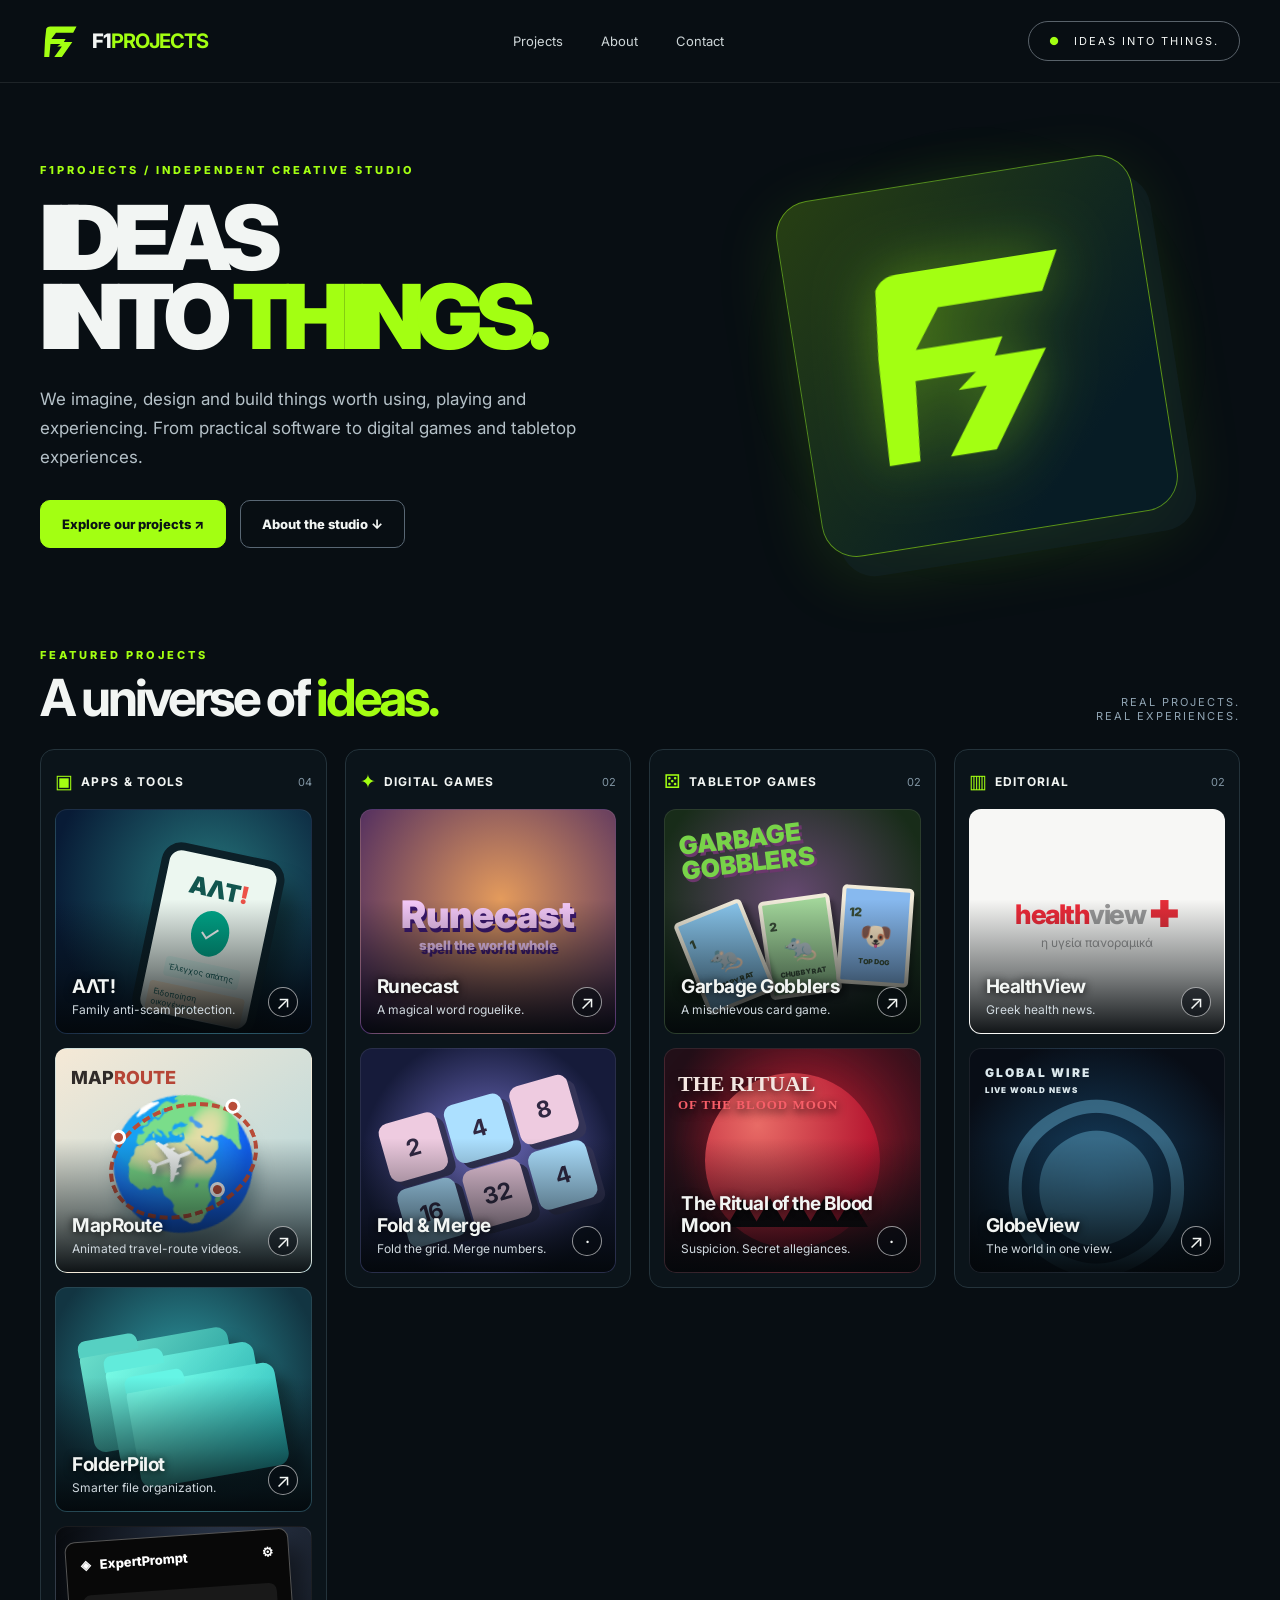
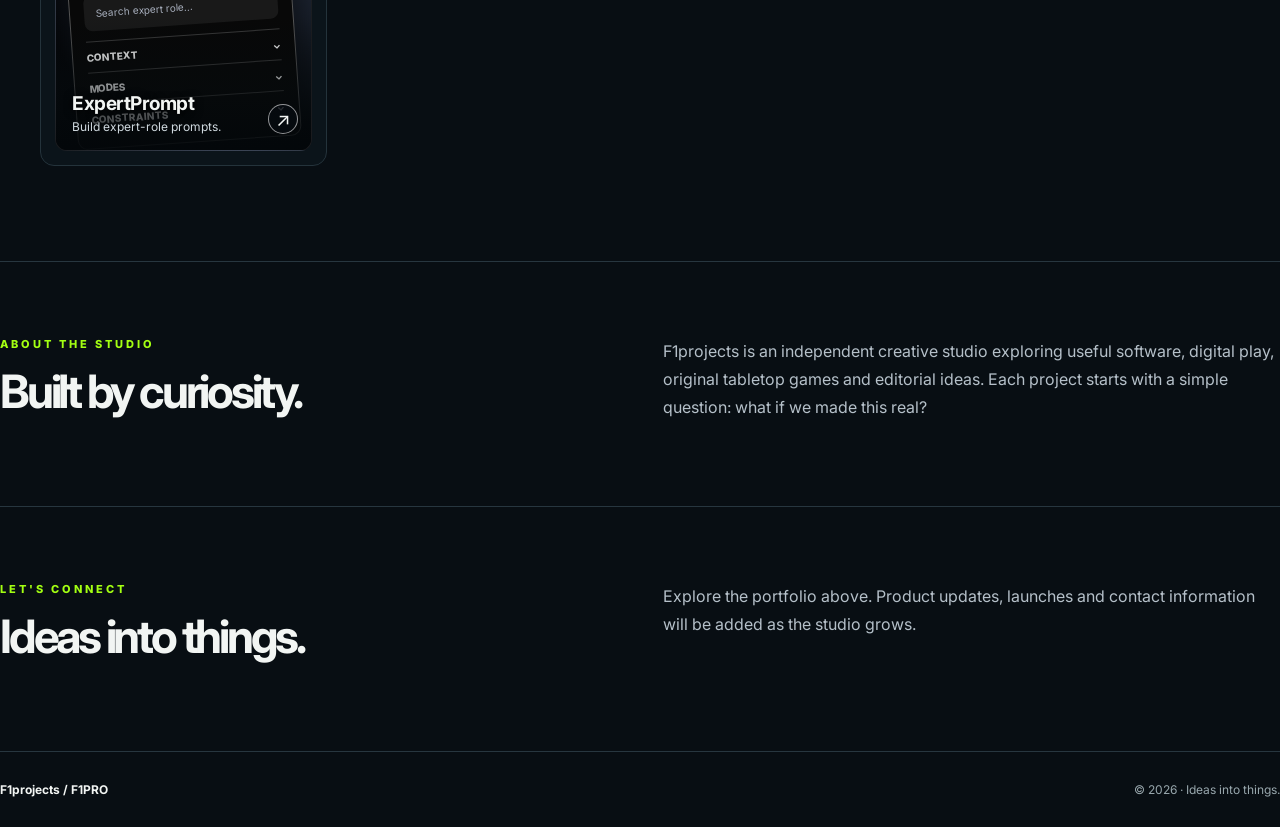
==== index.html @ d6fef084 "Implement approved F1projects portfolio redesign with categorized product showcases" ====
<!doctype html><html lang="en"><head><meta charset="UTF-8"><meta name="viewport" content="width=device-width, initial-scale=1"><meta name="description" content="F1projects (F1PRO) — an independent creative studio building apps, digital games, tabletop games and editorial experiences."><meta name="theme-color" content="#080e13"><title>F1projects — Ideas into things.</title><link rel="preconnect" href="https://fonts.googleapis.com"><link href="https://fonts.googleapis.com/css2?family=Inter:wght@400;500;600;700;800;900&display=swap" rel="stylesheet"><style>:root{--bg:#080e13;--lime:#a3ff12;--line:#27363f;--white:#f2f5f3}*{box-sizing:border-box}html{scroll-behavior:smooth}body{background:var(--bg);color:var(--white);margin:0;font-family:Inter,'Arial',sans-serif}a{text-decoration:none;color:inherit}button{cursor:pointer}.container{max-width:1450px;margin:0 auto;padding:0 40px}.site-header{height:83px;border-bottom:1px solid #ffffff17;display:flex;align-items:center;justify-content:space-between;gap:25px}.wordmark{display:flex;align-items:center;gap:10px;font-size:20px;letter-spacing:-1.1px;font-weight:800}.wordmark svg{color:var(--lime);width:42px;height:43px}.wordmark b{color:var(--lime)}.nav{display:flex;gap:38px;color:#ced6d8;font-size:13px}.nav a:hover{color:var(--lime)}.header-motto{border:1px solid #59626a;border-radius:50px;padding:12px 20px;font-size:11px;letter-spacing:2px;white-space:nowrap}.header-motto:before{content:"●";color:var(--lime);margin-right:13px}.hero{min-height:545px;display:grid;grid-template-columns:1.1fr .9fr;gap:30px;align-items:center;position:relative}.hero-content{z-index:2}.eyebrow,.kicker{font-size:11px;letter-spacing:3px;font-weight:800;color:var(--lime)}h1,h2,h3,p{margin:0}h1{font-size:clamp(64px,7vw,108px);font-weight:900;line-height:.88;letter-spacing:-.085em;margin:22px 0 28px}h1 span{color:var(--lime)}.hero p{font-size:17px;color:#b5c1c8;line-height:1.7;max-width:565px}.actions{display:flex;gap:14px;margin-top:28px}.btn{display:inline-block;border-radius:10px;padding:15px 21px;font-size:13px;font-weight:800;border:1px solid #596774}.btn.primary{background:var(--lime);color:#0b1315;border-color:var(--lime)}.hero-visual{display:grid;place-items:center;height:430px;position:relative}.hero-visual:before{content:"";position:absolute;width:500px;height:420px;background:radial-gradient(circle,#6fea2038 0,transparent 65%);filter:blur(20px)}.logo-tile{width:min(360px,80%);aspect-ratio:1;display:grid;place-items:center;background:linear-gradient(135deg,#273f13,#071c25 78%);border:1px solid #9cf71980;border-radius:35px;transform:rotate(-9deg);box-shadow:15px 22px 0 #12252a80,0 18px 70px #8afa1322}.logo-tile svg{color:var(--lime);width:72%;height:72%;filter:drop-shadow(0 0 30px #a3ff1266)}.work{padding-bottom:95px}.work-head{display:flex;justify-content:space-between;align-items:end;margin:20px 0 26px}.work-head h2{font-size:clamp(34px,4vw,58px);line-height:1;letter-spacing:-.065em;margin-top:10px}.work-head h2 span{color:var(--lime)}.work-head p{font-size:11px;color:#90a4b3;letter-spacing:2px;text-align:right}.categories{display:grid;grid-template-columns:repeat(4,minmax(0,1fr));gap:18px;align-items:start}.category-block{padding:14px;background:#0b141a;border:1px solid #24333b;border-radius:14px}.cat-header{display:flex;align-items:center;gap:8px;height:35px;margin-bottom:10px}.cat-symbol{color:var(--lime);font-size:19px}.cat-header h3{font-size:12px;text-transform:uppercase;letter-spacing:1.3px}.cat-count{margin-left:auto;font-size:11px;color:#8296a4}.cat-items{display:flex;flex-direction:column;gap:14px}.project-tile{height:225px;position:relative;display:block;overflow:hidden;border-radius:12px;border:1px solid #ffffff15;background:#12212b;transition:transform .2s,border-color .2s}.project-tile:hover{transform:translateY(-3px);border-color:#a3ff1280}.tile-art{position:absolute;inset:0;overflow:hidden;display:grid;place-items:center}.tile-art img{position:absolute;width:100%;height:100%;object-fit:cover;object-position:center}.tile-shade{position:absolute;inset:0;background:linear-gradient(0deg,#03070af0 0%,#050b0e78 28%,transparent 60%);pointer-events:none}.tile-copy{position:absolute;bottom:15px;left:16px;right:40px;z-index:2;display:flex;flex-direction:column;gap:5px}.tile-copy strong{font-size:19px;line-height:1.12;letter-spacing:-.5px;text-shadow:0 1px 8px #000}.tile-copy small{font-size:12px;line-height:1.35;color:#d0d9df}.tile-arrow{position:absolute;bottom:16px;right:13px;z-index:2;width:30px;height:30px;display:grid;place-items:center;border:1px solid #ffffff90;background:#070c12a0;border-radius:50%;font-size:19px}.alt{background:radial-gradient(circle at 60% 35%,#26777c,#081b36 75%)}.phone{width:125px;height:180px;transform:rotate(12deg) translate(28px,12px);background:#ecf7f0;border:8px solid #0c2028;border-radius:20px;box-shadow:18px 25px 24px #0007;display:flex;align-items:center;flex-direction:column;padding:17px 6px;gap:7px}.phone-top{color:#12564f;font-size:24px;font-weight:900}.phone-top span{color:#ed5148}.phone-badge{background:#00a88a;color:white;border-radius:50%;padding:8px;font-size:25px}.phone-line{border-radius:4px;color:#145b56;font-size:8px;background:#daf5ed;padding:5px}.phone-line.secondary{background:#f6e6cb}.map{background:linear-gradient(145deg,#f5e9d6,#b8d7da 85%)}.map-continent{font-size:125px;filter:drop-shadow(0 18px 9px #14434d55);transform:rotate(-13deg)}.map-stops{position:absolute;left:20%;top:25%;width:60%;height:50%;border:4px dashed #b94c38;border-radius:50%;transform:rotate(-20deg)}.map-stops i{position:absolute;background:#b94c38;width:15px;height:15px;border:3px solid #fff;border-radius:50%}.map-stops i:nth-child(1){top:0;left:8%}.map-stops i:nth-child(2){top:80%;left:60%}.map-stops i:nth-child(3){top:10%;right:0}.plane{position:absolute;font-size:61px;transform:rotate(-21deg);top:33%;left:35%;filter:drop-shadow(2px 5px 4px #536c77)}.maproute-word{position:absolute;top:18px;left:15px;font-size:18px;color:#302b29;font-weight:800}.maproute-word span{color:#b64637}.folder{background:radial-gradient(circle at 50% 40%,#2d98a0,#123542 75%)}.folderstack{position:relative;width:190px;height:140px;transform:rotate(-10deg)}.folderstack .folder{position:absolute;width:150px;height:104px;background:linear-gradient(140deg,#6ce0cc,#1b9194);border-radius:12px;box-shadow:12px 15px 13px #0005}.folderstack .folder:before{content:"";position:absolute;width:60px;height:16px;background:#56d0c2;left:0;top:-9px;border-radius:8px 8px 0 0}.folderstack .a{top:4px;left:0}.folderstack .b{top:23px;left:23px;filter:brightness(1.13)}.folderstack .c{top:47px;left:40px;filter:brightness(1.18)}.expert{background:radial-gradient(circle at 70% 20%,#334057,#05070a 76%)}.extension{width:88%;background:#080808;color:#fff;border:1px solid #545454;padding:14px;border-radius:10px;transform:rotate(-4deg);font-size:10px;box-shadow:15px 17px 26px #0008}.ext-head{display:flex;justify-content:space-between;font-size:13px;font-weight:800;padding-bottom:13px}.ext-search{border-radius:8px;background:#191919;color:#a5acba;padding:12px;margin:10px 0}.extension>div:not(.ext-head):not(.ext-search){border-top:1px solid #3a3a3a;padding:9px 0;font-weight:800}.extension span{float:right}.rune{background:radial-gradient(circle at 55% 40%,#e49b5c,#3c1e60)}.rune-fallback{font-size:38px;font-weight:900;color:#f6cafa;text-shadow:2px 4px #3b176e}.rune-fallback small{display:block;text-align:center;font-size:13px}.rune img:not([style*="none"])+.rune-fallback{display:none}.fold{background:radial-gradient(circle at center,#7875cf,#161b3a 75%)}.numbers{display:grid;grid-template-columns:repeat(3,1fr);gap:8px;transform:rotate(-16deg)}.numbers b{display:grid;place-items:center;width:60px;height:60px;background:#eecbe0;color:#302842;border-radius:10px;font-size:23px;box-shadow:6px 7px 0 #343457}.numbers b:nth-child(2n){background:#ace0ff}.gobble{background:radial-gradient(circle at 50% 40%,#664971,#182c19 75%)}.gobble-logo{font-size:25px;font-weight:1000;color:#78d349;text-shadow:2px 3px #6b376c;transform:rotate(-7deg);position:absolute;left:15px;top:16px;line-height:1}.gobble-cards{display:flex;gap:4px;position:absolute;top:87px;right:8px;transform:rotate(-8deg)}.gc{width:72px;height:99px;border:4px solid #f1ebda;background:#b9d9ae;color:#384b36;border-radius:5px;display:flex;align-items:center;justify-content:center;flex-direction:column;font-size:26px;box-shadow:4px 7px 5px #0005}.gc span{align-self:start;font-size:12px;padding-left:4px;font-weight:900}.gc small{font-size:7px;font-weight:900;margin-top:6px}.g1{background:#89c6ed;transform:rotate(-14deg)}.g2{background:#a2d69a}.g3{background:#87b9ef;transform:rotate(12deg)}.ritual{background:radial-gradient(circle at 60% 35%,#8c162a,#220f18 70%)}.moon{width:175px;height:175px;border-radius:50%;background:radial-gradient(circle at 30% 30%,#e86b66,#b71932 66%,#600d22);box-shadow:0 0 60px #ec283666}.ritual-word{position:absolute;left:13px;top:22px;font-family:Georgia,serif;color:#f3e6e1;font-size:22px;font-weight:900;text-shadow:0 3px 10px #000}.ritual-word small{display:block;color:#f85f69;font-size:13px;letter-spacing:1px}.ritual-village{position:absolute;bottom:36px;color:#11080a;font-size:37px;letter-spacing:-9px}.health{background:#f7f7f5}.health-logo{display:flex;align-items:center;flex-wrap:wrap;justify-content:center;max-width:90%;position:relative}.health-logo span{font-size:27px;letter-spacing:-1.5px;font-weight:800;color:#f02a39}.health-logo span:nth-child(2){color:#9a9a9a}.health-logo strong{font-size:35px;color:#e72d39;margin-left:4px}.health-logo small{font-size:12px;color:#989898;flex-basis:100%;text-align:center}.globe{background:radial-gradient(circle at 50% 60%,#164366,#080d16 80%)}.globe-orb{font-size:230px;line-height:1;color:#4a86a4aa}.globe-grid{position:absolute;top:16px;left:15px;color:#dbe8ed;font-size:12px;font-weight:900;letter-spacing:2px}.globe-grid small{display:block;letter-spacing:1px;font-size:8px;margin-top:5px}.section-lower{border-top:1px solid var(--line);padding:75px 0;display:grid;grid-template-columns:1fr 1fr;gap:45px}.section-lower h2{font-size:46px;letter-spacing:-.07em;margin:12px 0}.section-lower p{color:#b5c0c9;line-height:1.75}.footer{border-top:1px solid var(--line);padding:30px 0;color:#98a7ad;display:flex;justify-content:space-between;font-size:12px}.footer b{color:var(--white)}@media(max-width:1100px){.categories{grid-template-columns:repeat(2,1fr)}.hero{min-height:500px}.hero-visual{height:350px}.logo-tile{max-width:300px}.container{padding:0 25px}}@media(max-width:680px){.container{padding:0 17px}.site-header{height:72px}.wordmark{font-size:16px}.wordmark svg{width:31px}.header-motto{display:none}.nav{gap:14px;font-size:11px}.hero{grid-template-columns:1fr;min-height:0;padding-top:70px;padding-bottom:40px}.hero-visual{height:230px;order:-1}.logo-tile{max-width:200px;border-radius:23px}.hero h1{font-size:clamp(57px,12vw,82px)}.hero p{font-size:15px}.categories{grid-template-columns:1fr;gap:18px}.cat-items{display:grid;grid-template-columns:repeat(2,minmax(0,1fr));gap:9px}.project-tile{height:187px}.tile-copy strong{font-size:15px}.tile-copy small{font-size:11px}.tile-copy{left:11px;bottom:10px}.tile-arrow{display:none}.work-head p{display:none}.section-lower{grid-template-columns:1fr}.gc{width:52px;height:70px}.gobble-logo{font-size:18px}.gobble-cards{top:70px}}@media(max-width:410px){.cat-items{grid-template-columns:1fr}.project-tile{height:230px}}@media(prefers-reduced-motion:reduce){html{scroll-behavior:auto}*{transition:none!important}}</style></head><body><header class="container site-header"><a class="wordmark" href="#top"><svg viewBox="0 0 100 100" xmlns="http://www.w3.org/2000/svg" role="img" aria-label="F1projects fused F1 monogram"><path d="M15 19Q18 14 24 14H87L79 29H38L27 44H61L54 56H25L22 87H10L12 46Z" fill="currentColor"/><path d="M55 51H77L52 87H34L52 62H41Z" fill="currentColor"/></svg><span>F1<b>PROJECTS</b></span></a><nav class="nav" aria-label="Main navigation"><a href="#work">Projects</a><a href="#about">About</a><a href="#contact">Contact</a></nav><div class="header-motto">IDEAS INTO THINGS.</div></header><main id="top"><section class="container hero"><div class="hero-content"><div class="eyebrow">F1PROJECTS / INDEPENDENT CREATIVE STUDIO</div><h1>IDEAS<br>INTO <span>THINGS.</span></h1><p>We imagine, design and build things worth using, playing and experiencing. From practical software to digital games and tabletop experiences.</p><div class="actions"><a class="btn primary" href="#work">Explore our projects ↗</a><a class="btn" href="#about">About the studio ↓</a></div></div><div class="hero-visual"><div class="logo-tile"><svg viewBox="0 0 100 100" xmlns="http://www.w3.org/2000/svg" role="img" aria-label="F1projects fused F1 monogram"><path d="M15 19Q18 14 24 14H87L79 29H38L27 44H61L54 56H25L22 87H10L12 46Z" fill="currentColor"/><path d="M55 51H77L52 87H34L52 62H41Z" fill="currentColor"/></svg></div></div></section><section class="container work" id="work"><div class="work-head"><div><div class="kicker">FEATURED PROJECTS</div><h2>A universe of <span>ideas.</span></h2></div><p>REAL PROJECTS.<br>REAL EXPERIENCES.</p></div><div class="categories"><section class="category-block" id="apps"><div class="cat-header"><span class="cat-symbol">▣</span><h3>Apps &amp; Tools</h3><span class="cat-count">04</span></div><div class="cat-items"><a class="project-tile alt" href="https://alt-web-sandy.vercel.app" target="_blank" rel="noopener noreferrer" aria-label="ΑΛΤ!"><div class="tile-art"><div class="phone"><div class="phone-top">ΑΛΤ<span>!</span></div><div class="phone-badge">✓</div><div class="phone-line">Έλεγχος απάτης</div><div class="phone-line secondary">Ειδοποίηση οικογένειας</div></div></div><div class="tile-shade"></div><div class="tile-copy"><strong>ΑΛΤ!</strong><small>Family anti-scam protection.</small></div><span class="tile-arrow">↗</span></a><a class="project-tile map" href="https://maproute.app" target="_blank" rel="noopener noreferrer" aria-label="MapRoute"><div class="tile-art"><div class="map-continent">🌍</div><div class="map-stops"><i></i><i></i><i></i></div><div class="plane">✈</div><div class="maproute-word">MAP<span>ROUTE</span></div></div><div class="tile-shade"></div><div class="tile-copy"><strong>MapRoute</strong><small>Animated travel-route videos.</small></div><span class="tile-arrow">↗</span></a><a class="project-tile folder" href="https://perdido101.github.io/folderpilot/" target="_blank" rel="noopener noreferrer" aria-label="FolderPilot"><div class="tile-art"><div class="folderstack"><div class="folder a"></div><div class="folder b"></div><div class="folder c"></div></div></div><div class="tile-shade"></div><div class="tile-copy"><strong>FolderPilot</strong><small>Smarter file organization.</small></div><span class="tile-arrow">↗</span></a><a class="project-tile expert" href="https://github.com/perdido101/expertpromptexte" target="_blank" rel="noopener noreferrer" aria-label="ExpertPrompt"><div class="tile-art"><div class="extension"><div class="ext-head">◈ &nbsp; ExpertPrompt <span>⚙</span></div><div class="ext-search">Search expert role...</div><div>CONTEXT <span>⌄</span></div><div>MODES <span>⌄</span></div><div>CONSTRAINTS <span>⌄</span></div></div></div><div class="tile-shade"></div><div class="tile-copy"><strong>ExpertPrompt</strong><small>Build expert-role prompts.</small></div><span class="tile-arrow">↗</span></a></div></section><section class="category-block" id="digital-games"><div class="cat-header"><span class="cat-symbol">✦</span><h3>Digital Games</h3><span class="cat-count">02</span></div><div class="cat-items"><a class="project-tile rune" href="https://runecast.gg" target="_blank" rel="noopener noreferrer" aria-label="Runecast"><div class="tile-art"><img src="https://raw.githubusercontent.com/perdido101/runecast/main/Art/steam-capsules/main_capsule_1232x706.png" loading="lazy" alt="Original Runecast Steam artwork" onerror="this.style.display='none'"><div class="rune-fallback">Runecast<small>spell the world whole</small></div></div><div class="tile-shade"></div><div class="tile-copy"><strong>Runecast</strong><small>A magical word roguelike.</small></div><span class="tile-arrow">↗</span></a><div class="project-tile fold"  aria-label="Fold &amp; Merge"><div class="tile-art"><div class="numbers"><b>2</b><b>4</b><b>8</b><b>16</b><b>32</b><b>4</b></div></div><div class="tile-shade"></div><div class="tile-copy"><strong>Fold &amp; Merge</strong><small>Fold the grid. Merge numbers.</small></div><span class="tile-arrow">·</span></div></div></section><section class="category-block" id="tabletop-games"><div class="cat-header"><span class="cat-symbol">⚄</span><h3>Tabletop Games</h3><span class="cat-count">02</span></div><div class="cat-items"><a class="project-tile gobble" href="https://boardgamegeek.com/boardgame/440080/garbage-gobblers" target="_blank" rel="noopener noreferrer" aria-label="Garbage Gobblers"><div class="tile-art"><div class="gobble-logo">GARBAGE<br>GOBBLERS</div><div class="gobble-cards"><div class="gc g1"><span>1</span>🐀<small>JUMPY RAT</small></div><div class="gc g2"><span>2</span>🐀<small>CHUBBY RAT</small></div><div class="gc g3"><span>12</span>🐶<small>TOP DOG</small></div></div></div><div class="tile-shade"></div><div class="tile-copy"><strong>Garbage Gobblers</strong><small>A mischievous card game.</small></div><span class="tile-arrow">↗</span></a><div class="project-tile ritual"  aria-label="The Ritual of the Blood Moon"><div class="tile-art"><div class="moon"></div><div class="ritual-word">THE RITUAL<small>OF THE BLOOD MOON</small></div><div class="ritual-village">▲ ▲ ▲ ▲ ▲</div></div><div class="tile-shade"></div><div class="tile-copy"><strong>The Ritual of the Blood Moon</strong><small>Suspicion. Secret allegiances.</small></div><span class="tile-arrow">·</span></div></div></section><section class="category-block" id="editorial"><div class="cat-header"><span class="cat-symbol">▥</span><h3>Editorial</h3><span class="cat-count">02</span></div><div class="cat-items"><a class="project-tile health" href="https://www.healthview.gr/" target="_blank" rel="noopener noreferrer" aria-label="HealthView"><div class="tile-art"><div class="health-logo"><span>health</span><span>view</span><strong>✚</strong><small>η υγεία πανοραμικά</small></div></div><div class="tile-shade"></div><div class="tile-copy"><strong>HealthView</strong><small>Greek health news.</small></div><span class="tile-arrow">↗</span></a><a class="project-tile globe" href="https://perdido101.github.io/globnew/" target="_blank" rel="noopener noreferrer" aria-label="GlobeView"><div class="tile-art"><div class="globe-orb">◉</div><div class="globe-grid">GLOBAL WIRE <small>LIVE WORLD NEWS</small></div></div><div class="tile-shade"></div><div class="tile-copy"><strong>GlobeView</strong><small>The world in one view.</small></div><span class="tile-arrow">↗</span></a></div></section></div></section><section class="container section-lower" id="about"><div><div class="eyebrow">ABOUT THE STUDIO</div><h2>Built by curiosity.</h2></div><p>F1projects is an independent creative studio exploring useful software, digital play, original tabletop games and editorial ideas. Each project starts with a simple question: what if we made this real?</p></section><section class="container section-lower" id="contact"><div><div class="eyebrow">LET'S CONNECT</div><h2>Ideas into things.</h2></div><p>Explore the portfolio above. Product updates, launches and contact information will be added as the studio grows.</p></section></main><footer class="container footer"><b>F1projects / F1PRO</b><span>© <span id="year">2026</span> · Ideas into things.</span></footer><script>document.getElementById('year').textContent=new Date().getFullYear();</script></body></html>
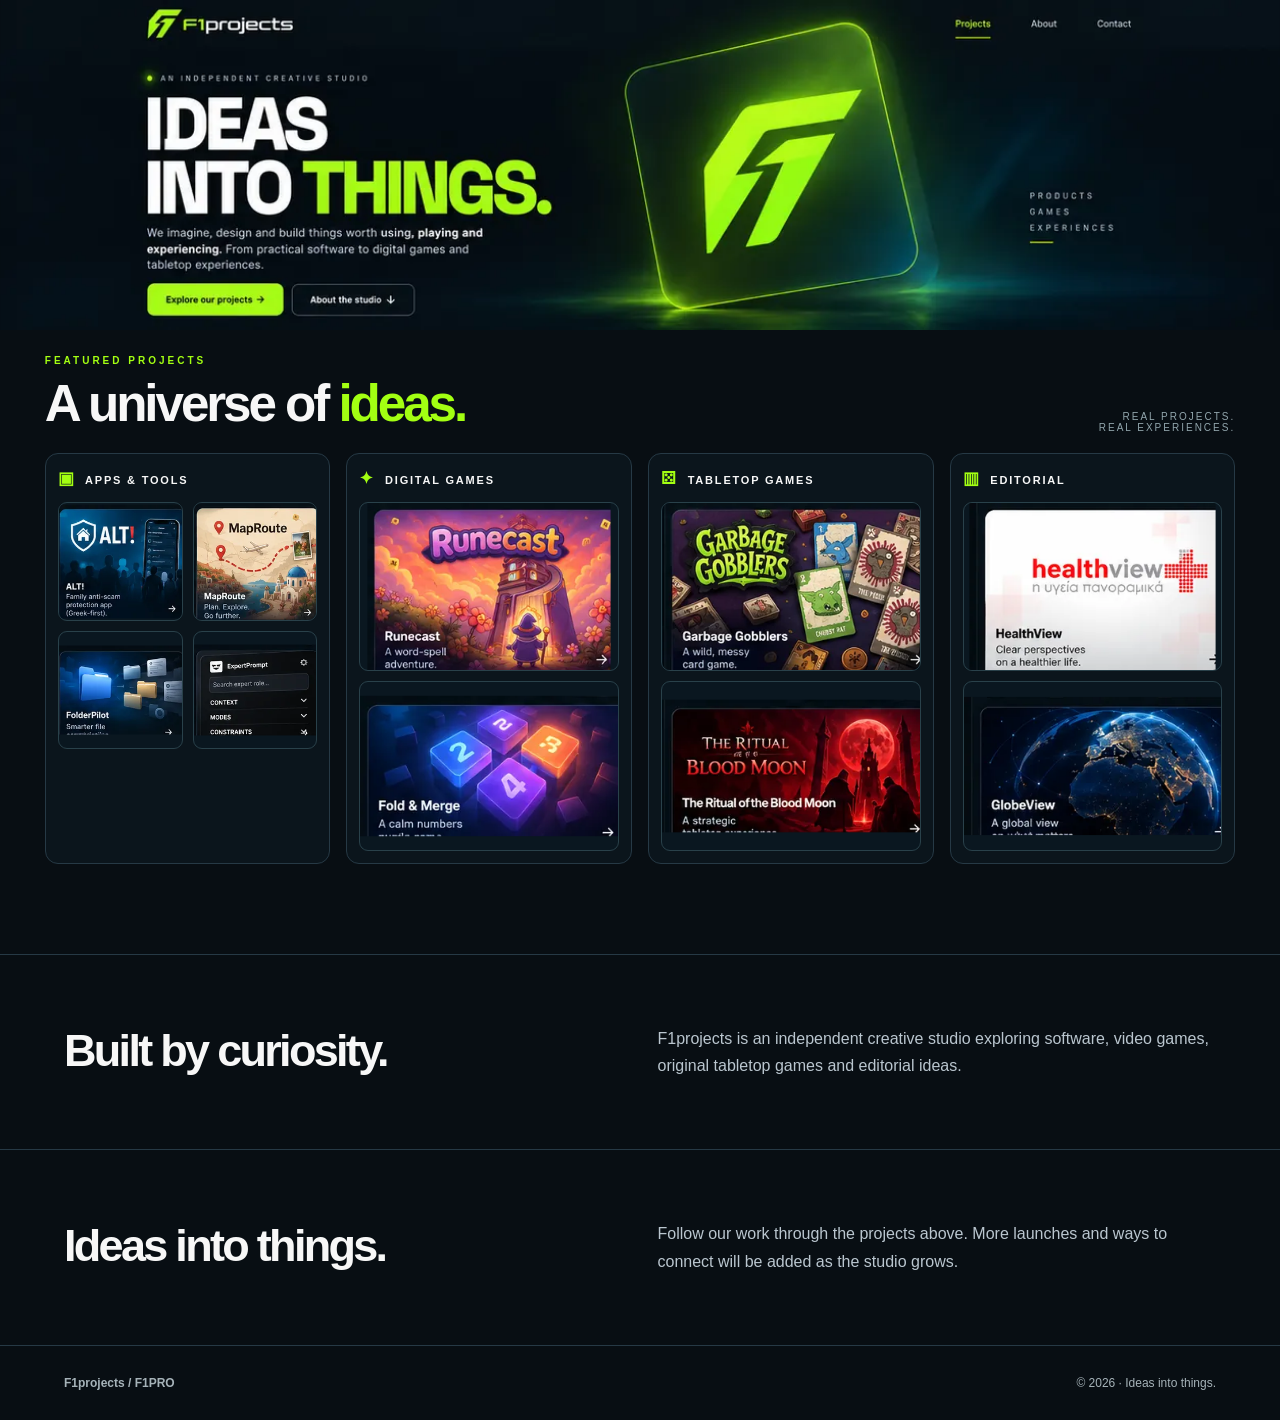
==== commit 3731ceb6: "Publish high-fidelity approved F1projects mockup as responsive linked site" ====
--- a/index.html
+++ b/index.html
@@ -1 +1 @@
-<!doctype html><html lang="en"><head><meta charset="UTF-8"><meta name="viewport" content="width=device-width, initial-scale=1"><meta name="description" content="F1projects (F1PRO) — an independent creative studio building apps, digital games, tabletop games and editorial experiences."><meta name="theme-color" content="#080e13"><title>F1projects — Ideas into things.</title><link rel="preconnect" href="https://fonts.googleapis.com"><link href="https://fonts.googleapis.com/css2?family=Inter:wght@400;500;600;700;800;900&display=swap" rel="stylesheet"><style>:root{--bg:#080e13;--lime:#a3ff12;--line:#27363f;--white:#f2f5f3}*{box-sizing:border-box}html{scroll-behavior:smooth}body{background:var(--bg);color:var(--white);margin:0;font-family:Inter,'Arial',sans-serif}a{text-decoration:none;color:inherit}button{cursor:pointer}.container{max-width:1450px;margin:0 auto;padding:0 40px}.site-header{height:83px;border-bottom:1px solid #ffffff17;display:flex;align-items:center;justify-content:space-between;gap:25px}.wordmark{display:flex;align-items:center;gap:10px;font-size:20px;letter-spacing:-1.1px;font-weight:800}.wordmark svg{color:var(--lime);width:42px;height:43px}.wordmark b{color:var(--lime)}.nav{display:flex;gap:38px;color:#ced6d8;font-size:13px}.nav a:hover{color:var(--lime)}.header-motto{border:1px solid #59626a;border-radius:50px;padding:12px 20px;font-size:11px;letter-spacing:2px;white-space:nowrap}.header-motto:before{content:"●";color:var(--lime);margin-right:13px}.hero{min-height:545px;display:grid;grid-template-columns:1.1fr .9fr;gap:30px;align-items:center;position:relative}.hero-content{z-index:2}.eyebrow,.kicker{font-size:11px;letter-spacing:3px;font-weight:800;color:var(--lime)}h1,h2,h3,p{margin:0}h1{font-size:clamp(64px,7vw,108px);font-weight:900;line-height:.88;letter-spacing:-.085em;margin:22px 0 28px}h1 span{color:var(--lime)}.hero p{font-size:17px;color:#b5c1c8;line-height:1.7;max-width:565px}.actions{display:flex;gap:14px;margin-top:28px}.btn{display:inline-block;border-radius:10px;padding:15px 21px;font-size:13px;font-weight:800;border:1px solid #596774}.btn.primary{background:var(--lime);color:#0b1315;border-color:var(--lime)}.hero-visual{display:grid;place-items:center;height:430px;position:relative}.hero-visual:before{content:"";position:absolute;width:500px;height:420px;background:radial-gradient(circle,#6fea2038 0,transparent 65%);filter:blur(20px)}.logo-tile{width:min(360px,80%);aspect-ratio:1;display:grid;place-items:center;background:linear-gradient(135deg,#273f13,#071c25 78%);border:1px solid #9cf71980;border-radius:35px;transform:rotate(-9deg);box-shadow:15px 22px 0 #12252a80,0 18px 70px #8afa1322}.logo-tile svg{color:var(--lime);width:72%;height:72%;filter:drop-shadow(0 0 30px #a3ff1266)}.work{padding-bottom:95px}.work-head{display:flex;justify-content:space-between;align-items:end;margin:20px 0 26px}.work-head h2{font-size:clamp(34px,4vw,58px);line-height:1;letter-spacing:-.065em;margin-top:10px}.work-head h2 span{color:var(--lime)}.work-head p{font-size:11px;color:#90a4b3;letter-spacing:2px;text-align:right}.categories{display:grid;grid-template-columns:repeat(4,minmax(0,1fr));gap:18px;align-items:start}.category-block{padding:14px;background:#0b141a;border:1px solid #24333b;border-radius:14px}.cat-header{display:flex;align-items:center;gap:8px;height:35px;margin-bottom:10px}.cat-symbol{color:var(--lime);font-size:19px}.cat-header h3{font-size:12px;text-transform:uppercase;letter-spacing:1.3px}.cat-count{margin-left:auto;font-size:11px;color:#8296a4}.cat-items{display:flex;flex-direction:column;gap:14px}.project-tile{height:225px;position:relative;display:block;overflow:hidden;border-radius:12px;border:1px solid #ffffff15;background:#12212b;transition:transform .2s,border-color .2s}.project-tile:hover{transform:translateY(-3px);border-color:#a3ff1280}.tile-art{position:absolute;inset:0;overflow:hidden;display:grid;place-items:center}.tile-art img{position:absolute;width:100%;height:100%;object-fit:cover;object-position:center}.tile-shade{position:absolute;inset:0;background:linear-gradient(0deg,#03070af0 0%,#050b0e78 28%,transparent 60%);pointer-events:none}.tile-copy{position:absolute;bottom:15px;left:16px;right:40px;z-index:2;display:flex;flex-direction:column;gap:5px}.tile-copy strong{font-size:19px;line-height:1.12;letter-spacing:-.5px;text-shadow:0 1px 8px #000}.tile-copy small{font-size:12px;line-height:1.35;color:#d0d9df}.tile-arrow{position:absolute;bottom:16px;right:13px;z-index:2;width:30px;height:30px;display:grid;place-items:center;border:1px solid #ffffff90;background:#070c12a0;border-radius:50%;font-size:19px}.alt{background:radial-gradient(circle at 60% 35%,#26777c,#081b36 75%)}.phone{width:125px;height:180px;transform:rotate(12deg) translate(28px,12px);background:#ecf7f0;border:8px solid #0c2028;border-radius:20px;box-shadow:18px 25px 24px #0007;display:flex;align-items:center;flex-direction:column;padding:17px 6px;gap:7px}.phone-top{color:#12564f;font-size:24px;font-weight:900}.phone-top span{color:#ed5148}.phone-badge{background:#00a88a;color:white;border-radius:50%;padding:8px;font-size:25px}.phone-line{border-radius:4px;color:#145b56;font-size:8px;background:#daf5ed;padding:5px}.phone-line.secondary{background:#f6e6cb}.map{background:linear-gradient(145deg,#f5e9d6,#b8d7da 85%)}.map-continent{font-size:125px;filter:drop-shadow(0 18px 9px #14434d55);transform:rotate(-13deg)}.map-stops{position:absolute;left:20%;top:25%;width:60%;height:50%;border:4px dashed #b94c38;border-radius:50%;transform:rotate(-20deg)}.map-stops i{position:absolute;background:#b94c38;width:15px;height:15px;border:3px solid #fff;border-radius:50%}.map-stops i:nth-child(1){top:0;left:8%}.map-stops i:nth-child(2){top:80%;left:60%}.map-stops i:nth-child(3){top:10%;right:0}.plane{position:absolute;font-size:61px;transform:rotate(-21deg);top:33%;left:35%;filter:drop-shadow(2px 5px 4px #536c77)}.maproute-word{position:absolute;top:18px;left:15px;font-size:18px;color:#302b29;font-weight:800}.maproute-word span{color:#b64637}.folder{background:radial-gradient(circle at 50% 40%,#2d98a0,#123542 75%)}.folderstack{position:relative;width:190px;height:140px;transform:rotate(-10deg)}.folderstack .folder{position:absolute;width:150px;height:104px;background:linear-gradient(140deg,#6ce0cc,#1b9194);border-radius:12px;box-shadow:12px 15px 13px #0005}.folderstack .folder:before{content:"";position:absolute;width:60px;height:16px;background:#56d0c2;left:0;top:-9px;border-radius:8px 8px 0 0}.folderstack .a{top:4px;left:0}.folderstack .b{top:23px;left:23px;filter:brightness(1.13)}.folderstack .c{top:47px;left:40px;filter:brightness(1.18)}.expert{background:radial-gradient(circle at 70% 20%,#334057,#05070a 76%)}.extension{width:88%;background:#080808;color:#fff;border:1px solid #545454;padding:14px;border-radius:10px;transform:rotate(-4deg);font-size:10px;box-shadow:15px 17px 26px #0008}.ext-head{display:flex;justify-content:space-between;font-size:13px;font-weight:800;padding-bottom:13px}.ext-search{border-radius:8px;background:#191919;color:#a5acba;padding:12px;margin:10px 0}.extension>div:not(.ext-head):not(.ext-search){border-top:1px solid #3a3a3a;padding:9px 0;font-weight:800}.extension span{float:right}.rune{background:radial-gradient(circle at 55% 40%,#e49b5c,#3c1e60)}.rune-fallback{font-size:38px;font-weight:900;color:#f6cafa;text-shadow:2px 4px #3b176e}.rune-fallback small{display:block;text-align:center;font-size:13px}.rune img:not([style*="none"])+.rune-fallback{display:none}.fold{background:radial-gradient(circle at center,#7875cf,#161b3a 75%)}.numbers{display:grid;grid-template-columns:repeat(3,1fr);gap:8px;transform:rotate(-16deg)}.numbers b{display:grid;place-items:center;width:60px;height:60px;background:#eecbe0;color:#302842;border-radius:10px;font-size:23px;box-shadow:6px 7px 0 #343457}.numbers b:nth-child(2n){background:#ace0ff}.gobble{background:radial-gradient(circle at 50% 40%,#664971,#182c19 75%)}.gobble-logo{font-size:25px;font-weight:1000;color:#78d349;text-shadow:2px 3px #6b376c;transform:rotate(-7deg);position:absolute;left:15px;top:16px;line-height:1}.gobble-cards{display:flex;gap:4px;position:absolute;top:87px;right:8px;transform:rotate(-8deg)}.gc{width:72px;height:99px;border:4px solid #f1ebda;background:#b9d9ae;color:#384b36;border-radius:5px;display:flex;align-items:center;justify-content:center;flex-direction:column;font-size:26px;box-shadow:4px 7px 5px #0005}.gc span{align-self:start;font-size:12px;padding-left:4px;font-weight:900}.gc small{font-size:7px;font-weight:900;margin-top:6px}.g1{background:#89c6ed;transform:rotate(-14deg)}.g2{background:#a2d69a}.g3{background:#87b9ef;transform:rotate(12deg)}.ritual{background:radial-gradient(circle at 60% 35%,#8c162a,#220f18 70%)}.moon{width:175px;height:175px;border-radius:50%;background:radial-gradient(circle at 30% 30%,#e86b66,#b71932 66%,#600d22);box-shadow:0 0 60px #ec283666}.ritual-word{position:absolute;left:13px;top:22px;font-family:Georgia,serif;color:#f3e6e1;font-size:22px;font-weight:900;text-shadow:0 3px 10px #000}.ritual-word small{display:block;color:#f85f69;font-size:13px;letter-spacing:1px}.ritual-village{position:absolute;bottom:36px;color:#11080a;font-size:37px;letter-spacing:-9px}.health{background:#f7f7f5}.health-logo{display:flex;align-items:center;flex-wrap:wrap;justify-content:center;max-width:90%;position:relative}.health-logo span{font-size:27px;letter-spacing:-1.5px;font-weight:800;color:#f02a39}.health-logo span:nth-child(2){color:#9a9a9a}.health-logo strong{font-size:35px;color:#e72d39;margin-left:4px}.health-logo small{font-size:12px;color:#989898;flex-basis:100%;text-align:center}.globe{background:radial-gradient(circle at 50% 60%,#164366,#080d16 80%)}.globe-orb{font-size:230px;line-height:1;color:#4a86a4aa}.globe-grid{position:absolute;top:16px;left:15px;color:#dbe8ed;font-size:12px;font-weight:900;letter-spacing:2px}.globe-grid small{display:block;letter-spacing:1px;font-size:8px;margin-top:5px}.section-lower{border-top:1px solid var(--line);padding:75px 0;display:grid;grid-template-columns:1fr 1fr;gap:45px}.section-lower h2{font-size:46px;letter-spacing:-.07em;margin:12px 0}.section-lower p{color:#b5c0c9;line-height:1.75}.footer{border-top:1px solid var(--line);padding:30px 0;color:#98a7ad;display:flex;justify-content:space-between;font-size:12px}.footer b{color:var(--white)}@media(max-width:1100px){.categories{grid-template-columns:repeat(2,1fr)}.hero{min-height:500px}.hero-visual{height:350px}.logo-tile{max-width:300px}.container{padding:0 25px}}@media(max-width:680px){.container{padding:0 17px}.site-header{height:72px}.wordmark{font-size:16px}.wordmark svg{width:31px}.header-motto{display:none}.nav{gap:14px;font-size:11px}.hero{grid-template-columns:1fr;min-height:0;padding-top:70px;padding-bottom:40px}.hero-visual{height:230px;order:-1}.logo-tile{max-width:200px;border-radius:23px}.hero h1{font-size:clamp(57px,12vw,82px)}.hero p{font-size:15px}.categories{grid-template-columns:1fr;gap:18px}.cat-items{display:grid;grid-template-columns:repeat(2,minmax(0,1fr));gap:9px}.project-tile{height:187px}.tile-copy strong{font-size:15px}.tile-copy small{font-size:11px}.tile-copy{left:11px;bottom:10px}.tile-arrow{display:none}.work-head p{display:none}.section-lower{grid-template-columns:1fr}.gc{width:52px;height:70px}.gobble-logo{font-size:18px}.gobble-cards{top:70px}}@media(max-width:410px){.cat-items{grid-template-columns:1fr}.project-tile{height:230px}}@media(prefers-reduced-motion:reduce){html{scroll-behavior:auto}*{transition:none!important}}</style></head><body><header class="container site-header"><a class="wordmark" href="#top"><svg viewBox="0 0 100 100" xmlns="http://www.w3.org/2000/svg" role="img" aria-label="F1projects fused F1 monogram"><path d="M15 19Q18 14 24 14H87L79 29H38L27 44H61L54 56H25L22 87H10L12 46Z" fill="currentColor"/><path d="M55 51H77L52 87H34L52 62H41Z" fill="currentColor"/></svg><span>F1<b>PROJECTS</b></span></a><nav class="nav" aria-label="Main navigation"><a href="#work">Projects</a><a href="#about">About</a><a href="#contact">Contact</a></nav><div class="header-motto">IDEAS INTO THINGS.</div></header><main id="top"><section class="container hero"><div class="hero-content"><div class="eyebrow">F1PROJECTS / INDEPENDENT CREATIVE STUDIO</div><h1>IDEAS<br>INTO <span>THINGS.</span></h1><p>We imagine, design and build things worth using, playing and experiencing. From practical software to digital games and tabletop experiences.</p><div class="actions"><a class="btn primary" href="#work">Explore our projects ↗</a><a class="btn" href="#about">About the studio ↓</a></div></div><div class="hero-visual"><div class="logo-tile"><svg viewBox="0 0 100 100" xmlns="http://www.w3.org/2000/svg" role="img" aria-label="F1projects fused F1 monogram"><path d="M15 19Q18 14 24 14H87L79 29H38L27 44H61L54 56H25L22 87H10L12 46Z" fill="currentColor"/><path d="M55 51H77L52 87H34L52 62H41Z" fill="currentColor"/></svg></div></div></section><section class="container work" id="work"><div class="work-head"><div><div class="kicker">FEATURED PROJECTS</div><h2>A universe of <span>ideas.</span></h2></div><p>REAL PROJECTS.<br>REAL EXPERIENCES.</p></div><div class="categories"><section class="category-block" id="apps"><div class="cat-header"><span class="cat-symbol">▣</span><h3>Apps &amp; Tools</h3><span class="cat-count">04</span></div><div class="cat-items"><a class="project-tile alt" href="https://alt-web-sandy.vercel.app" target="_blank" rel="noopener noreferrer" aria-label="ΑΛΤ!"><div class="tile-art"><div class="phone"><div class="phone-top">ΑΛΤ<span>!</span></div><div class="phone-badge">✓</div><div class="phone-line">Έλεγχος απάτης</div><div class="phone-line secondary">Ειδοποίηση οικογένειας</div></div></div><div class="tile-shade"></div><div class="tile-copy"><strong>ΑΛΤ!</strong><small>Family anti-scam protection.</small></div><span class="tile-arrow">↗</span></a><a class="project-tile map" href="https://maproute.app" target="_blank" rel="noopener noreferrer" aria-label="MapRoute"><div class="tile-art"><div class="map-continent">🌍</div><div class="map-stops"><i></i><i></i><i></i></div><div class="plane">✈</div><div class="maproute-word">MAP<span>ROUTE</span></div></div><div class="tile-shade"></div><div class="tile-copy"><strong>MapRoute</strong><small>Animated travel-route videos.</small></div><span class="tile-arrow">↗</span></a><a class="project-tile folder" href="https://perdido101.github.io/folderpilot/" target="_blank" rel="noopener noreferrer" aria-label="FolderPilot"><div class="tile-art"><div class="folderstack"><div class="folder a"></div><div class="folder b"></div><div class="folder c"></div></div></div><div class="tile-shade"></div><div class="tile-copy"><strong>FolderPilot</strong><small>Smarter file organization.</small></div><span class="tile-arrow">↗</span></a><a class="project-tile expert" href="https://github.com/perdido101/expertpromptexte" target="_blank" rel="noopener noreferrer" aria-label="ExpertPrompt"><div class="tile-art"><div class="extension"><div class="ext-head">◈ &nbsp; ExpertPrompt <span>⚙</span></div><div class="ext-search">Search expert role...</div><div>CONTEXT <span>⌄</span></div><div>MODES <span>⌄</span></div><div>CONSTRAINTS <span>⌄</span></div></div></div><div class="tile-shade"></div><div class="tile-copy"><strong>ExpertPrompt</strong><small>Build expert-role prompts.</small></div><span class="tile-arrow">↗</span></a></div></section><section class="category-block" id="digital-games"><div class="cat-header"><span class="cat-symbol">✦</span><h3>Digital Games</h3><span class="cat-count">02</span></div><div class="cat-items"><a class="project-tile rune" href="https://runecast.gg" target="_blank" rel="noopener noreferrer" aria-label="Runecast"><div class="tile-art"><img src="https://raw.githubusercontent.com/perdido101/runecast/main/Art/steam-capsules/main_capsule_1232x706.png" loading="lazy" alt="Original Runecast Steam artwork" onerror="this.style.display='none'"><div class="rune-fallback">Runecast<small>spell the world whole</small></div></div><div class="tile-shade"></div><div class="tile-copy"><strong>Runecast</strong><small>A magical word roguelike.</small></div><span class="tile-arrow">↗</span></a><div class="project-tile fold"  aria-label="Fold &amp; Merge"><div class="tile-art"><div class="numbers"><b>2</b><b>4</b><b>8</b><b>16</b><b>32</b><b>4</b></div></div><div class="tile-shade"></div><div class="tile-copy"><strong>Fold &amp; Merge</strong><small>Fold the grid. Merge numbers.</small></div><span class="tile-arrow">·</span></div></div></section><section class="category-block" id="tabletop-games"><div class="cat-header"><span class="cat-symbol">⚄</span><h3>Tabletop Games</h3><span class="cat-count">02</span></div><div class="cat-items"><a class="project-tile gobble" href="https://boardgamegeek.com/boardgame/440080/garbage-gobblers" target="_blank" rel="noopener noreferrer" aria-label="Garbage Gobblers"><div class="tile-art"><div class="gobble-logo">GARBAGE<br>GOBBLERS</div><div class="gobble-cards"><div class="gc g1"><span>1</span>🐀<small>JUMPY RAT</small></div><div class="gc g2"><span>2</span>🐀<small>CHUBBY RAT</small></div><div class="gc g3"><span>12</span>🐶<small>TOP DOG</small></div></div></div><div class="tile-shade"></div><div class="tile-copy"><strong>Garbage Gobblers</strong><small>A mischievous card game.</small></div><span class="tile-arrow">↗</span></a><div class="project-tile ritual"  aria-label="The Ritual of the Blood Moon"><div class="tile-art"><div class="moon"></div><div class="ritual-word">THE RITUAL<small>OF THE BLOOD MOON</small></div><div class="ritual-village">▲ ▲ ▲ ▲ ▲</div></div><div class="tile-shade"></div><div class="tile-copy"><strong>The Ritual of the Blood Moon</strong><small>Suspicion. Secret allegiances.</small></div><span class="tile-arrow">·</span></div></div></section><section class="category-block" id="editorial"><div class="cat-header"><span class="cat-symbol">▥</span><h3>Editorial</h3><span class="cat-count">02</span></div><div class="cat-items"><a class="project-tile health" href="https://www.healthview.gr/" target="_blank" rel="noopener noreferrer" aria-label="HealthView"><div class="tile-art"><div class="health-logo"><span>health</span><span>view</span><strong>✚</strong><small>η υγεία πανοραμικά</small></div></div><div class="tile-shade"></div><div class="tile-copy"><strong>HealthView</strong><small>Greek health news.</small></div><span class="tile-arrow">↗</span></a><a class="project-tile globe" href="https://perdido101.github.io/globnew/" target="_blank" rel="noopener noreferrer" aria-label="GlobeView"><div class="tile-art"><div class="globe-orb">◉</div><div class="globe-grid">GLOBAL WIRE <small>LIVE WORLD NEWS</small></div></div><div class="tile-shade"></div><div class="tile-copy"><strong>GlobeView</strong><small>The world in one view.</small></div><span class="tile-arrow">↗</span></a></div></section></div></section><section class="container section-lower" id="about"><div><div class="eyebrow">ABOUT THE STUDIO</div><h2>Built by curiosity.</h2></div><p>F1projects is an independent creative studio exploring useful software, digital play, original tabletop games and editorial ideas. Each project starts with a simple question: what if we made this real?</p></section><section class="container section-lower" id="contact"><div><div class="eyebrow">LET'S CONNECT</div><h2>Ideas into things.</h2></div><p>Explore the portfolio above. Product updates, launches and contact information will be added as the studio grows.</p></section></main><footer class="container footer"><b>F1projects / F1PRO</b><span>© <span id="year">2026</span> · Ideas into things.</span></footer><script>document.getElementById('year').textContent=new Date().getFullYear();</script></body></html>+<!doctype html><html lang="en"><head><meta charset="utf-8"><meta name="viewport" content="width=device-width,initial-scale=1"><meta name="theme-color" content="#080e13"><meta name="description" content="F1projects — independent creative studio for software, digital and tabletop games."><title>F1projects — Ideas into things.</title><style>*{box-sizing:border-box}html{scroll-behavior:smooth}body{margin:0;background:#080e13;color:#f7f7f7;font-family:Arial,sans-serif}a{color:inherit;text-decoration:none}.wrap{max-width:1672px;margin:auto}.hero{position:relative}.hero>img{display:block;width:100%}.hero>a{position:absolute;display:block;z-index:2}.btn1{top:84%;left:11%;width:11%;height:9%}.btn2{top:84%;left:23%;width:11%;height:9%}.nav1{top:0;left:70%;width:10%;height:15%}.nav2{top:0;left:80%;width:10%;height:15%}.nav3{top:0;left:90%;width:10%;height:15%}.mobile-hero{display:none}.work{padding:25px 3.5% 90px}.workhead{display:flex;justify-content:space-between;align-items:end;margin-bottom:20px}.eyebrow{color:#a3ff12;font-size:10px;letter-spacing:3px;font-weight:700}.workhead h2{font-size:clamp(34px,4vw,56px);margin:8px 0 0;letter-spacing:-.06em}.workhead h2 span{color:#a3ff12}.workhead small{color:#92a6ad;font-size:10px;letter-spacing:2px;text-align:right}.columns{display:grid;grid-template-columns:repeat(4,minmax(0,1fr));gap:16px}.group{border:1px solid #263945;background:#0b151c;border-radius:13px;padding:12px}.group h3{text-transform:uppercase;letter-spacing:1.8px;font-size:11px;min-height:22px;margin:2px 0 12px}.group h3 em{color:#a3ff12;font-style:normal;font-size:17px;margin-right:5px}.tiles{display:grid;grid-template-columns:1fr 1fr;gap:10px}.tile{display:block;border-radius:9px;overflow:hidden;border:1px solid #29414a;background:#0a1720;aspect-ratio:1.05/1;transition:transform .18s,border-color .18s}.tile:hover{transform:translateY(-3px);border-color:#a3ff12}.tile img{width:100%;height:100%;display:block;object-fit:fill}.group:not(:first-child) .tiles{grid-template-columns:1fr}.group:not(:first-child) .tile{aspect-ratio:1.53/1}.detail{border-top:1px solid #263945;padding:70px 5%;display:grid;grid-template-columns:1fr 1fr;gap:35px}.detail h2{font-size:45px;letter-spacing:-.06em;margin:0}.detail p{line-height:1.7;color:#bac6cf;margin:0}.footer{border-top:1px solid #263945;padding:30px 5%;font-size:12px;color:#a6b3b9;display:flex;justify-content:space-between}@media(max-width:1000px){.columns{grid-template-columns:repeat(2,1fr)}.group:not(:first-child) .tiles{grid-template-columns:1fr 1fr}.group:not(:first-child) .tile{aspect-ratio:1.05/1}}@media(max-width:600px){.hero>img,.hero>a{display:none}.mobile-hero{display:block;padding:45px 22px 65px}.mobile-hero h1{font-size:clamp(55px,13vw,84px);line-height:.9;letter-spacing:-.07em;margin:22px 0}.mobile-hero h1 span{color:#a3ff12}.mobile-hero p{line-height:1.6;color:#c2cdd3}.mobile-hero a{display:inline-block;background:#a3ff12;color:#071015;padding:14px 20px;border-radius:8px;font-weight:800;margin-top:20px}.work{padding:0 15px 55px}.columns{grid-template-columns:1fr}.group:not(:first-child) .tiles{grid-template-columns:1fr 1fr}.group:not(:first-child) .tile{aspect-ratio:1.05/1}.workhead small{display:none}.detail{grid-template-columns:1fr;padding:45px 20px}.footer{gap:15px;flex-wrap:wrap}}@media(max-width:340px){.tiles,.group:not(:first-child) .tiles{grid-template-columns:1fr}}</style></head><body><div class="wrap"><section class="hero"><img src="assets/hero.svg" alt="F1projects. Ideas into things."><a class="btn1" href="#work" aria-label="Explore projects"></a><a class="btn2" href="#about" aria-label="About studio"></a><a class="nav1" href="#work" aria-label="Projects"></a><a class="nav2" href="#about" aria-label="About"></a><a class="nav3" href="#contact" aria-label="Contact"></a><div class="mobile-hero"><div class="eyebrow">F1PROJECTS · CREATIVE STUDIO</div><h1>IDEAS<br>INTO <span>THINGS.</span></h1><p>We imagine, design and build things worth using, playing and experiencing. From software to digital games and tabletop experiences.</p><a href="#work">Explore projects ↗</a></div></section><main><section id="work" class="work"><div class="workhead"><div><div class="eyebrow">FEATURED PROJECTS</div><h2>A universe of <span>ideas.</span></h2></div><small>REAL PROJECTS.<br>REAL EXPERIENCES.</small></div><div class="columns"><section class="group"><h3><em>▣</em> Apps & Tools</h3><div class="tiles"><a class="tile" href="https://alt-web-sandy.vercel.app" target="_blank" rel="noopener noreferrer" aria-label="ΑΛΤ!"><img src="assets/alt.svg" alt="ΑΛΤ! project artwork" loading="lazy"></a><a class="tile" href="https://maproute.app" target="_blank" rel="noopener noreferrer" aria-label="MapRoute"><img src="assets/maproute.svg" alt="MapRoute project artwork" loading="lazy"></a><a class="tile" href="https://perdido101.github.io/folderpilot/" target="_blank" rel="noopener noreferrer" aria-label="FolderPilot"><img src="assets/folderpilot.svg" alt="FolderPilot project artwork" loading="lazy"></a><a class="tile" href="https://github.com/perdido101/expertpromptexte" target="_blank" rel="noopener noreferrer" aria-label="ExpertPrompt"><img src="assets/expertprompt.svg" alt="ExpertPrompt project artwork" loading="lazy"></a></div></section><section class="group"><h3><em>✦</em> Digital Games</h3><div class="tiles"><a class="tile" href="https://runecast.gg" target="_blank" rel="noopener noreferrer" aria-label="Runecast"><img src="assets/runecast.svg" alt="Runecast project artwork" loading="lazy"></a><div class="tile"  aria-label="Fold & Merge"><img src="assets/foldmerge.svg" alt="Fold & Merge project artwork" loading="lazy"></div></div></section><section class="group"><h3><em>⚄</em> Tabletop Games</h3><div class="tiles"><a class="tile" href="https://boardgamegeek.com/boardgame/440080/garbage-gobblers" target="_blank" rel="noopener noreferrer" aria-label="Garbage Gobblers"><img src="assets/garbagegobblers.svg" alt="Garbage Gobblers project artwork" loading="lazy"></a><div class="tile"  aria-label="Blood Moon"><img src="assets/bloodmoon.svg" alt="Blood Moon project artwork" loading="lazy"></div></div></section><section class="group"><h3><em>▥</em> Editorial</h3><div class="tiles"><a class="tile" href="https://healthview.gr" target="_blank" rel="noopener noreferrer" aria-label="HealthView"><img src="assets/healthview.svg" alt="HealthView project artwork" loading="lazy"></a><a class="tile" href="https://perdido101.github.io/globnew/" target="_blank" rel="noopener noreferrer" aria-label="GlobeView"><img src="assets/globeview.svg" alt="GlobeView project artwork" loading="lazy"></a></div></section></div></section><section id="about" class="detail"><h2>Built by curiosity.</h2><p>F1projects is an independent creative studio exploring software, video games, original tabletop games and editorial ideas.</p></section><section id="contact" class="detail"><h2>Ideas into things.</h2><p>Follow our work through the projects above. More launches and ways to connect will be added as the studio grows.</p></section></main><footer class="footer"><b>F1projects / F1PRO</b><span>© 2026 · Ideas into things.</span></footer></div></body></html>
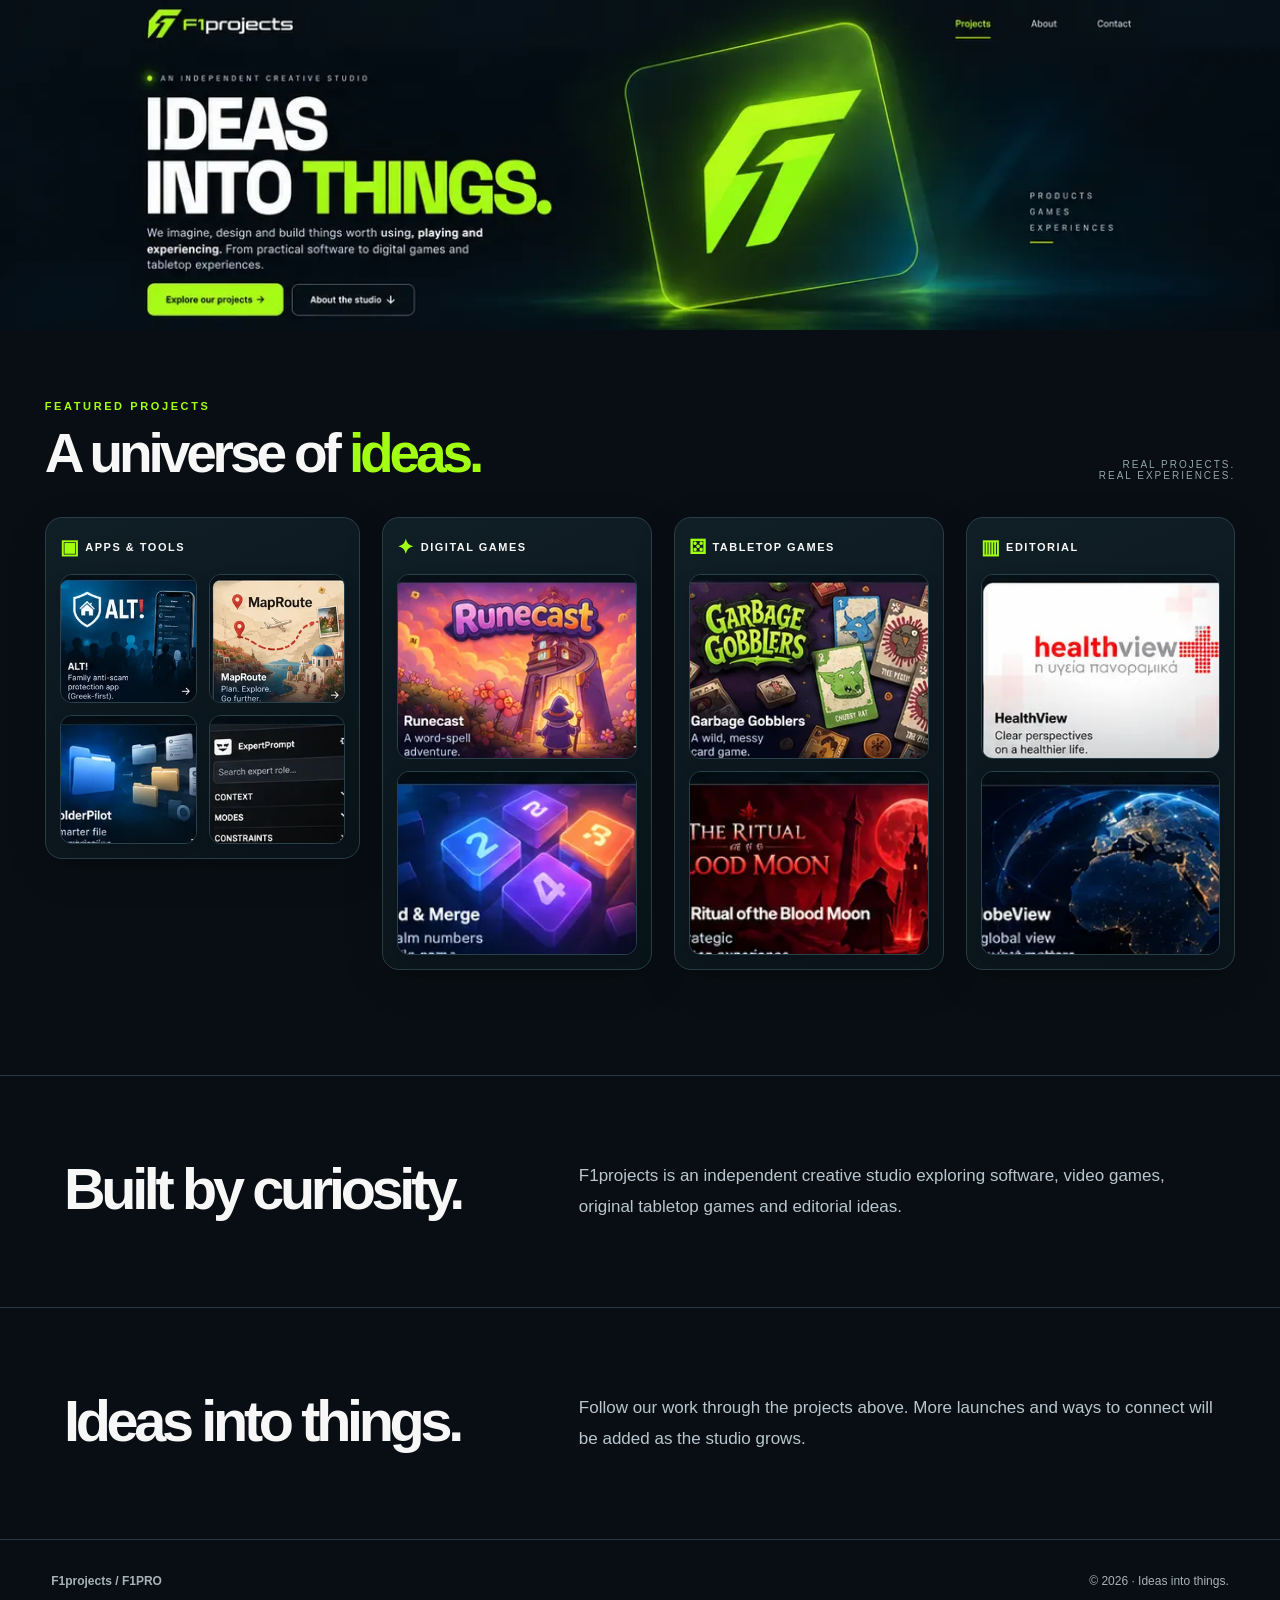
==== commit 06541ad7: "Restore premium typography, hierarchy and responsive portfolio layout" ====
--- a/index.html
+++ b/index.html
@@ -1 +1,27 @@
-<!doctype html><html lang="en"><head><meta charset="utf-8"><meta name="viewport" content="width=device-width,initial-scale=1"><meta name="theme-color" content="#080e13"><meta name="description" content="F1projects — independent creative studio for software, digital and tabletop games."><title>F1projects — Ideas into things.</title><style>*{box-sizing:border-box}html{scroll-behavior:smooth}body{margin:0;background:#080e13;color:#f7f7f7;font-family:Arial,sans-serif}a{color:inherit;text-decoration:none}.wrap{max-width:1672px;margin:auto}.hero{position:relative}.hero>img{display:block;width:100%}.hero>a{position:absolute;display:block;z-index:2}.btn1{top:84%;left:11%;width:11%;height:9%}.btn2{top:84%;left:23%;width:11%;height:9%}.nav1{top:0;left:70%;width:10%;height:15%}.nav2{top:0;left:80%;width:10%;height:15%}.nav3{top:0;left:90%;width:10%;height:15%}.mobile-hero{display:none}.work{padding:25px 3.5% 90px}.workhead{display:flex;justify-content:space-between;align-items:end;margin-bottom:20px}.eyebrow{color:#a3ff12;font-size:10px;letter-spacing:3px;font-weight:700}.workhead h2{font-size:clamp(34px,4vw,56px);margin:8px 0 0;letter-spacing:-.06em}.workhead h2 span{color:#a3ff12}.workhead small{color:#92a6ad;font-size:10px;letter-spacing:2px;text-align:right}.columns{display:grid;grid-template-columns:repeat(4,minmax(0,1fr));gap:16px}.group{border:1px solid #263945;background:#0b151c;border-radius:13px;padding:12px}.group h3{text-transform:uppercase;letter-spacing:1.8px;font-size:11px;min-height:22px;margin:2px 0 12px}.group h3 em{color:#a3ff12;font-style:normal;font-size:17px;margin-right:5px}.tiles{display:grid;grid-template-columns:1fr 1fr;gap:10px}.tile{display:block;border-radius:9px;overflow:hidden;border:1px solid #29414a;background:#0a1720;aspect-ratio:1.05/1;transition:transform .18s,border-color .18s}.tile:hover{transform:translateY(-3px);border-color:#a3ff12}.tile img{width:100%;height:100%;display:block;object-fit:fill}.group:not(:first-child) .tiles{grid-template-columns:1fr}.group:not(:first-child) .tile{aspect-ratio:1.53/1}.detail{border-top:1px solid #263945;padding:70px 5%;display:grid;grid-template-columns:1fr 1fr;gap:35px}.detail h2{font-size:45px;letter-spacing:-.06em;margin:0}.detail p{line-height:1.7;color:#bac6cf;margin:0}.footer{border-top:1px solid #263945;padding:30px 5%;font-size:12px;color:#a6b3b9;display:flex;justify-content:space-between}@media(max-width:1000px){.columns{grid-template-columns:repeat(2,1fr)}.group:not(:first-child) .tiles{grid-template-columns:1fr 1fr}.group:not(:first-child) .tile{aspect-ratio:1.05/1}}@media(max-width:600px){.hero>img,.hero>a{display:none}.mobile-hero{display:block;padding:45px 22px 65px}.mobile-hero h1{font-size:clamp(55px,13vw,84px);line-height:.9;letter-spacing:-.07em;margin:22px 0}.mobile-hero h1 span{color:#a3ff12}.mobile-hero p{line-height:1.6;color:#c2cdd3}.mobile-hero a{display:inline-block;background:#a3ff12;color:#071015;padding:14px 20px;border-radius:8px;font-weight:800;margin-top:20px}.work{padding:0 15px 55px}.columns{grid-template-columns:1fr}.group:not(:first-child) .tiles{grid-template-columns:1fr 1fr}.group:not(:first-child) .tile{aspect-ratio:1.05/1}.workhead small{display:none}.detail{grid-template-columns:1fr;padding:45px 20px}.footer{gap:15px;flex-wrap:wrap}}@media(max-width:340px){.tiles,.group:not(:first-child) .tiles{grid-template-columns:1fr}}</style></head><body><div class="wrap"><section class="hero"><img src="assets/hero.svg" alt="F1projects. Ideas into things."><a class="btn1" href="#work" aria-label="Explore projects"></a><a class="btn2" href="#about" aria-label="About studio"></a><a class="nav1" href="#work" aria-label="Projects"></a><a class="nav2" href="#about" aria-label="About"></a><a class="nav3" href="#contact" aria-label="Contact"></a><div class="mobile-hero"><div class="eyebrow">F1PROJECTS · CREATIVE STUDIO</div><h1>IDEAS<br>INTO <span>THINGS.</span></h1><p>We imagine, design and build things worth using, playing and experiencing. From software to digital games and tabletop experiences.</p><a href="#work">Explore projects ↗</a></div></section><main><section id="work" class="work"><div class="workhead"><div><div class="eyebrow">FEATURED PROJECTS</div><h2>A universe of <span>ideas.</span></h2></div><small>REAL PROJECTS.<br>REAL EXPERIENCES.</small></div><div class="columns"><section class="group"><h3><em>▣</em> Apps & Tools</h3><div class="tiles"><a class="tile" href="https://alt-web-sandy.vercel.app" target="_blank" rel="noopener noreferrer" aria-label="ΑΛΤ!"><img src="assets/alt.svg" alt="ΑΛΤ! project artwork" loading="lazy"></a><a class="tile" href="https://maproute.app" target="_blank" rel="noopener noreferrer" aria-label="MapRoute"><img src="assets/maproute.svg" alt="MapRoute project artwork" loading="lazy"></a><a class="tile" href="https://perdido101.github.io/folderpilot/" target="_blank" rel="noopener noreferrer" aria-label="FolderPilot"><img src="assets/folderpilot.svg" alt="FolderPilot project artwork" loading="lazy"></a><a class="tile" href="https://github.com/perdido101/expertpromptexte" target="_blank" rel="noopener noreferrer" aria-label="ExpertPrompt"><img src="assets/expertprompt.svg" alt="ExpertPrompt project artwork" loading="lazy"></a></div></section><section class="group"><h3><em>✦</em> Digital Games</h3><div class="tiles"><a class="tile" href="https://runecast.gg" target="_blank" rel="noopener noreferrer" aria-label="Runecast"><img src="assets/runecast.svg" alt="Runecast project artwork" loading="lazy"></a><div class="tile"  aria-label="Fold & Merge"><img src="assets/foldmerge.svg" alt="Fold & Merge project artwork" loading="lazy"></div></div></section><section class="group"><h3><em>⚄</em> Tabletop Games</h3><div class="tiles"><a class="tile" href="https://boardgamegeek.com/boardgame/440080/garbage-gobblers" target="_blank" rel="noopener noreferrer" aria-label="Garbage Gobblers"><img src="assets/garbagegobblers.svg" alt="Garbage Gobblers project artwork" loading="lazy"></a><div class="tile"  aria-label="Blood Moon"><img src="assets/bloodmoon.svg" alt="Blood Moon project artwork" loading="lazy"></div></div></section><section class="group"><h3><em>▥</em> Editorial</h3><div class="tiles"><a class="tile" href="https://healthview.gr" target="_blank" rel="noopener noreferrer" aria-label="HealthView"><img src="assets/healthview.svg" alt="HealthView project artwork" loading="lazy"></a><a class="tile" href="https://perdido101.github.io/globnew/" target="_blank" rel="noopener noreferrer" aria-label="GlobeView"><img src="assets/globeview.svg" alt="GlobeView project artwork" loading="lazy"></a></div></section></div></section><section id="about" class="detail"><h2>Built by curiosity.</h2><p>F1projects is an independent creative studio exploring software, video games, original tabletop games and editorial ideas.</p></section><section id="contact" class="detail"><h2>Ideas into things.</h2><p>Follow our work through the projects above. More launches and ways to connect will be added as the studio grows.</p></section></main><footer class="footer"><b>F1projects / F1PRO</b><span>© 2026 · Ideas into things.</span></footer></div></body></html>+<!doctype html><html lang="en"><head><meta charset="utf-8"><meta name="viewport" content="width=device-width,initial-scale=1"><meta name="theme-color" content="#080e13"><meta name="description" content="F1projects — independent creative studio for software, digital and tabletop games."><title>F1projects — Ideas into things.</title><style>*{box-sizing:border-box}html{scroll-behavior:smooth}body{margin:0;background:#080e13;color:#f7f7f7;font-family:Arial,sans-serif}a{color:inherit;text-decoration:none}.wrap{max-width:1672px;margin:auto}.hero{position:relative}.hero>img{display:block;width:100%}.hero>a{position:absolute;display:block;z-index:2}.btn1{top:84%;left:11%;width:11%;height:9%}.btn2{top:84%;left:23%;width:11%;height:9%}.nav1{top:0;left:70%;width:10%;height:15%}.nav2{top:0;left:80%;width:10%;height:15%}.nav3{top:0;left:90%;width:10%;height:15%}.mobile-hero{display:none}.work{padding:25px 3.5% 90px}.workhead{display:flex;justify-content:space-between;align-items:end;margin-bottom:20px}.eyebrow{color:#a3ff12;font-size:10px;letter-spacing:3px;font-weight:700}.workhead h2{font-size:clamp(34px,4vw,56px);margin:8px 0 0;letter-spacing:-.06em}.workhead h2 span{color:#a3ff12}.workhead small{color:#92a6ad;font-size:10px;letter-spacing:2px;text-align:right}.columns{display:grid;grid-template-columns:repeat(4,minmax(0,1fr));gap:16px}.group{border:1px solid #263945;background:#0b151c;border-radius:13px;padding:12px}.group h3{text-transform:uppercase;letter-spacing:1.8px;font-size:11px;min-height:22px;margin:2px 0 12px}.group h3 em{color:#a3ff12;font-style:normal;font-size:17px;margin-right:5px}.tiles{display:grid;grid-template-columns:1fr 1fr;gap:10px}.tile{display:block;border-radius:9px;overflow:hidden;border:1px solid #29414a;background:#0a1720;aspect-ratio:1.05/1;transition:transform .18s,border-color .18s}.tile:hover{transform:translateY(-3px);border-color:#a3ff12}.tile img{width:100%;height:100%;display:block;object-fit:fill}.group:not(:first-child) .tiles{grid-template-columns:1fr}.group:not(:first-child) .tile{aspect-ratio:1.53/1}.detail{border-top:1px solid #263945;padding:70px 5%;display:grid;grid-template-columns:1fr 1fr;gap:35px}.detail h2{font-size:45px;letter-spacing:-.06em;margin:0}.detail p{line-height:1.7;color:#bac6cf;margin:0}.footer{border-top:1px solid #263945;padding:30px 5%;font-size:12px;color:#a6b3b9;display:flex;justify-content:space-between}@media(max-width:1000px){.columns{grid-template-columns:repeat(2,1fr)}.group:not(:first-child) .tiles{grid-template-columns:1fr 1fr}.group:not(:first-child) .tile{aspect-ratio:1.05/1}}@media(max-width:600px){.hero>img,.hero>a{display:none}.mobile-hero{display:block;padding:45px 22px 65px}.mobile-hero h1{font-size:clamp(55px,13vw,84px);line-height:.9;letter-spacing:-.07em;margin:22px 0}.mobile-hero h1 span{color:#a3ff12}.mobile-hero p{line-height:1.6;color:#c2cdd3}.mobile-hero a{display:inline-block;background:#a3ff12;color:#071015;padding:14px 20px;border-radius:8px;font-weight:800;margin-top:20px}.work{padding:0 15px 55px}.columns{grid-template-columns:1fr}.group:not(:first-child) .tiles{grid-template-columns:1fr 1fr}.group:not(:first-child) .tile{aspect-ratio:1.05/1}.workhead small{display:none}.detail{grid-template-columns:1fr;padding:45px 20px}.footer{gap:15px;flex-wrap:wrap}}@media(max-width:340px){.tiles,.group:not(:first-child) .tiles{grid-template-columns:1fr}}@import url('https://fonts.googleapis.com/css2?family=DM+Sans:wght@400;500;600;700;800&family=Space+Grotesk:wght@400;500;600;700&display=swap');
+body{font-family:'DM Sans',sans-serif;background:#080e13}
+.wrap{max-width:none;width:100%}
+.hero{max-width:1660px;margin:auto;background:#080e13}
+.hero>img{width:100%;display:block}
+.work{max-width:1490px;margin:0 auto;padding:70px clamp(20px,3.5vw,54px) 105px}
+.workhead{margin-bottom:36px}
+.workhead .eyebrow{font-family:'DM Sans',sans-serif;letter-spacing:2.6px;color:#a3ff12;font-size:11px}
+.workhead h2{font-family:'Space Grotesk',sans-serif;font-size:clamp(41px,4.3vw,66px);font-weight:700;letter-spacing:-.075em;line-height:1.03;margin:13px 0 0}
+.columns{gap:22px;grid-template-columns:1.17fr 1fr 1fr 1fr;align-items:start}
+.group{padding:14px;border-radius:17px;background:linear-gradient(155deg,#101e26,#0a141b);border:1px solid #2b3e46;box-shadow:0 12px 42px #0002}
+.group h3{font:700 11px 'DM Sans',sans-serif;letter-spacing:1.5px;display:flex;align-items:center;margin:2px 0 15px;min-height:25px}
+.group h3 em{font-size:20px}
+.tiles{grid-template-columns:repeat(2,minmax(0,1fr));gap:12px;align-content:start}
+.tile{border-radius:12px;aspect-ratio:1.06/1;min-width:0;box-shadow:0 8px 17px #0002}
+.tile img{object-fit:cover;object-position:center}
+.group:not(:first-child) .tiles{grid-template-columns:1fr}
+.group:not(:first-child) .tile{aspect-ratio:1.3/1}
+.tile:hover{transform:translateY(-5px);box-shadow:0 14px 25px #0007;border-color:#a3ff12}
+.detail{max-width:1400px;margin:auto;grid-template-columns:.8fr 1.2fr;gap:90px;padding:85px clamp(25px,5vw,65px)}
+.detail h2{font:700 clamp(38px,4.5vw,61px)/1 'Space Grotesk',sans-serif;letter-spacing:-.075em}
+.detail p{font-size:17px;line-height:1.8;max-width:660px}
+.footer{max-width:1450px;margin:auto;padding:34px clamp(20px,4vw,55px);font-family:'DM Sans',sans-serif}
+@media(max-width:1150px){.columns{grid-template-columns:repeat(2,minmax(0,1fr))}.group:not(:first-child) .tiles{grid-template-columns:repeat(2,minmax(0,1fr))}.group:not(:first-child) .tile{aspect-ratio:1.08/1}.work{padding-top:55px}}
+@media(max-width:650px){.columns{grid-template-columns:1fr;gap:18px}.work{padding:15px 17px 65px}.workhead{margin-bottom:24px}.workhead h2{font-size:42px}.group{padding:13px}.tiles,.group:not(:first-child) .tiles{grid-template-columns:repeat(2,minmax(0,1fr))}.tile,.group:not(:first-child) .tile{aspect-ratio:1.08/1}.detail{grid-template-columns:1fr;gap:20px;padding:58px 25px}.detail h2{font-size:43px}.detail p{font-size:15px}.mobile-hero{font-family:'DM Sans',sans-serif}.mobile-hero h1{font-family:'Space Grotesk',sans-serif;font-weight:700}}
+@media(max-width:340px){.tiles,.group:not(:first-child) .tiles{grid-template-columns:1fr}.tile,.group:not(:first-child) .tile{aspect-ratio:1.5/1}}
+</style></head><body><div class="wrap"><section class="hero"><img src="assets/hero.svg" alt="F1projects. Ideas into things."><a class="btn1" href="#work" aria-label="Explore projects"></a><a class="btn2" href="#about" aria-label="About studio"></a><a class="nav1" href="#work" aria-label="Projects"></a><a class="nav2" href="#about" aria-label="About"></a><a class="nav3" href="#contact" aria-label="Contact"></a><div class="mobile-hero"><div class="eyebrow">F1PROJECTS · CREATIVE STUDIO</div><h1>IDEAS<br>INTO <span>THINGS.</span></h1><p>We imagine, design and build things worth using, playing and experiencing. From software to digital games and tabletop experiences.</p><a href="#work">Explore projects ↗</a></div></section><main><section id="work" class="work"><div class="workhead"><div><div class="eyebrow">FEATURED PROJECTS</div><h2>A universe of <span>ideas.</span></h2></div><small>REAL PROJECTS.<br>REAL EXPERIENCES.</small></div><div class="columns"><section class="group"><h3><em>▣</em> Apps & Tools</h3><div class="tiles"><a class="tile" href="https://alt-web-sandy.vercel.app" target="_blank" rel="noopener noreferrer" aria-label="ΑΛΤ!"><img src="assets/alt.svg" alt="ΑΛΤ! project artwork" loading="lazy"></a><a class="tile" href="https://maproute.app" target="_blank" rel="noopener noreferrer" aria-label="MapRoute"><img src="assets/maproute.svg" alt="MapRoute project artwork" loading="lazy"></a><a class="tile" href="https://perdido101.github.io/folderpilot/" target="_blank" rel="noopener noreferrer" aria-label="FolderPilot"><img src="assets/folderpilot.svg" alt="FolderPilot project artwork" loading="lazy"></a><a class="tile" href="https://github.com/perdido101/expertpromptexte" target="_blank" rel="noopener noreferrer" aria-label="ExpertPrompt"><img src="assets/expertprompt.svg" alt="ExpertPrompt project artwork" loading="lazy"></a></div></section><section class="group"><h3><em>✦</em> Digital Games</h3><div class="tiles"><a class="tile" href="https://runecast.gg" target="_blank" rel="noopener noreferrer" aria-label="Runecast"><img src="assets/runecast.svg" alt="Runecast project artwork" loading="lazy"></a><div class="tile"  aria-label="Fold & Merge"><img src="assets/foldmerge.svg" alt="Fold & Merge project artwork" loading="lazy"></div></div></section><section class="group"><h3><em>⚄</em> Tabletop Games</h3><div class="tiles"><a class="tile" href="https://boardgamegeek.com/boardgame/440080/garbage-gobblers" target="_blank" rel="noopener noreferrer" aria-label="Garbage Gobblers"><img src="assets/garbagegobblers.svg" alt="Garbage Gobblers project artwork" loading="lazy"></a><div class="tile"  aria-label="Blood Moon"><img src="assets/bloodmoon.svg" alt="Blood Moon project artwork" loading="lazy"></div></div></section><section class="group"><h3><em>▥</em> Editorial</h3><div class="tiles"><a class="tile" href="https://healthview.gr" target="_blank" rel="noopener noreferrer" aria-label="HealthView"><img src="assets/healthview.svg" alt="HealthView project artwork" loading="lazy"></a><a class="tile" href="https://perdido101.github.io/globnew/" target="_blank" rel="noopener noreferrer" aria-label="GlobeView"><img src="assets/globeview.svg" alt="GlobeView project artwork" loading="lazy"></a></div></section></div></section><section id="about" class="detail"><h2>Built by curiosity.</h2><p>F1projects is an independent creative studio exploring software, video games, original tabletop games and editorial ideas.</p></section><section id="contact" class="detail"><h2>Ideas into things.</h2><p>Follow our work through the projects above. More launches and ways to connect will be added as the studio grows.</p></section></main><footer class="footer"><b>F1projects / F1PRO</b><span>© 2026 · Ideas into things.</span></footer></div></body></html>
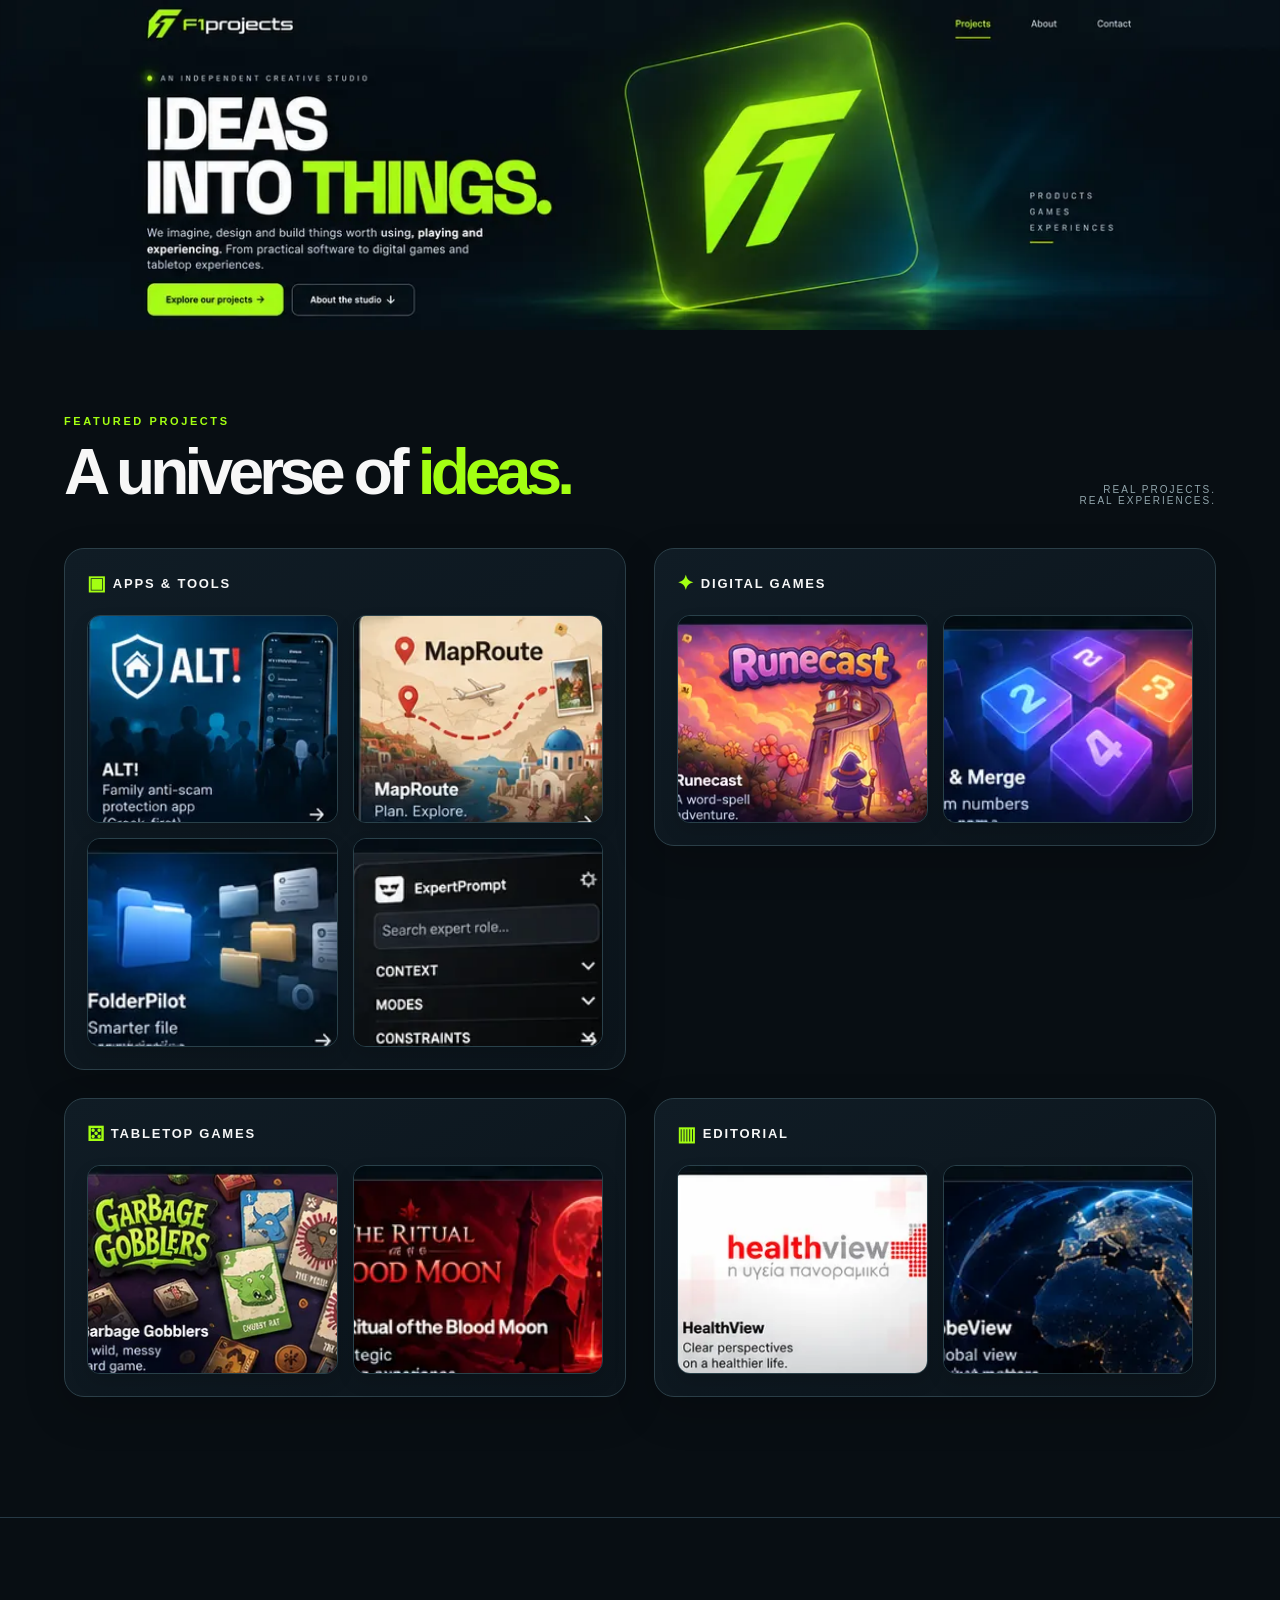
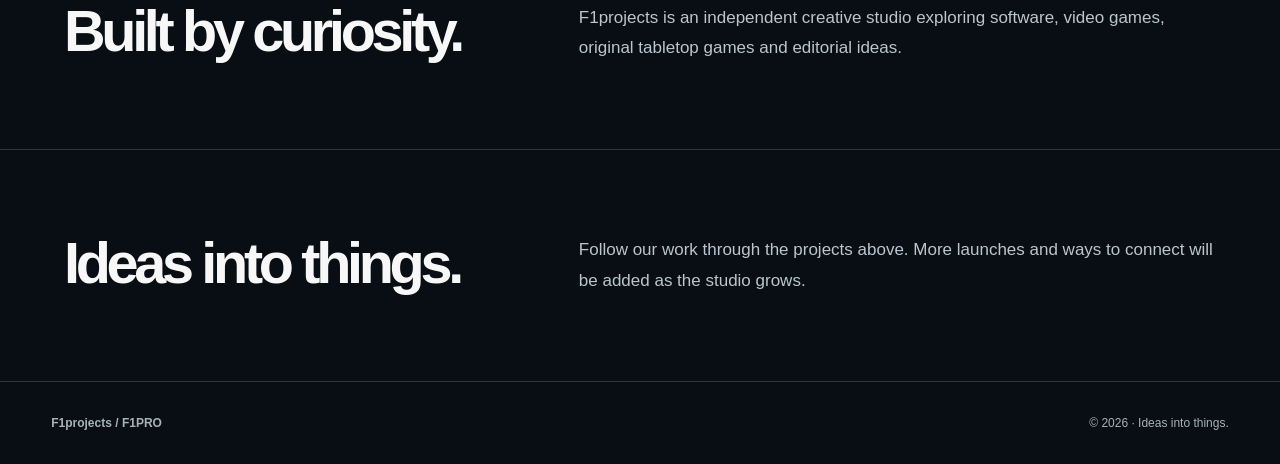
==== commit 94f2e522: "Make portfolio substantially more spacious with two-column category layout" ====
--- a/index.html
+++ b/index.html
@@ -24,4 +24,18 @@
 @media(max-width:1150px){.columns{grid-template-columns:repeat(2,minmax(0,1fr))}.group:not(:first-child) .tiles{grid-template-columns:repeat(2,minmax(0,1fr))}.group:not(:first-child) .tile{aspect-ratio:1.08/1}.work{padding-top:55px}}
 @media(max-width:650px){.columns{grid-template-columns:1fr;gap:18px}.work{padding:15px 17px 65px}.workhead{margin-bottom:24px}.workhead h2{font-size:42px}.group{padding:13px}.tiles,.group:not(:first-child) .tiles{grid-template-columns:repeat(2,minmax(0,1fr))}.tile,.group:not(:first-child) .tile{aspect-ratio:1.08/1}.detail{grid-template-columns:1fr;gap:20px;padding:58px 25px}.detail h2{font-size:43px}.detail p{font-size:15px}.mobile-hero{font-family:'DM Sans',sans-serif}.mobile-hero h1{font-family:'Space Grotesk',sans-serif;font-weight:700}}
 @media(max-width:340px){.tiles,.group:not(:first-child) .tiles{grid-template-columns:1fr}.tile,.group:not(:first-child) .tile{aspect-ratio:1.5/1}}
+
+/* V4: substantial layout redesign — cards no longer squeezed into four narrow columns */
+.work{max-width:1440px;padding:85px clamp(24px,5vw,70px) 120px}
+.columns{display:grid;grid-template-columns:repeat(2,minmax(0,1fr));gap:28px}
+.group{padding:22px;border:1px solid #2b3f48;border-radius:20px;background:linear-gradient(150deg,#101c25,#0b141b);box-shadow:0 15px 40px #0003}
+.group h3{font-size:13px;letter-spacing:1.8px;margin:0 0 19px}
+.group .tiles,.group:not(:first-child) .tiles{display:grid;grid-template-columns:repeat(2,minmax(0,1fr));gap:15px}
+.group .tile,.group:not(:first-child) .tile{aspect-ratio:1.2/1;border-radius:13px;min-width:0}
+.group .tile img{width:100%;height:100%;object-fit:cover}
+.workhead{margin-bottom:42px}
+.workhead h2{font-size:clamp(46px,5vw,72px)}
+@media(max-width:900px){.columns{grid-template-columns:1fr;gap:22px}.group .tile,.group:not(:first-child) .tile{aspect-ratio:1.35/1}}
+@media(max-width:550px){.work{padding:28px 17px 75px}.group{padding:13px;border-radius:15px}.group .tiles,.group:not(:first-child) .tiles{gap:9px}.group .tile,.group:not(:first-child) .tile{aspect-ratio:1.04/1}.workhead{margin-bottom:25px}.workhead h2{font-size:41px}}
+@media(max-width:340px){.group .tiles,.group:not(:first-child) .tiles{grid-template-columns:1fr}.group .tile,.group:not(:first-child) .tile{aspect-ratio:1.45/1}}
 </style></head><body><div class="wrap"><section class="hero"><img src="assets/hero.svg" alt="F1projects. Ideas into things."><a class="btn1" href="#work" aria-label="Explore projects"></a><a class="btn2" href="#about" aria-label="About studio"></a><a class="nav1" href="#work" aria-label="Projects"></a><a class="nav2" href="#about" aria-label="About"></a><a class="nav3" href="#contact" aria-label="Contact"></a><div class="mobile-hero"><div class="eyebrow">F1PROJECTS · CREATIVE STUDIO</div><h1>IDEAS<br>INTO <span>THINGS.</span></h1><p>We imagine, design and build things worth using, playing and experiencing. From software to digital games and tabletop experiences.</p><a href="#work">Explore projects ↗</a></div></section><main><section id="work" class="work"><div class="workhead"><div><div class="eyebrow">FEATURED PROJECTS</div><h2>A universe of <span>ideas.</span></h2></div><small>REAL PROJECTS.<br>REAL EXPERIENCES.</small></div><div class="columns"><section class="group"><h3><em>▣</em> Apps & Tools</h3><div class="tiles"><a class="tile" href="https://alt-web-sandy.vercel.app" target="_blank" rel="noopener noreferrer" aria-label="ΑΛΤ!"><img src="assets/alt.svg" alt="ΑΛΤ! project artwork" loading="lazy"></a><a class="tile" href="https://maproute.app" target="_blank" rel="noopener noreferrer" aria-label="MapRoute"><img src="assets/maproute.svg" alt="MapRoute project artwork" loading="lazy"></a><a class="tile" href="https://perdido101.github.io/folderpilot/" target="_blank" rel="noopener noreferrer" aria-label="FolderPilot"><img src="assets/folderpilot.svg" alt="FolderPilot project artwork" loading="lazy"></a><a class="tile" href="https://github.com/perdido101/expertpromptexte" target="_blank" rel="noopener noreferrer" aria-label="ExpertPrompt"><img src="assets/expertprompt.svg" alt="ExpertPrompt project artwork" loading="lazy"></a></div></section><section class="group"><h3><em>✦</em> Digital Games</h3><div class="tiles"><a class="tile" href="https://runecast.gg" target="_blank" rel="noopener noreferrer" aria-label="Runecast"><img src="assets/runecast.svg" alt="Runecast project artwork" loading="lazy"></a><div class="tile"  aria-label="Fold & Merge"><img src="assets/foldmerge.svg" alt="Fold & Merge project artwork" loading="lazy"></div></div></section><section class="group"><h3><em>⚄</em> Tabletop Games</h3><div class="tiles"><a class="tile" href="https://boardgamegeek.com/boardgame/440080/garbage-gobblers" target="_blank" rel="noopener noreferrer" aria-label="Garbage Gobblers"><img src="assets/garbagegobblers.svg" alt="Garbage Gobblers project artwork" loading="lazy"></a><div class="tile"  aria-label="Blood Moon"><img src="assets/bloodmoon.svg" alt="Blood Moon project artwork" loading="lazy"></div></div></section><section class="group"><h3><em>▥</em> Editorial</h3><div class="tiles"><a class="tile" href="https://healthview.gr" target="_blank" rel="noopener noreferrer" aria-label="HealthView"><img src="assets/healthview.svg" alt="HealthView project artwork" loading="lazy"></a><a class="tile" href="https://perdido101.github.io/globnew/" target="_blank" rel="noopener noreferrer" aria-label="GlobeView"><img src="assets/globeview.svg" alt="GlobeView project artwork" loading="lazy"></a></div></section></div></section><section id="about" class="detail"><h2>Built by curiosity.</h2><p>F1projects is an independent creative studio exploring software, video games, original tabletop games and editorial ideas.</p></section><section id="contact" class="detail"><h2>Ideas into things.</h2><p>Follow our work through the projects above. More launches and ways to connect will be added as the studio grows.</p></section></main><footer class="footer"><b>F1projects / F1PRO</b><span>© 2026 · Ideas into things.</span></footer></div></body></html>
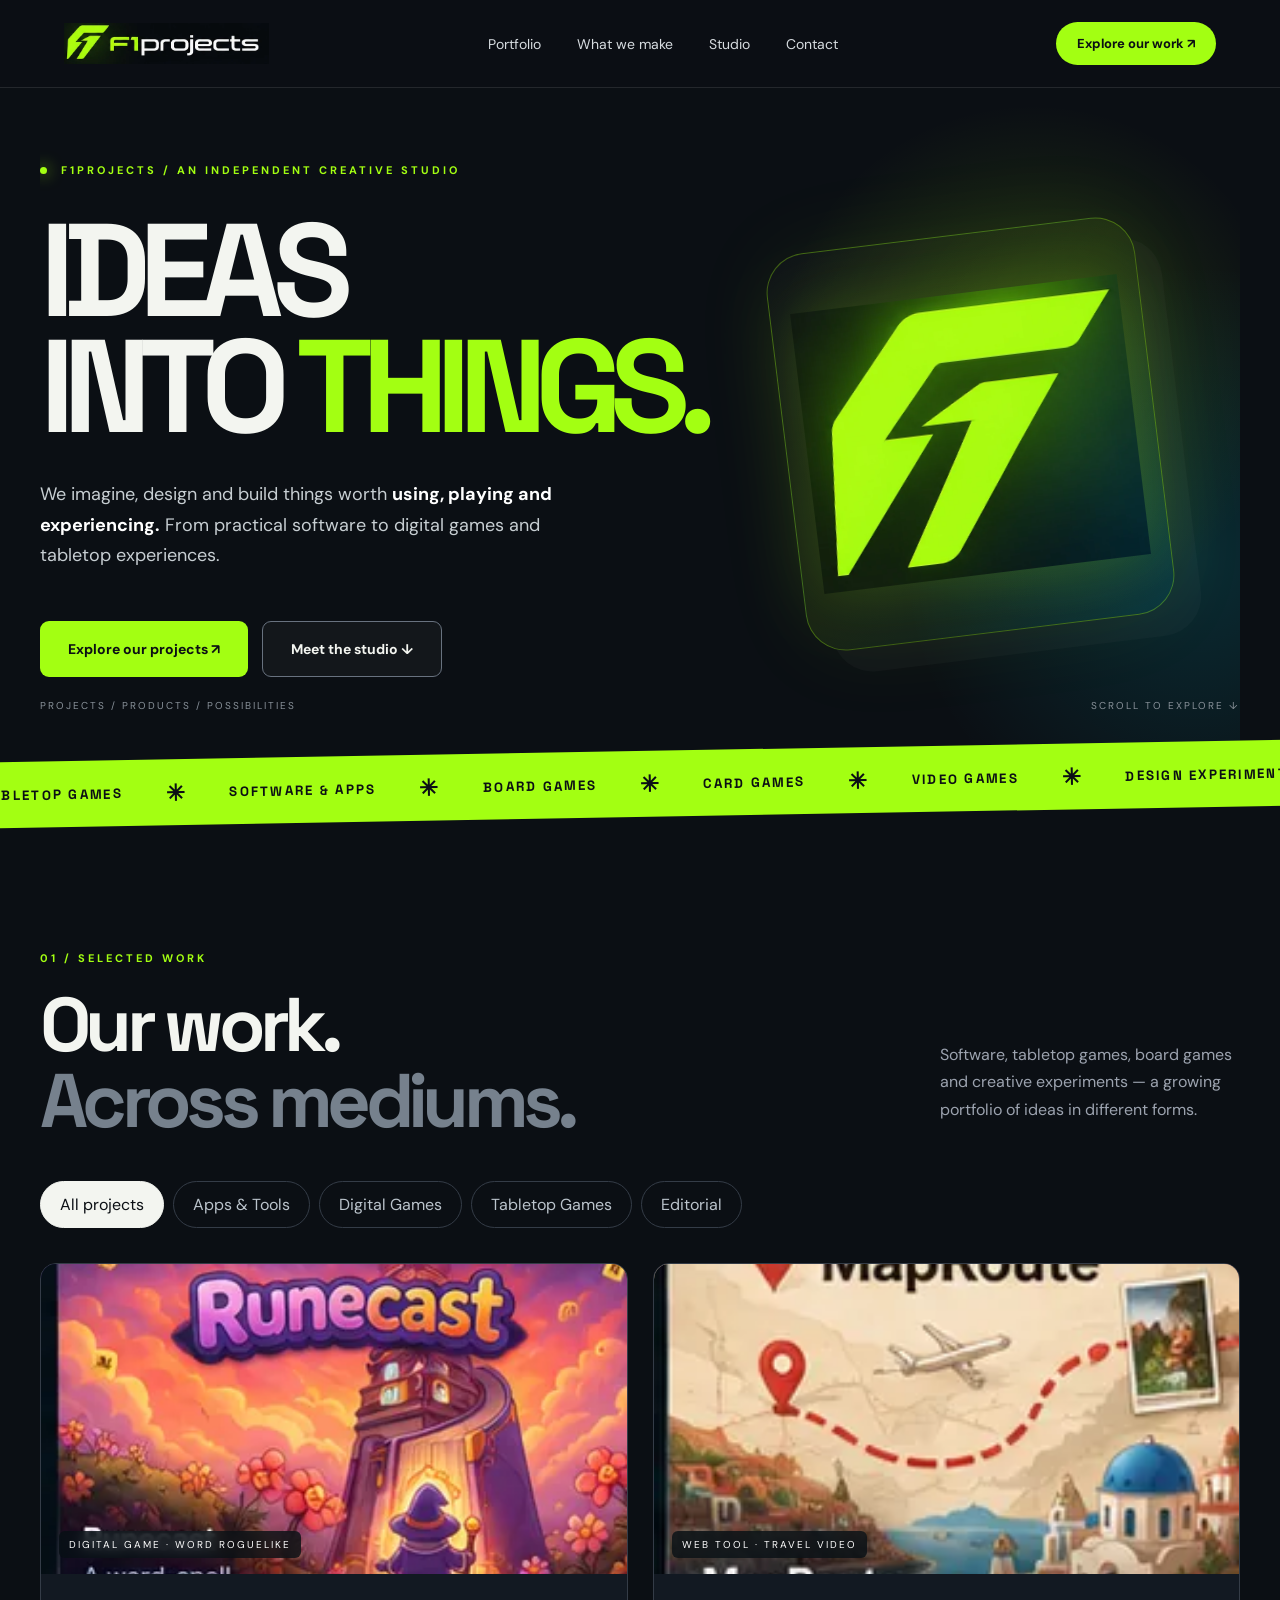
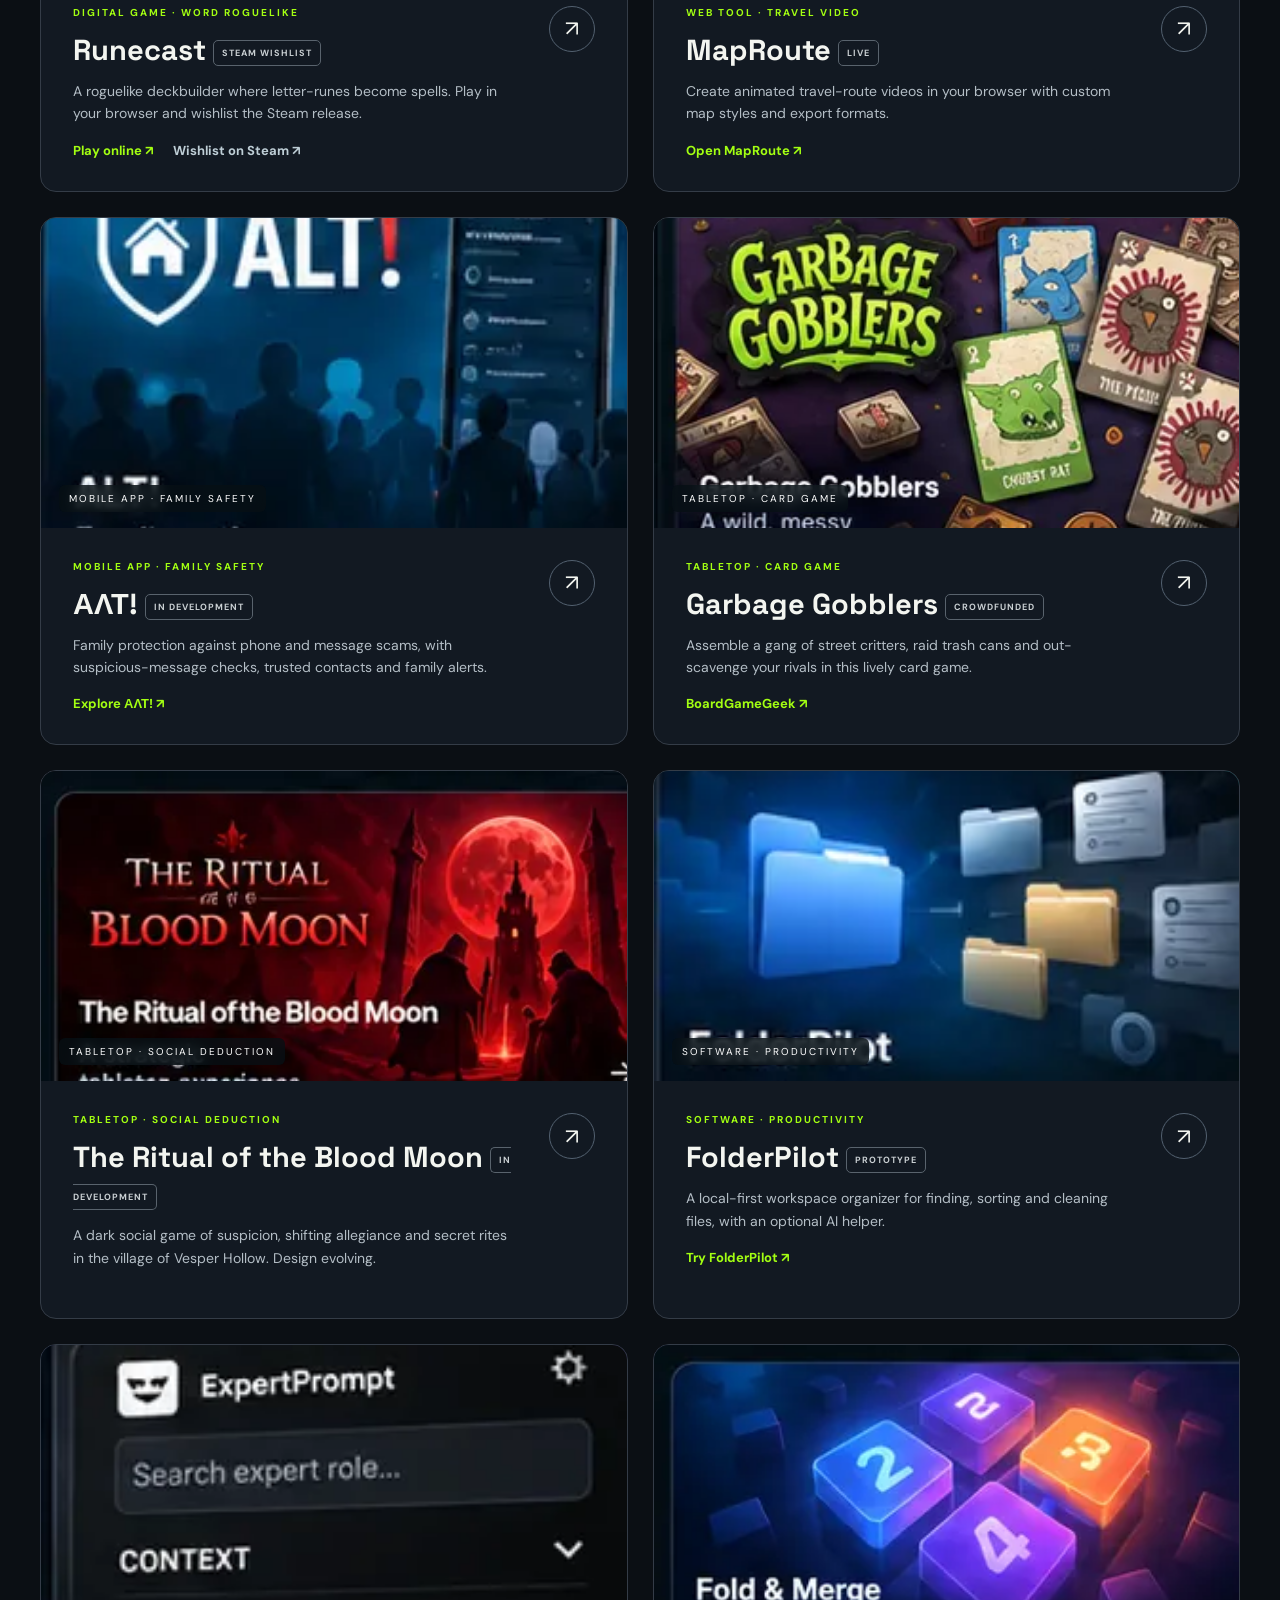
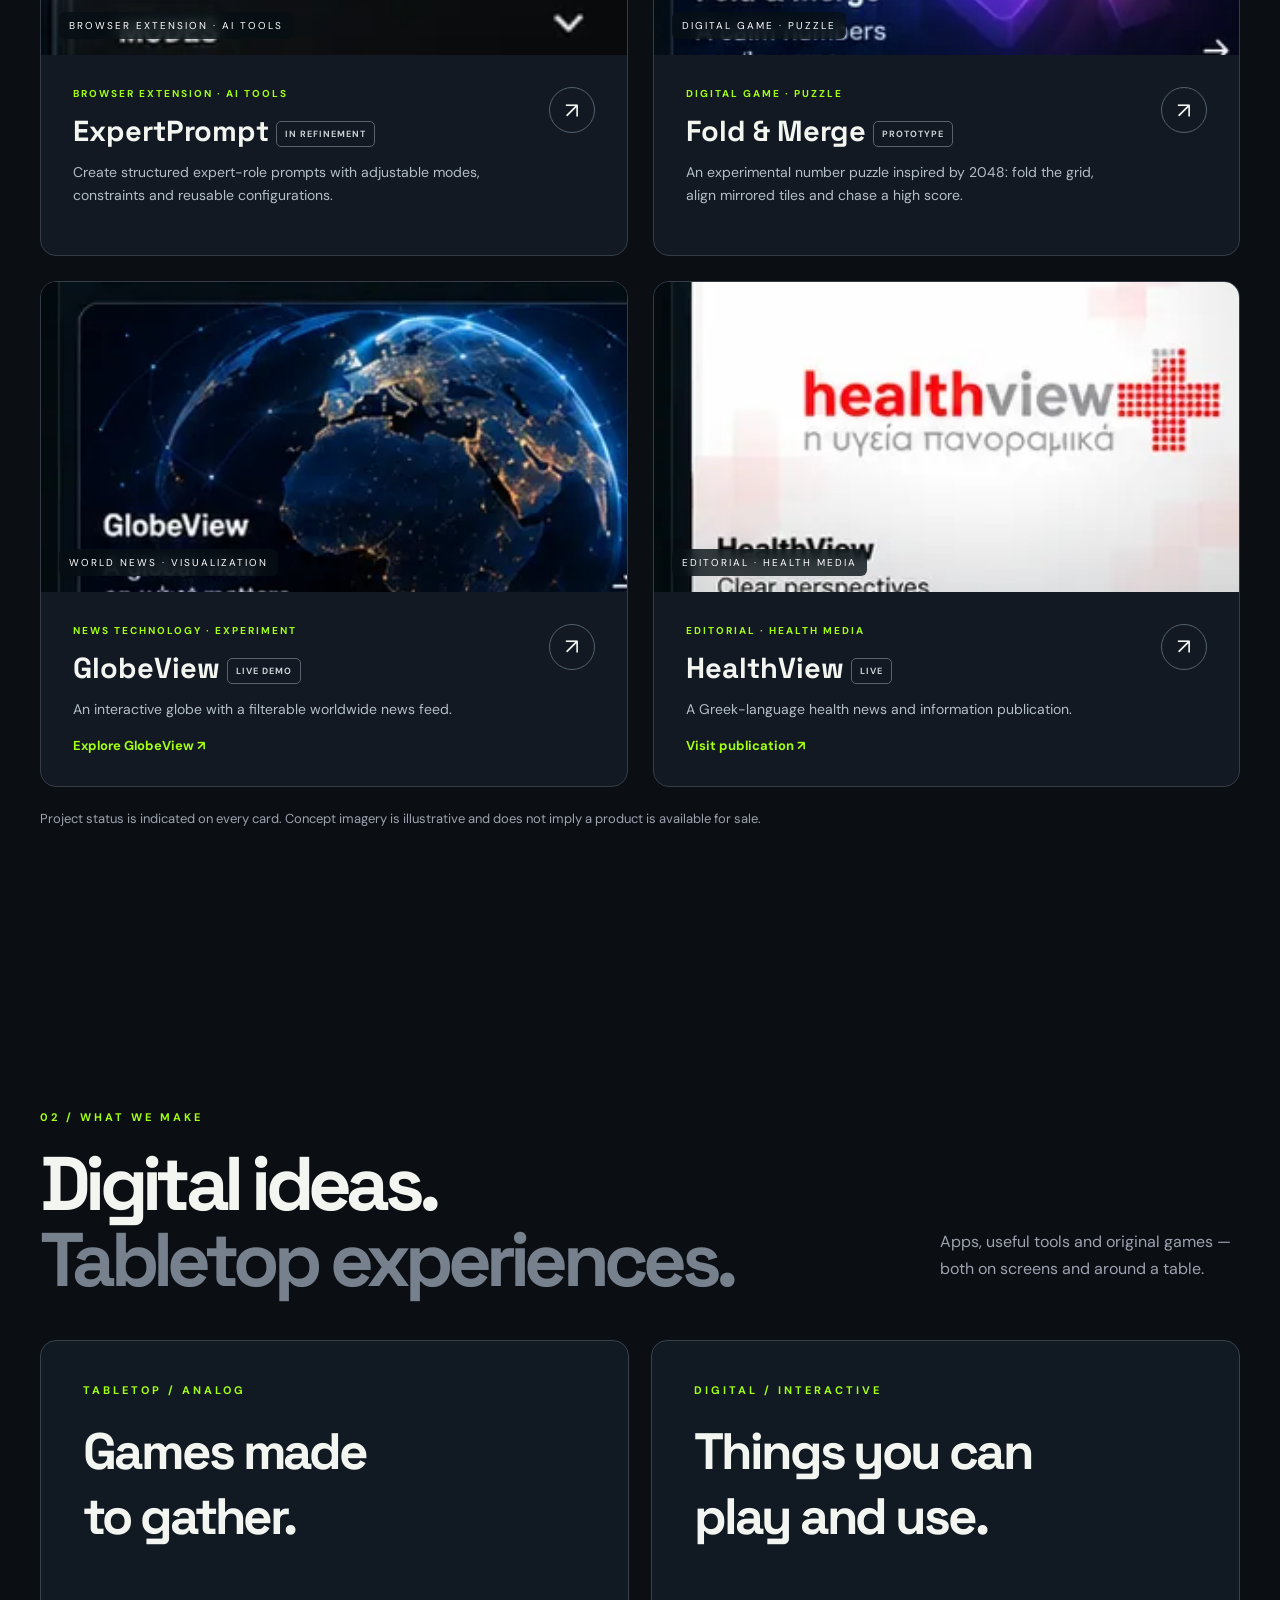
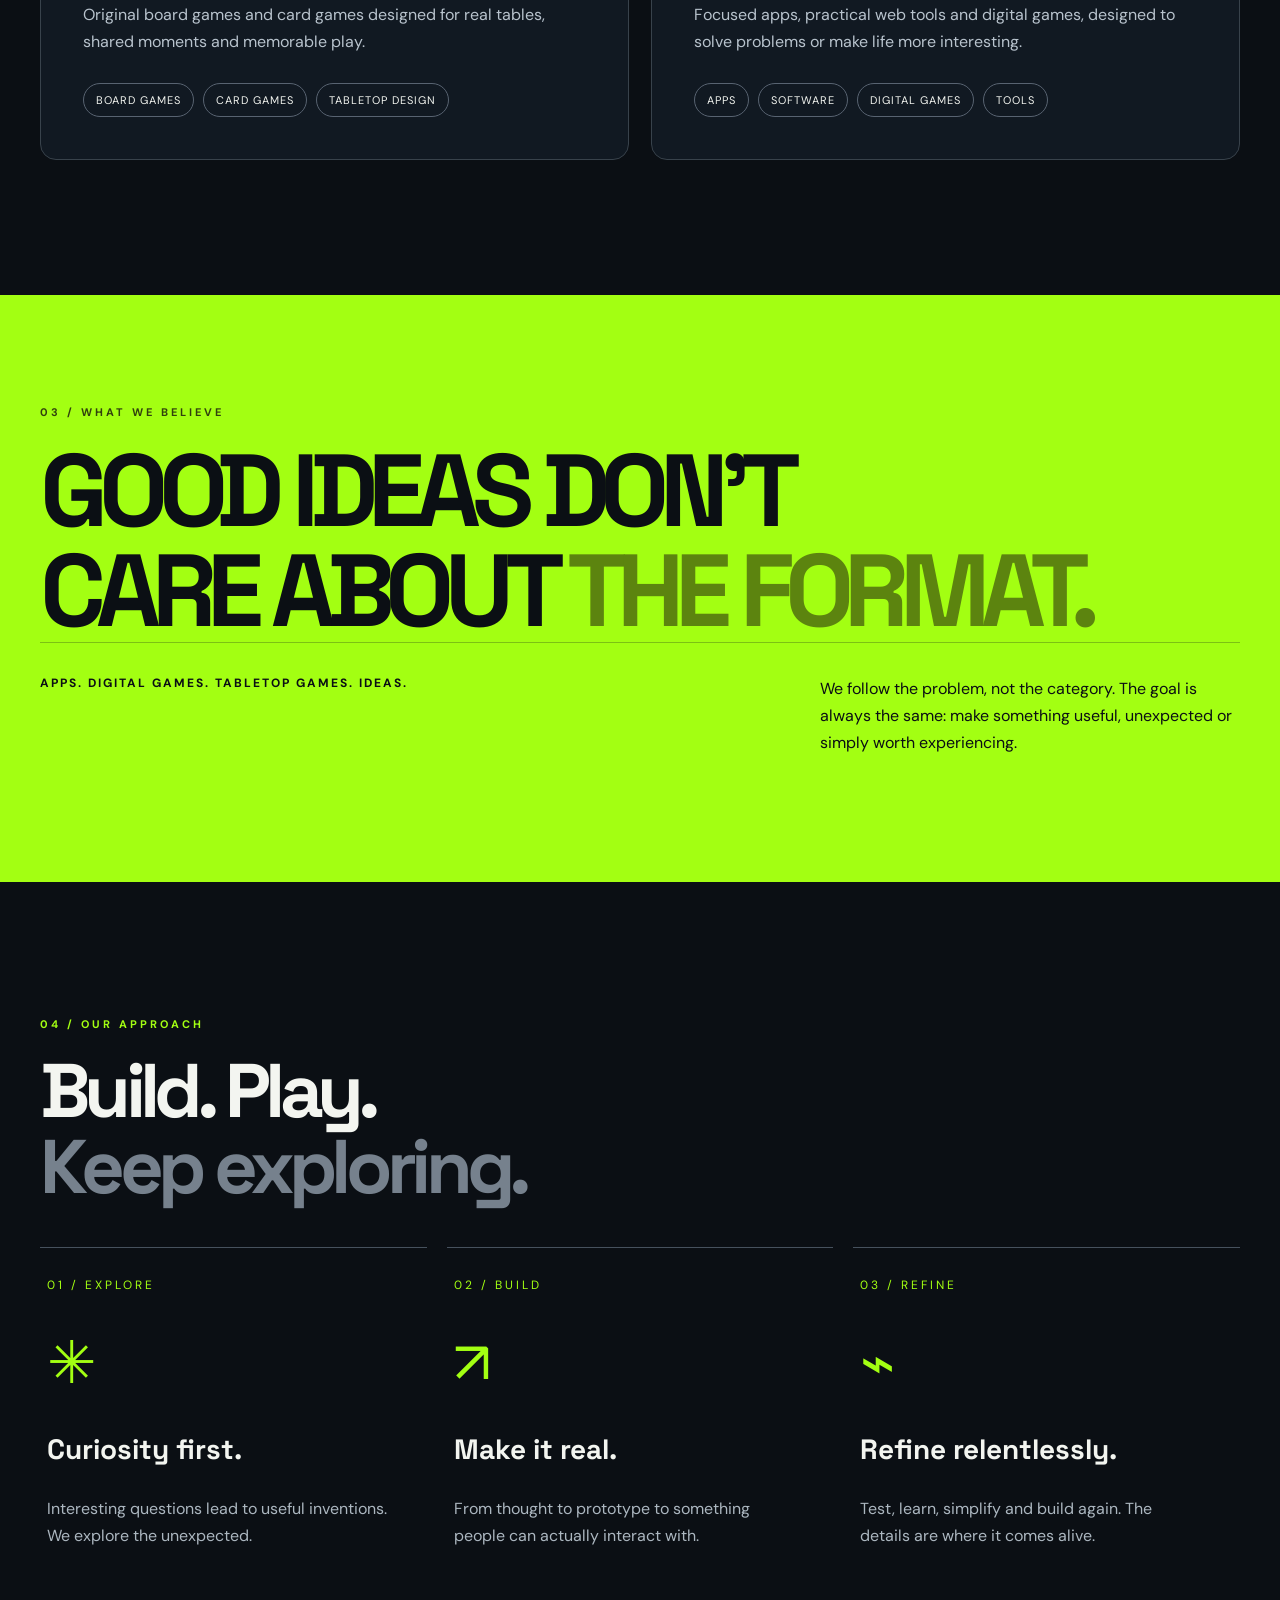
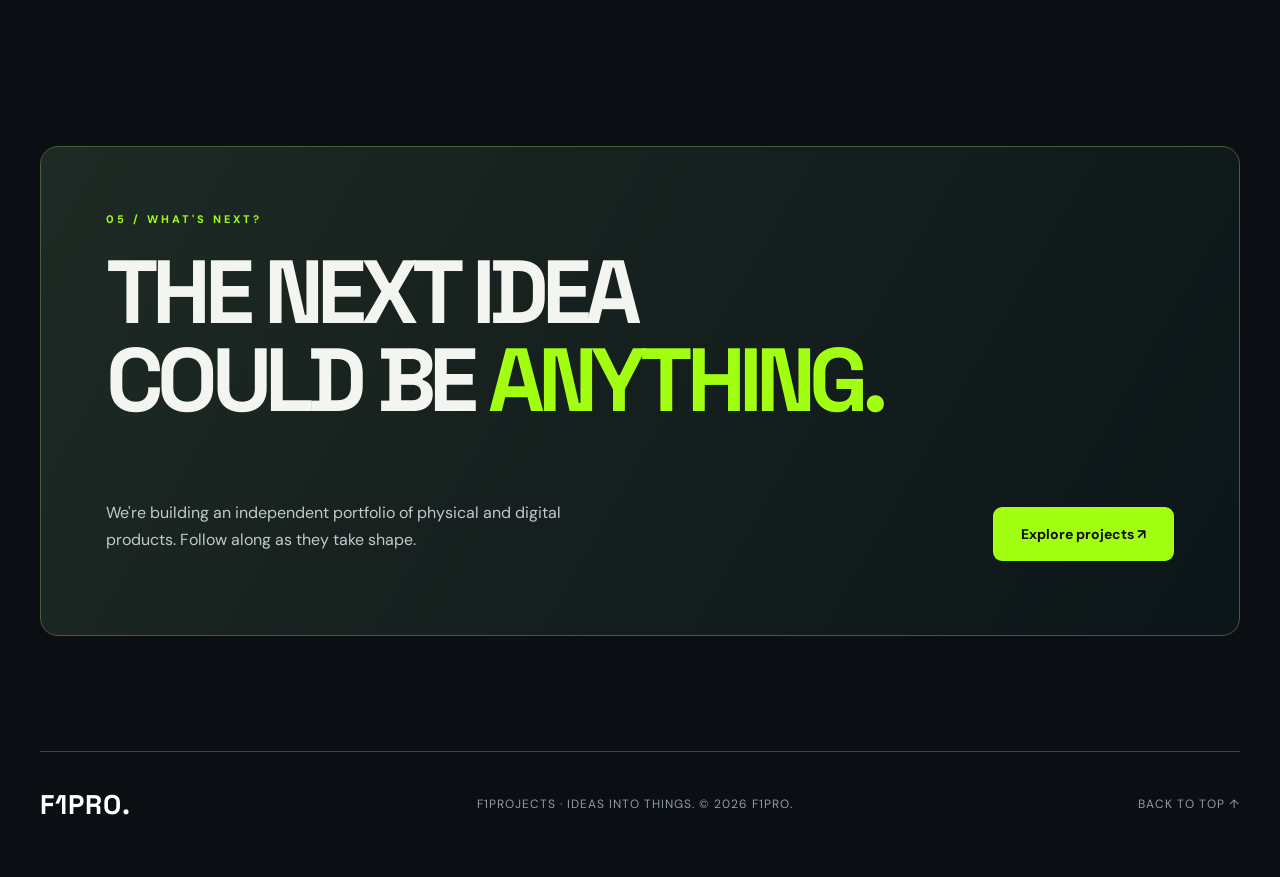
==== commit dbd57928: "Restore original F1projects website layout with approved logo and portfolio artwork" ====
--- a/index.html
+++ b/index.html
@@ -1,41 +1,68 @@
-<!doctype html><html lang="en"><head><meta charset="utf-8"><meta name="viewport" content="width=device-width,initial-scale=1"><meta name="theme-color" content="#080e13"><meta name="description" content="F1projects — independent creative studio for software, digital and tabletop games."><title>F1projects — Ideas into things.</title><style>*{box-sizing:border-box}html{scroll-behavior:smooth}body{margin:0;background:#080e13;color:#f7f7f7;font-family:Arial,sans-serif}a{color:inherit;text-decoration:none}.wrap{max-width:1672px;margin:auto}.hero{position:relative}.hero>img{display:block;width:100%}.hero>a{position:absolute;display:block;z-index:2}.btn1{top:84%;left:11%;width:11%;height:9%}.btn2{top:84%;left:23%;width:11%;height:9%}.nav1{top:0;left:70%;width:10%;height:15%}.nav2{top:0;left:80%;width:10%;height:15%}.nav3{top:0;left:90%;width:10%;height:15%}.mobile-hero{display:none}.work{padding:25px 3.5% 90px}.workhead{display:flex;justify-content:space-between;align-items:end;margin-bottom:20px}.eyebrow{color:#a3ff12;font-size:10px;letter-spacing:3px;font-weight:700}.workhead h2{font-size:clamp(34px,4vw,56px);margin:8px 0 0;letter-spacing:-.06em}.workhead h2 span{color:#a3ff12}.workhead small{color:#92a6ad;font-size:10px;letter-spacing:2px;text-align:right}.columns{display:grid;grid-template-columns:repeat(4,minmax(0,1fr));gap:16px}.group{border:1px solid #263945;background:#0b151c;border-radius:13px;padding:12px}.group h3{text-transform:uppercase;letter-spacing:1.8px;font-size:11px;min-height:22px;margin:2px 0 12px}.group h3 em{color:#a3ff12;font-style:normal;font-size:17px;margin-right:5px}.tiles{display:grid;grid-template-columns:1fr 1fr;gap:10px}.tile{display:block;border-radius:9px;overflow:hidden;border:1px solid #29414a;background:#0a1720;aspect-ratio:1.05/1;transition:transform .18s,border-color .18s}.tile:hover{transform:translateY(-3px);border-color:#a3ff12}.tile img{width:100%;height:100%;display:block;object-fit:fill}.group:not(:first-child) .tiles{grid-template-columns:1fr}.group:not(:first-child) .tile{aspect-ratio:1.53/1}.detail{border-top:1px solid #263945;padding:70px 5%;display:grid;grid-template-columns:1fr 1fr;gap:35px}.detail h2{font-size:45px;letter-spacing:-.06em;margin:0}.detail p{line-height:1.7;color:#bac6cf;margin:0}.footer{border-top:1px solid #263945;padding:30px 5%;font-size:12px;color:#a6b3b9;display:flex;justify-content:space-between}@media(max-width:1000px){.columns{grid-template-columns:repeat(2,1fr)}.group:not(:first-child) .tiles{grid-template-columns:1fr 1fr}.group:not(:first-child) .tile{aspect-ratio:1.05/1}}@media(max-width:600px){.hero>img,.hero>a{display:none}.mobile-hero{display:block;padding:45px 22px 65px}.mobile-hero h1{font-size:clamp(55px,13vw,84px);line-height:.9;letter-spacing:-.07em;margin:22px 0}.mobile-hero h1 span{color:#a3ff12}.mobile-hero p{line-height:1.6;color:#c2cdd3}.mobile-hero a{display:inline-block;background:#a3ff12;color:#071015;padding:14px 20px;border-radius:8px;font-weight:800;margin-top:20px}.work{padding:0 15px 55px}.columns{grid-template-columns:1fr}.group:not(:first-child) .tiles{grid-template-columns:1fr 1fr}.group:not(:first-child) .tile{aspect-ratio:1.05/1}.workhead small{display:none}.detail{grid-template-columns:1fr;padding:45px 20px}.footer{gap:15px;flex-wrap:wrap}}@media(max-width:340px){.tiles,.group:not(:first-child) .tiles{grid-template-columns:1fr}}@import url('https://fonts.googleapis.com/css2?family=DM+Sans:wght@400;500;600;700;800&family=Space+Grotesk:wght@400;500;600;700&display=swap');
-body{font-family:'DM Sans',sans-serif;background:#080e13}
-.wrap{max-width:none;width:100%}
-.hero{max-width:1660px;margin:auto;background:#080e13}
-.hero>img{width:100%;display:block}
-.work{max-width:1490px;margin:0 auto;padding:70px clamp(20px,3.5vw,54px) 105px}
-.workhead{margin-bottom:36px}
-.workhead .eyebrow{font-family:'DM Sans',sans-serif;letter-spacing:2.6px;color:#a3ff12;font-size:11px}
-.workhead h2{font-family:'Space Grotesk',sans-serif;font-size:clamp(41px,4.3vw,66px);font-weight:700;letter-spacing:-.075em;line-height:1.03;margin:13px 0 0}
-.columns{gap:22px;grid-template-columns:1.17fr 1fr 1fr 1fr;align-items:start}
-.group{padding:14px;border-radius:17px;background:linear-gradient(155deg,#101e26,#0a141b);border:1px solid #2b3e46;box-shadow:0 12px 42px #0002}
-.group h3{font:700 11px 'DM Sans',sans-serif;letter-spacing:1.5px;display:flex;align-items:center;margin:2px 0 15px;min-height:25px}
-.group h3 em{font-size:20px}
-.tiles{grid-template-columns:repeat(2,minmax(0,1fr));gap:12px;align-content:start}
-.tile{border-radius:12px;aspect-ratio:1.06/1;min-width:0;box-shadow:0 8px 17px #0002}
-.tile img{object-fit:cover;object-position:center}
-.group:not(:first-child) .tiles{grid-template-columns:1fr}
-.group:not(:first-child) .tile{aspect-ratio:1.3/1}
-.tile:hover{transform:translateY(-5px);box-shadow:0 14px 25px #0007;border-color:#a3ff12}
-.detail{max-width:1400px;margin:auto;grid-template-columns:.8fr 1.2fr;gap:90px;padding:85px clamp(25px,5vw,65px)}
-.detail h2{font:700 clamp(38px,4.5vw,61px)/1 'Space Grotesk',sans-serif;letter-spacing:-.075em}
-.detail p{font-size:17px;line-height:1.8;max-width:660px}
-.footer{max-width:1450px;margin:auto;padding:34px clamp(20px,4vw,55px);font-family:'DM Sans',sans-serif}
-@media(max-width:1150px){.columns{grid-template-columns:repeat(2,minmax(0,1fr))}.group:not(:first-child) .tiles{grid-template-columns:repeat(2,minmax(0,1fr))}.group:not(:first-child) .tile{aspect-ratio:1.08/1}.work{padding-top:55px}}
-@media(max-width:650px){.columns{grid-template-columns:1fr;gap:18px}.work{padding:15px 17px 65px}.workhead{margin-bottom:24px}.workhead h2{font-size:42px}.group{padding:13px}.tiles,.group:not(:first-child) .tiles{grid-template-columns:repeat(2,minmax(0,1fr))}.tile,.group:not(:first-child) .tile{aspect-ratio:1.08/1}.detail{grid-template-columns:1fr;gap:20px;padding:58px 25px}.detail h2{font-size:43px}.detail p{font-size:15px}.mobile-hero{font-family:'DM Sans',sans-serif}.mobile-hero h1{font-family:'Space Grotesk',sans-serif;font-weight:700}}
-@media(max-width:340px){.tiles,.group:not(:first-child) .tiles{grid-template-columns:1fr}.tile,.group:not(:first-child) .tile{aspect-ratio:1.5/1}}
-
-/* V4: substantial layout redesign — cards no longer squeezed into four narrow columns */
-.work{max-width:1440px;padding:85px clamp(24px,5vw,70px) 120px}
-.columns{display:grid;grid-template-columns:repeat(2,minmax(0,1fr));gap:28px}
-.group{padding:22px;border:1px solid #2b3f48;border-radius:20px;background:linear-gradient(150deg,#101c25,#0b141b);box-shadow:0 15px 40px #0003}
-.group h3{font-size:13px;letter-spacing:1.8px;margin:0 0 19px}
-.group .tiles,.group:not(:first-child) .tiles{display:grid;grid-template-columns:repeat(2,minmax(0,1fr));gap:15px}
-.group .tile,.group:not(:first-child) .tile{aspect-ratio:1.2/1;border-radius:13px;min-width:0}
-.group .tile img{width:100%;height:100%;object-fit:cover}
-.workhead{margin-bottom:42px}
-.workhead h2{font-size:clamp(46px,5vw,72px)}
-@media(max-width:900px){.columns{grid-template-columns:1fr;gap:22px}.group .tile,.group:not(:first-child) .tile{aspect-ratio:1.35/1}}
-@media(max-width:550px){.work{padding:28px 17px 75px}.group{padding:13px;border-radius:15px}.group .tiles,.group:not(:first-child) .tiles{gap:9px}.group .tile,.group:not(:first-child) .tile{aspect-ratio:1.04/1}.workhead{margin-bottom:25px}.workhead h2{font-size:41px}}
-@media(max-width:340px){.group .tiles,.group:not(:first-child) .tiles{grid-template-columns:1fr}.group .tile,.group:not(:first-child) .tile{aspect-ratio:1.45/1}}
-</style></head><body><div class="wrap"><section class="hero"><img src="assets/hero.svg" alt="F1projects. Ideas into things."><a class="btn1" href="#work" aria-label="Explore projects"></a><a class="btn2" href="#about" aria-label="About studio"></a><a class="nav1" href="#work" aria-label="Projects"></a><a class="nav2" href="#about" aria-label="About"></a><a class="nav3" href="#contact" aria-label="Contact"></a><div class="mobile-hero"><div class="eyebrow">F1PROJECTS · CREATIVE STUDIO</div><h1>IDEAS<br>INTO <span>THINGS.</span></h1><p>We imagine, design and build things worth using, playing and experiencing. From software to digital games and tabletop experiences.</p><a href="#work">Explore projects ↗</a></div></section><main><section id="work" class="work"><div class="workhead"><div><div class="eyebrow">FEATURED PROJECTS</div><h2>A universe of <span>ideas.</span></h2></div><small>REAL PROJECTS.<br>REAL EXPERIENCES.</small></div><div class="columns"><section class="group"><h3><em>▣</em> Apps & Tools</h3><div class="tiles"><a class="tile" href="https://alt-web-sandy.vercel.app" target="_blank" rel="noopener noreferrer" aria-label="ΑΛΤ!"><img src="assets/alt.svg" alt="ΑΛΤ! project artwork" loading="lazy"></a><a class="tile" href="https://maproute.app" target="_blank" rel="noopener noreferrer" aria-label="MapRoute"><img src="assets/maproute.svg" alt="MapRoute project artwork" loading="lazy"></a><a class="tile" href="https://perdido101.github.io/folderpilot/" target="_blank" rel="noopener noreferrer" aria-label="FolderPilot"><img src="assets/folderpilot.svg" alt="FolderPilot project artwork" loading="lazy"></a><a class="tile" href="https://github.com/perdido101/expertpromptexte" target="_blank" rel="noopener noreferrer" aria-label="ExpertPrompt"><img src="assets/expertprompt.svg" alt="ExpertPrompt project artwork" loading="lazy"></a></div></section><section class="group"><h3><em>✦</em> Digital Games</h3><div class="tiles"><a class="tile" href="https://runecast.gg" target="_blank" rel="noopener noreferrer" aria-label="Runecast"><img src="assets/runecast.svg" alt="Runecast project artwork" loading="lazy"></a><div class="tile"  aria-label="Fold & Merge"><img src="assets/foldmerge.svg" alt="Fold & Merge project artwork" loading="lazy"></div></div></section><section class="group"><h3><em>⚄</em> Tabletop Games</h3><div class="tiles"><a class="tile" href="https://boardgamegeek.com/boardgame/440080/garbage-gobblers" target="_blank" rel="noopener noreferrer" aria-label="Garbage Gobblers"><img src="assets/garbagegobblers.svg" alt="Garbage Gobblers project artwork" loading="lazy"></a><div class="tile"  aria-label="Blood Moon"><img src="assets/bloodmoon.svg" alt="Blood Moon project artwork" loading="lazy"></div></div></section><section class="group"><h3><em>▥</em> Editorial</h3><div class="tiles"><a class="tile" href="https://healthview.gr" target="_blank" rel="noopener noreferrer" aria-label="HealthView"><img src="assets/healthview.svg" alt="HealthView project artwork" loading="lazy"></a><a class="tile" href="https://perdido101.github.io/globnew/" target="_blank" rel="noopener noreferrer" aria-label="GlobeView"><img src="assets/globeview.svg" alt="GlobeView project artwork" loading="lazy"></a></div></section></div></section><section id="about" class="detail"><h2>Built by curiosity.</h2><p>F1projects is an independent creative studio exploring software, video games, original tabletop games and editorial ideas.</p></section><section id="contact" class="detail"><h2>Ideas into things.</h2><p>Follow our work through the projects above. More launches and ways to connect will be added as the studio grows.</p></section></main><footer class="footer"><b>F1projects / F1PRO</b><span>© 2026 · Ideas into things.</span></footer></div></body></html>+<!doctype html>
+<html lang="en">
+<head>
+<meta charset="UTF-8"><meta name="viewport" content="width=device-width,initial-scale=1">
+<meta name="theme-color" content="#0b0f14">
+<meta name="description" content="F1projects (F1PRO) creates digital tools, video games and tabletop experiences.">
+<title>F1projects / F1PRO — Ideas into things.</title>
+<link rel="preconnect" href="https://fonts.googleapis.com"><link rel="preconnect" href="https://fonts.gstatic.com" crossorigin>
+<link href="https://fonts.googleapis.com/css2?family=DM+Sans:wght@400;500;600;700&family=Space+Grotesk:wght@400;500;600;700&display=swap" rel="stylesheet">
+<style>
+:root{--ink:#0b0f14;--lime:#a3ff12;--cyan:#00e5ff;--paper:#f3f5f0;--muted:#9ca3af}
+*{box-sizing:border-box}html{scroll-behavior:smooth}body{margin:0;background:var(--ink);color:var(--paper);font-family:'DM Sans',sans-serif;overflow-x:hidden}button,a{font:inherit}a{color:inherit;text-decoration:none}button{cursor:pointer}::selection{background:var(--lime);color:var(--ink)}.shell{width:min(1240px,calc(100% - 80px));margin:auto}
+header{height:88px;border-bottom:1px solid #ffffff1a;display:flex;align-items:center;justify-content:space-between;padding:0 clamp(25px,5vw,85px);position:relative;z-index:10;background:#0b0f14eb}
+.brand{display:flex;align-items:center;gap:13px;font-family:'Space Grotesk',sans-serif;font-weight:700;font-size:29px;letter-spacing:-2px}.brand svg{width:36px;fill:var(--lime)}.brand i{color:var(--lime);font-style:normal}nav{display:flex;gap:36px}nav a{color:#d7dce0;font-size:14px}nav a:hover{color:var(--lime)}.nav-cta{padding:13px 21px;border-radius:99px;background:var(--lime);color:var(--ink);font-weight:700;font-size:13px}.menu{display:none;color:white;background:none;border:0;font-size:26px}
+.hero{min-height:690px;position:relative;display:flex;flex-direction:column;justify-content:center;padding:75px 0;isolation:isolate}.hero:before{content:'';position:absolute;width:660px;height:660px;right:-90px;top:10px;background:radial-gradient(circle at 55% 40%,#a3ff122a,transparent 48%),radial-gradient(circle at 80% 70%,#00e5ff22,transparent 42%);z-index:-1}.eyebrow,.kicker{font-size:11px;letter-spacing:3px;font-weight:700}.eyebrow{color:var(--lime);display:flex;align-items:center;gap:14px}.eyebrow:before{content:'';height:7px;width:7px;border-radius:50%;background:var(--lime);box-shadow:0 0 16px var(--lime)}h1,h2,h3,p{margin-top:0}h1,h2,h3{font-family:'Space Grotesk',sans-serif}h1{font-size:clamp(78px,10.3vw,153px);line-height:.88;letter-spacing:-.09em;max-width:880px;margin:35px 0}h1 em{font-style:normal;color:var(--lime)}.hero-sub{max-width:550px;color:#c7ced2;font-size:18px;line-height:1.7}.hero-sub strong{color:#fff}.actions{display:flex;gap:14px;margin-top:32px;flex-wrap:wrap}.btn{display:inline-flex;align-items:center;justify-content:center;padding:18px 28px;border-radius:9px;font-weight:700;font-size:14px;gap:22px;transition:transform .2s,background .2s}.btn:hover{transform:translateY(-3px)}.btn-lime{color:var(--ink);background:var(--lime)}.btn-outline{border:1px solid #68727f;background:#ffffff08}.hero-art{position:absolute;right:7%;top:22%;width:min(32vw,440px);height:440px;z-index:-1;transform:rotate(-19deg);border:1px solid #a3ff1250;border-radius:40px;background:linear-gradient(135deg,#ffffff04,#a3ff1216 48%,#00e5ff15);box-shadow:0 0 90px #a3ff1211,24px 24px 0 #ffffff06;display:grid;place-items:center}.hero-art svg{fill:var(--lime);width:58%;filter:drop-shadow(0 0 50px #a3ff1288)}.hero-bottom{position:absolute;bottom:40px;left:0;right:0;display:flex;justify-content:space-between;color:#89929a;font-size:10px;letter-spacing:2px}.ticker{overflow:hidden;background:var(--lime);color:var(--ink);transform:rotate(-1deg) scale(1.03);padding:18px 0;white-space:nowrap}.ticker div{display:flex;align-items:center;justify-content:space-around;gap:40px;font-family:'Space Grotesk',sans-serif;font-weight:700;letter-spacing:2px;font-size:13px}.ticker b{font-size:22px}
+.section{padding:135px 0}.section-heading{display:flex;justify-content:space-between;align-items:flex-end;gap:40px;margin-bottom:48px}.kicker{color:var(--lime);margin-bottom:22px}.section-heading h2{font-size:clamp(45px,6vw,76px);line-height:1;letter-spacing:-.075em;margin:0}.section-heading h2 span{color:#76818d}.section-heading p{max-width:300px;line-height:1.7;color:var(--muted)}.filters{display:flex;gap:9px;flex-wrap:wrap;margin:0 0 30px}.filter{background:transparent;color:#bbc4cc;border:1px solid #343c47;border-radius:40px;padding:12px 19px}.filter.active,.filter:hover{background:var(--paper);color:var(--ink);border-color:var(--paper)}.project-grid{display:grid;grid-template-columns:repeat(2,minmax(0,1fr));gap:25px}.project{border:1px solid #343c47;border-radius:16px;overflow:hidden;background:#121922;transition:border-color .2s,transform .2s}.project:hover{border-color:#a3ff1277;transform:translateY(-4px)}.project[hidden]{display:none}.art{height:310px;position:relative;display:flex;align-items:center;justify-content:center;overflow:hidden}.art:after{content:'';position:absolute;inset:0;background-image:linear-gradient(#ffffff08 1px,transparent 1px),linear-gradient(90deg,#ffffff08 1px,transparent 1px);background-size:30px 30px;pointer-events:none}.alt-art{background:radial-gradient(circle at 35% 30%,#00e5ff35,transparent 50%),linear-gradient(130deg,#173b37,#061a1a)}.phone{position:relative;width:164px;height:260px;background:#eef8f2;color:#174b49;border:10px solid #121b20;border-radius:27px;transform:rotate(13deg);padding:28px 13px;box-shadow:25px 20px 50px #0009;text-align:center;z-index:1}.phone strong{display:block;font-size:43px}.phone strong i{color:#ef6940;font-style:normal}.phone small{font-size:10px}.phone .phone-btn{background:#0e5e5a;color:white;border-radius:6px;padding:10px 3px;font-size:9px;margin-top:20px}.fold-art{background:radial-gradient(circle at 40% 20%,#b695ec4d,transparent 55%),#1a1d35}.tiles{display:grid;grid-template-columns:repeat(4,56px);gap:8px;transform:rotate(-10deg);padding:10px;background:#272c45;border-radius:14px;box-shadow:15px 20px 35px #0007;z-index:1}.tiles span{height:56px;display:grid;place-items:center;background:#f4d6a5;color:#39324a;border-radius:8px;font-size:22px;font-weight:700}.tiles span:nth-child(3n){background:#a6d5f2}.tiles span:nth-child(4n){background:#c6b2e7}.tiles span:nth-child(5n){background:#f1aeba}.board-art{background:radial-gradient(circle at 50% 20%,#ff744747,transparent 65%),#321c22}.board-box{width:235px;height:215px;background:linear-gradient(135deg,#fc584e,#cc2e56);border:10px solid #f5c3aa;transform:rotate(-12deg);box-shadow:28px 26px 0 #ae3642,35px 40px 35px #0008;display:flex;flex-direction:column;justify-content:space-between;padding:17px;z-index:1}.board-box b{font-family:'Space Grotesk';font-size:33px;line-height:1;letter-spacing:-2px}.board-box small{letter-spacing:1px;font-weight:700}.lab-art{background:radial-gradient(circle at 30% 60%,#a3ff1240,transparent 50%),#1c3029}.lab-object{height:190px;width:190px;border-radius:48px 78px 50px 70px;transform:rotate(-24deg);background:linear-gradient(135deg,#cfff6c,#709c2c 40%,#142c29 75%);box-shadow:33px 35px 0 #a1d85855,45px 60px 50px #0009;z-index:1}.art-tag{position:absolute;bottom:18px;left:20px;color:#fff9;font-size:10px;letter-spacing:2px;z-index:2}.project-info{padding:30px;display:flex;justify-content:space-between;gap:15px}.kind{color:var(--lime);font-size:10px;letter-spacing:2px;font-weight:700}.project-info h3{font-size:29px;margin:12px 0}.status{font:700 9px 'DM Sans';padding:6px 8px;border:1px solid #59636d;border-radius:5px;vertical-align:middle;letter-spacing:1px;color:#cad0d3}.project-info p{color:#b4bec6;line-height:1.6;margin:0;font-size:14px;max-width:440px}.arrow{width:46px;height:46px;flex:none;border:1px solid #536170;border-radius:50%;display:grid;place-items:center;font-size:22px}.arrow:hover{background:var(--lime);color:var(--ink)}.note{color:var(--muted);margin-top:23px;font-size:13px}
+.manifesto{background:var(--lime);color:var(--ink);padding:110px 0;position:relative;overflow:hidden}.manifesto .kicker{color:#31410e}.manifesto .big{font:700 clamp(54px,8vw,117px)/.98 'Space Grotesk';letter-spacing:-.09em;max-width:1130px}.manifesto .big span{color:#5c840f}.manifesto-bottom{display:flex;justify-content:space-between;gap:50px;border-top:1px solid #0b0f1440;padding-top:32px}.manifesto-bottom b{letter-spacing:2px;font-size:12px}.manifesto-bottom p{line-height:1.7;max-width:420px}.principles{display:grid;grid-template-columns:repeat(3,1fr);gap:20px}.principle{border-top:1px solid #46515d;padding:25px 7px 15px}.principle .number{font-size:12px;color:var(--lime);letter-spacing:3px}.symbol{font-size:59px;margin:30px 0;color:var(--lime)}.principle h3{font-size:28px}.principle p{max-width:340px;color:#acb7c0;line-height:1.7}.contact{padding:30px 0 115px}.contact-box{position:relative;background:linear-gradient(120deg,#1e2a24,#0c1518);border:1px solid #465d35;border-radius:18px;padding:65px;overflow:hidden}.contact h2{font-size:clamp(46px,7vw,94px);line-height:.99;letter-spacing:-.075em}.contact h2 span{color:var(--lime)}.contact-row{display:flex;align-items:center;justify-content:space-between;gap:30px}.contact-row p{max-width:470px;color:#c2c9ce;line-height:1.7}.footer{display:flex;justify-content:space-between;align-items:center;gap:20px;border-top:1px solid #374151;padding:35px 0 55px;color:#909ca7;font-size:12px;letter-spacing:1px}.footer strong{color:white;font:700 27px 'Space Grotesk'}
+@media(max-width:850px){.shell{width:min(100% - 36px,680px)}header{height:73px;padding:0 20px}.brand{font-size:25px}.nav-cta{display:none}.menu{display:block}nav{display:none;position:absolute;left:0;right:0;top:73px;background:#0b0f14;padding:26px;flex-direction:column;gap:26px;border-bottom:1px solid #3c444c}nav.open{display:flex}.hero{min-height:665px}.hero-art{right:-135px;top:90px;width:300px;height:300px;opacity:.25}h1{font-size:clamp(64px,13vw,100px)}.hero-sub{font-size:16px}.section{padding:85px 0}.section-heading{display:block}.section-heading p{margin-top:25px}.project-grid{grid-template-columns:1fr}.art{height:270px}.manifesto{padding:85px 0}.manifesto-bottom,.contact-row{display:block}.manifesto-bottom p{margin-top:25px}.principles{grid-template-columns:1fr}.contact-box{padding:34px 24px}.contact-row .btn{margin-top:18px}.footer{flex-wrap:wrap}.ticker div{min-width:1000px}}
+@media(prefers-reduced-motion:reduce){html{scroll-behavior:auto}*{transition:none!important}}
+.studio-grid{display:grid;grid-template-columns:1fr 1fr;gap:22px}.studio-panel{padding:42px;border:1px solid #38424b;background:#111922;border-radius:16px}.studio-panel h3{font-size:clamp(30px,4vw,52px);letter-spacing:-.06em}.studio-panel p{line-height:1.7;color:#b8c3cd}.media-pills{display:flex;flex-wrap:wrap;gap:9px;margin-top:28px}.media-pills span{padding:9px 12px;border:1px solid #586371;border-radius:30px;font-size:11px;letter-spacing:1px}@media(max-width:850px){.studio-grid{grid-template-columns:1fr}.studio-panel{padding:28px}}.project-artword{position:relative;z-index:1;display:flex;flex-direction:column;align-items:center;max-width:90%;text-align:center;transform:rotate(-6deg);text-shadow:0 8px 22px #0009}.project-artword span{font:700 clamp(32px,4.7vw,56px)/.96 'Space Grotesk',sans-serif;letter-spacing:-.065em}.project-artword small{display:block;font:700 11px 'DM Sans',sans-serif;letter-spacing:3px;margin-top:12px}.runecast-art{background:radial-gradient(circle at 55% 75%,#f3a83860,transparent 56%),linear-gradient(130deg,#22114b,#3e1953 52%,#100e28)}.runecast-art .project-artword span{color:#ffe2a3}.maproute-art{background:radial-gradient(circle at 25% 10%,#fff3d9aa,transparent 50%),linear-gradient(155deg,#e0b9a7,#b64b40)}.maproute-art .project-artword{color:#fff}.gobblers-art{background:radial-gradient(circle at 65% 60%,#82cc683d,transparent 50%),linear-gradient(135deg,#2d3d1b,#0c1a18)}.gobblers-art .project-artword span{color:#b7ed57}.ritual-art{background:radial-gradient(circle at center,#b51d27 0 19%,#7e111a 20% 32%,#241b1e 33% 100%)}.ritual-art .project-artword span{color:#f5d2d5;font-size:clamp(28px,4vw,49px)}.ritual-art .project-artword small{color:#ffd4d9}.folderpilot-art{background:linear-gradient(140deg,#142c36,#227c81 60%,#0e2229)}.folderpilot-art .project-artword span{color:#a0f9fb}.expert-art{background:radial-gradient(circle at 80% 15%,#b1a4ff77,transparent 45%),linear-gradient(135deg,#151a3d,#302359)}.expert-art .project-artword span{color:#e8dbff}.fold-art{background:radial-gradient(circle,#8c7aca6e,transparent 65%),#171c39}.fold-art .project-artword span{color:#ffe4a5}.health-art{background:radial-gradient(circle at center,#72d9d5aa,transparent 50%),#123a48}.health-art .project-artword span{color:#f2fffc}.card-links{display:flex;gap:20px;flex-wrap:wrap;margin-top:17px}.product-link{color:var(--lime);font-weight:700;font-size:13px;text-decoration:none}.product-link:hover{text-decoration:underline}.secondary-link{color:#beced6}.project-info{min-height:200px}.project-grid .project{min-width:0}.actual-image{position:absolute;inset:0;width:100%;height:100%;object-fit:cover;z-index:2;transition:transform .4s}.project:hover .actual-image{transform:scale(1.045)}.art:has(.actual-image) .project-artword{display:none}.art:has(.actual-image) .art-tag{z-index:4;color:white;background:#071017bb;backdrop-filter:blur(12px);border-radius:7px;padding:7px 10px}.art:has(.actual-image) .actual-image[style*="none"]+.project-artword{display:flex}.art:has(.actual-image) .actual-image[style*="none"]~.art-tag{background:transparent}.globe-art{background:radial-gradient(circle at 50% 50%,#1a354b,#090e15 68%)}.globe-art::before{content:'';position:absolute;width:245px;height:245px;border:1px solid #315169;border-radius:50%;background:repeating-radial-gradient(ellipse at center,transparent 0 30px,#31516966 31px 32px,transparent 33px 49px);opacity:.85}.globe-art .project-artword{z-index:2}.globe-art .project-artword span{color:#bed8ef;font-size:45px}.health-logo span{letter-spacing:-3px;text-transform:lowercase}
+/* Portfolio presentation refresh — breathable cards and brand-authentic directions */
+.hero{min-height:650px}
+.hero-art{transform:rotate(-7deg);width:min(29vw,400px);height:400px}
+.project-grid{gap:30px;grid-template-columns:repeat(2,minmax(0,1fr))}
+.project .art{height:300px}
+.project-info{padding:32px;min-height:195px}
+.project .art-tag{bottom:18px;left:20px;padding:7px 10px;background:#081016c9;border-radius:6px;backdrop-filter:blur(8px);z-index:4}
+.section-heading{margin-bottom:42px}
+.filters{margin-bottom:35px}
+.project .art:has(.actual-image) .actual-image{object-fit:contain;object-position:center;background:transparent}
+.project .art:has(.actual-image){background-color:#151b23}
+.project .art:has(.actual-image) .art-tag{color:white}
+.project .art:has(.actual-image) .actual-image[src*="thum.io"]{object-fit:cover;object-position:center}
+.gobblers-art{background:radial-gradient(ellipse at center,#527529 0%,#233d20 60%,#101a13 100%)}
+.gobblers-art .project-artword span{color:#a5d74d;text-shadow:3px 4px #5c2a63,0 7px 30px #020401;font-family:'Space Grotesk',sans-serif;letter-spacing:-.075em;transform:rotate(-3deg)}
+.gobblers-art .project-artword:before{content:'';position:absolute;inset:-45px -55px;background:#5da339;border-radius:41% 56% 48% 52%;filter:blur(3px);opacity:.75;z-index:-1}
+.ritual-art{background:radial-gradient(circle at 50% 42%,#ca1f31 0 24%,#79141e 25% 37%,#20171b 38% 100%)}
+.ritual-art .project-artword span{color:#f6e9e5;text-shadow:0 4px 12px #000;font-family:'Space Grotesk',sans-serif;letter-spacing:-.06em}
+.ritual-art .project-artword small{color:#f5535e}
+.alt-art{background:radial-gradient(circle at 55% 45%,#67c2b8,#1b5d59 60%,#103637)}
+.alt-art .project-artword{background:#f5f7ef;padding:38px 42px;border-radius:22px;box-shadow:20px 26px 35px #0005;transform:rotate(-7deg)}
+.alt-art .project-artword span{color:#145b54;font-size:70px}
+.alt-art .project-artword small{color:#145b54;letter-spacing:1px}
+@media(max-width:850px){.project-grid{grid-template-columns:1fr;gap:22px}.project .art{height:260px}.project-info{min-height:0;padding:25px}.hero-art{width:300px;height:300px;transform:rotate(-6deg)}}
+.brand-logo{display:block;width:205px;max-width:100%;height:47px;object-fit:contain;object-position:left center}.hero-art{display:grid;place-items:center}.hero-art img{width:89%;height:89%;object-fit:contain;filter:drop-shadow(0 0 34px #a3ff1233)}.project .art .portfolio-cover{position:absolute;inset:0;width:100%;height:100%;object-fit:cover;object-position:center;z-index:1;transition:transform .25s}.project:hover .portfolio-cover{transform:scale(1.035)}.project .art-tag{position:absolute;z-index:3;bottom:16px;left:18px;padding:7px 10px;background:#071015c9;color:#fff;border-radius:6px;backdrop-filter:blur(7px)}.project-grid{grid-template-columns:repeat(2,minmax(0,1fr));gap:25px}.project .art{height:310px}.project-info{min-height:185px}.hero{overflow:hidden}.hero-art{pointer-events:none}@media(max-width:850px){.project-grid{grid-template-columns:1fr}.project .art{height:290px}.brand-logo{width:165px;height:40px}.hero-art{opacity:.32}}</style>
+</head>
+<body>
+<header><a class="brand" href="#top" aria-label="F1projects home"><img src="assets/brand-lockup.svg" alt="F1projects" class="brand-logo"></a><nav id="nav" aria-label="Main navigation"><a href="#work">Portfolio</a><a href="#disciplines">What we make</a><a href="#studio">Studio</a><a href="#contact">Contact</a></nav><a class="nav-cta" href="#work">Explore our work ↗</a><button class="menu" id="menu" aria-label="Toggle navigation" aria-expanded="false">☰</button></header>
+<main id="top">
+<section class="hero shell"><div class="hero-art" aria-hidden="true"><img src="assets/brandmark.svg" alt=""></div><div class="eyebrow">F1PROJECTS / AN INDEPENDENT CREATIVE STUDIO</div><h1>IDEAS<br>INTO <em>THINGS.</em></h1><p class="hero-sub">We imagine, design and build things worth <strong>using, playing and experiencing.</strong> From practical software to digital games and tabletop experiences.</p><div class="actions"><a class="btn btn-lime" href="#work">Explore our projects ↗</a><a class="btn btn-outline" href="#studio">Meet the studio ↓</a></div><div class="hero-bottom"><span>PROJECTS / PRODUCTS / POSSIBILITIES</span><span>SCROLL TO EXPLORE ↓</span></div></section>
+<div class="ticker"><div><span>TABLETOP GAMES</span><b>✳</b><span>SOFTWARE & APPS</span><b>✳</b><span>BOARD GAMES</span><b>✳</b><span>CARD GAMES</span><b>✳</b><span>VIDEO GAMES</span><b>✳</b><span>DESIGN EXPERIMENTS</span></div></div>
+<section class="section shell" id="work"><div class="section-heading"><div><div class="kicker">01 / SELECTED WORK</div><h2>Our work.<br><span>Across mediums.</span></h2></div><p>Software, tabletop games, board games and creative experiments — a growing portfolio of ideas in different forms.</p></div><div class="filters" role="group" aria-label="Filter projects"><button class="filter active" data-filter="all" aria-pressed="true">All projects</button><button class="filter" data-filter="digital" aria-pressed="false">Apps & Tools</button><button class="filter" data-filter="digital-games" aria-pressed="false">Digital Games</button><button class="filter" data-filter="tabletop" aria-pressed="false">Tabletop Games</button><button class="filter" data-filter="editorial" aria-pressed="false">Editorial</button></div><div class="project-grid"><article class="project" data-category="digital-games"><div class="art runecast-art"><img class="portfolio-cover" src="assets/runecast.svg" alt="runecast showcase artwork" loading="lazy"><span class="art-tag">DIGITAL GAME · WORD ROGUELIKE</span></div><div class="project-info"><div><div class="kind">DIGITAL GAME · WORD ROGUELIKE</div><h3>Runecast <span class="status">STEAM WISHLIST</span></h3><p>A roguelike deckbuilder where letter-runes become spells. Play in your browser and wishlist the Steam release.</p><div class="card-links"><a class="product-link" href="https://runecast.gg" target="_blank" rel="noopener noreferrer">Play online ↗</a> <a class="product-link secondary-link" href="https://store.steampowered.com/app/5296090/" target="_blank" rel="noopener noreferrer">Wishlist on Steam ↗</a></div></div><a class="arrow" href="https://runecast.gg" target="_blank" rel="noopener noreferrer" aria-label="Open Runecast">↗</a></div></article>
+<article class="project" data-category="digital"><div class="art maproute-art"><img class="portfolio-cover" src="assets/maproute.svg" alt="maproute showcase artwork" loading="lazy"><span class="art-tag">WEB TOOL · TRAVEL VIDEO</span></div><div class="project-info"><div><div class="kind">WEB TOOL · TRAVEL VIDEO</div><h3>MapRoute <span class="status">LIVE</span></h3><p>Create animated travel-route videos in your browser with custom map styles and export formats.</p><div class="card-links"><a class="product-link" href="https://maproute.app" target="_blank" rel="noopener noreferrer">Open MapRoute ↗</a></div></div><a class="arrow" href="https://maproute.app" target="_blank" rel="noopener noreferrer" aria-label="Open MapRoute">↗</a></div></article>
+<article class="project" data-category="digital"><div class="art alt-art"><img class="portfolio-cover" src="assets/alt.svg" alt="alt showcase artwork" loading="lazy"><span class="art-tag">MOBILE APP · FAMILY SAFETY</span></div><div class="project-info"><div><div class="kind">MOBILE APP · FAMILY SAFETY</div><h3>ΑΛΤ! <span class="status">IN DEVELOPMENT</span></h3><p>Family protection against phone and message scams, with suspicious-message checks, trusted contacts and family alerts.</p><div class="card-links"><a class="product-link" href="https://alt-web-sandy.vercel.app" target="_blank" rel="noopener noreferrer">Explore ΑΛΤ! ↗</a></div></div><a class="arrow" href="https://alt-web-sandy.vercel.app" target="_blank" rel="noopener noreferrer" aria-label="Open ΑΛΤ!">↗</a></div></article>
+<article class="project" data-category="tabletop"><div class="art gobblers-art"><img class="portfolio-cover" src="assets/garbagegobblers.svg" alt="garbagegobblers showcase artwork" loading="lazy"><span class="art-tag">TABLETOP · CARD GAME</span></div><div class="project-info"><div><div class="kind">TABLETOP · CARD GAME</div><h3>Garbage Gobblers <span class="status">CROWDFUNDED</span></h3><p>Assemble a gang of street critters, raid trash cans and out-scavenge your rivals in this lively card game.</p><div class="card-links"><a class="product-link" href="https://boardgamegeek.com/boardgame/440080/garbage-gobblers" target="_blank" rel="noopener noreferrer">BoardGameGeek ↗</a></div></div><a class="arrow" href="https://boardgamegeek.com/boardgame/440080/garbage-gobblers" target="_blank" rel="noopener noreferrer" aria-label="Open Garbage Gobblers">↗</a></div></article>
+<article class="project" data-category="tabletop"><div class="art ritual-art"><img class="portfolio-cover" src="assets/bloodmoon.svg" alt="bloodmoon showcase artwork" loading="lazy"><span class="art-tag">TABLETOP · SOCIAL DEDUCTION</span></div><div class="project-info"><div><div class="kind">TABLETOP · SOCIAL DEDUCTION</div><h3>The Ritual of the Blood Moon <span class="status">IN DEVELOPMENT</span></h3><p>A dark social game of suspicion, shifting allegiance and secret rites in the village of Vesper Hollow. Design evolving.</p><div class="card-links"></div></div><span class="arrow" aria-hidden="true">↗</span></div></article>
+<article class="project" data-category="digital"><div class="art folderpilot-art"><img class="portfolio-cover" src="assets/folderpilot.svg" alt="folderpilot showcase artwork" loading="lazy"><span class="art-tag">SOFTWARE · PRODUCTIVITY</span></div><div class="project-info"><div><div class="kind">SOFTWARE · PRODUCTIVITY</div><h3>FolderPilot <span class="status">PROTOTYPE</span></h3><p>A local-first workspace organizer for finding, sorting and cleaning files, with an optional AI helper.</p><div class="card-links"><a class="product-link" href="https://perdido101.github.io/folderpilot/" target="_blank" rel="noopener noreferrer">Try FolderPilot ↗</a> </div></div><a class="arrow" href="https://perdido101.github.io/folderpilot/" target="_blank" rel="noopener noreferrer" aria-label="Open FolderPilot">↗</a></div></article>
+<article class="project" data-category="digital"><div class="art expert-art"><img class="portfolio-cover" src="assets/expertprompt.svg" alt="expertprompt showcase artwork" loading="lazy"><span class="art-tag">BROWSER EXTENSION · AI TOOLS</span></div><div class="project-info"><div><div class="kind">BROWSER EXTENSION · AI TOOLS</div><h3>ExpertPrompt <span class="status">IN REFINEMENT</span></h3><p>Create structured expert-role prompts with adjustable modes, constraints and reusable configurations.</p><div class="card-links"></div></div><span class="arrow" aria-hidden="true">↗</span></div></article>
+<article class="project" data-category="digital-games"><div class="art fold-art"><img class="portfolio-cover" src="assets/foldmerge.svg" alt="foldmerge showcase artwork" loading="lazy"><span class="art-tag">DIGITAL GAME · PUZZLE</span></div><div class="project-info"><div><div class="kind">DIGITAL GAME · PUZZLE</div><h3>Fold &amp; Merge <span class="status">PROTOTYPE</span></h3><p>An experimental number puzzle inspired by 2048: fold the grid, align mirrored tiles and chase a high score.</p><div class="card-links"></div></div><span class="arrow" aria-hidden="true">↗</span></div></article>
+<article class="project" data-category="editorial"><div class="art globe-art"><img class="portfolio-cover" src="assets/globeview.svg" alt="globeview showcase artwork" loading="lazy"><span class="art-tag">WORLD NEWS · VISUALIZATION</span></div><div class="project-info"><div><div class="kind">NEWS TECHNOLOGY · EXPERIMENT</div><h3>GlobeView <span class="status">LIVE DEMO</span></h3><p>An interactive globe with a filterable worldwide news feed.</p><div class="card-links"><a class="product-link" href="https://perdido101.github.io/globnew/" target="_blank" rel="noopener noreferrer">Explore GlobeView ↗</a></div></div><a class="arrow" href="https://perdido101.github.io/globnew/" target="_blank" rel="noopener noreferrer" aria-label="Open GlobeView">↗</a></div></article><article class="project" data-category="editorial"><div class="art health-art"><img class="portfolio-cover" src="assets/healthview.svg" alt="healthview showcase artwork" loading="lazy"><span class="art-tag">EDITORIAL · HEALTH MEDIA</span></div><div class="project-info"><div><div class="kind">EDITORIAL · HEALTH MEDIA</div><h3>HealthView <span class="status">LIVE</span></h3><p>A Greek-language health news and information publication.</p><div class="card-links"><a class="product-link" href="https://www.healthview.gr/" target="_blank" rel="noopener noreferrer">Visit publication ↗</a></div></div><a class="arrow" href="https://www.healthview.gr/" target="_blank" rel="noopener noreferrer" aria-label="Open HealthView">↗</a></div></article></div><p class="note">Project status is indicated on every card. Concept imagery is illustrative and does not imply a product is available for sale.</p></section>
+<section class="section shell" id="disciplines"><div class="section-heading"><div><div class="kicker">02 / WHAT WE MAKE</div><h2>Digital ideas.<br><span>Tabletop experiences.</span></h2></div><p>Apps, useful tools and original games — both on screens and around a table.</p></div><div class="studio-grid"><div class="studio-panel"><div class="kicker">TABLETOP / ANALOG</div><h3>Games made<br>to gather.</h3><p>Original board games and card games designed for real tables, shared moments and memorable play.</p><div class="media-pills"><span>BOARD GAMES</span><span>CARD GAMES</span><span>TABLETOP DESIGN</span></div></div><div class="studio-panel"><div class="kicker">DIGITAL / INTERACTIVE</div><h3>Things you can<br>play and use.</h3><p>Focused apps, practical web tools and digital games, designed to solve problems or make life more interesting.</p><div class="media-pills"><span>APPS</span><span>SOFTWARE</span><span>DIGITAL GAMES</span><span>TOOLS</span></div></div></div></section><section class="manifesto" id="studio"><div class="shell"><div class="kicker">03 / WHAT WE BELIEVE</div><div class="big">GOOD IDEAS DON'T<br>CARE ABOUT <span>THE FORMAT.</span></div><div class="manifesto-bottom"><b>APPS. DIGITAL GAMES. TABLETOP GAMES. IDEAS.</b><p>We follow the problem, not the category. The goal is always the same: make something useful, unexpected or simply worth experiencing.</p></div></div></section>
+<section class="section shell" id="approach"><div class="section-heading"><div><div class="kicker">04 / OUR APPROACH</div><h2>Build. Play.<br><span>Keep exploring.</span></h2></div></div><div class="principles"><div class="principle"><span class="number">01 / EXPLORE</span><div class="symbol">✳</div><h3>Curiosity first.</h3><p>Interesting questions lead to useful inventions. We explore the unexpected.</p></div><div class="principle"><span class="number">02 / BUILD</span><div class="symbol">↗</div><h3>Make it real.</h3><p>From thought to prototype to something people can actually interact with.</p></div><div class="principle"><span class="number">03 / REFINE</span><div class="symbol">⌁</div><h3>Refine relentlessly.</h3><p>Test, learn, simplify and build again. The details are where it comes alive.</p></div></div></section>
+<section class="contact shell" id="contact"><div class="contact-box"><div class="kicker">05 / WHAT'S NEXT?</div><h2>THE NEXT IDEA<br>COULD BE <span>ANYTHING.</span></h2><div class="contact-row"><p>We're building an independent portfolio of physical and digital products. Follow along as they take shape.</p><a class="btn btn-lime" href="#work">Explore projects ↗</a></div></div></section>
+</main><footer class="footer shell"><strong>F1PRO.</strong><span>F1PROJECTS · IDEAS INTO THINGS. © <span id="year">2026</span> F1PRO.</span><a href="#top">BACK TO TOP ↑</a></footer>
+<script>
+const menu=document.getElementById('menu'),nav=document.getElementById('nav');menu.addEventListener('click',()=>{let open=nav.classList.toggle('open');menu.setAttribute('aria-expanded',String(open));menu.textContent=open?'✕':'☰'});document.querySelectorAll('nav a').forEach(a=>a.addEventListener('click',()=>{nav.classList.remove('open');menu.setAttribute('aria-expanded','false');menu.textContent='☰'}));document.getElementById('year').textContent=new Date().getFullYear();document.querySelectorAll('[data-filter]').forEach(b=>b.addEventListener('click',()=>{const f=b.dataset.filter;document.querySelectorAll('[data-filter]').forEach(x=>{x.classList.toggle('active',x===b);x.setAttribute('aria-pressed',String(x===b))});document.querySelectorAll('[data-category]').forEach(p=>p.hidden=f!=='all'&&!p.dataset.category.split(' ').includes(f))}));
+</script>
+</body></html>
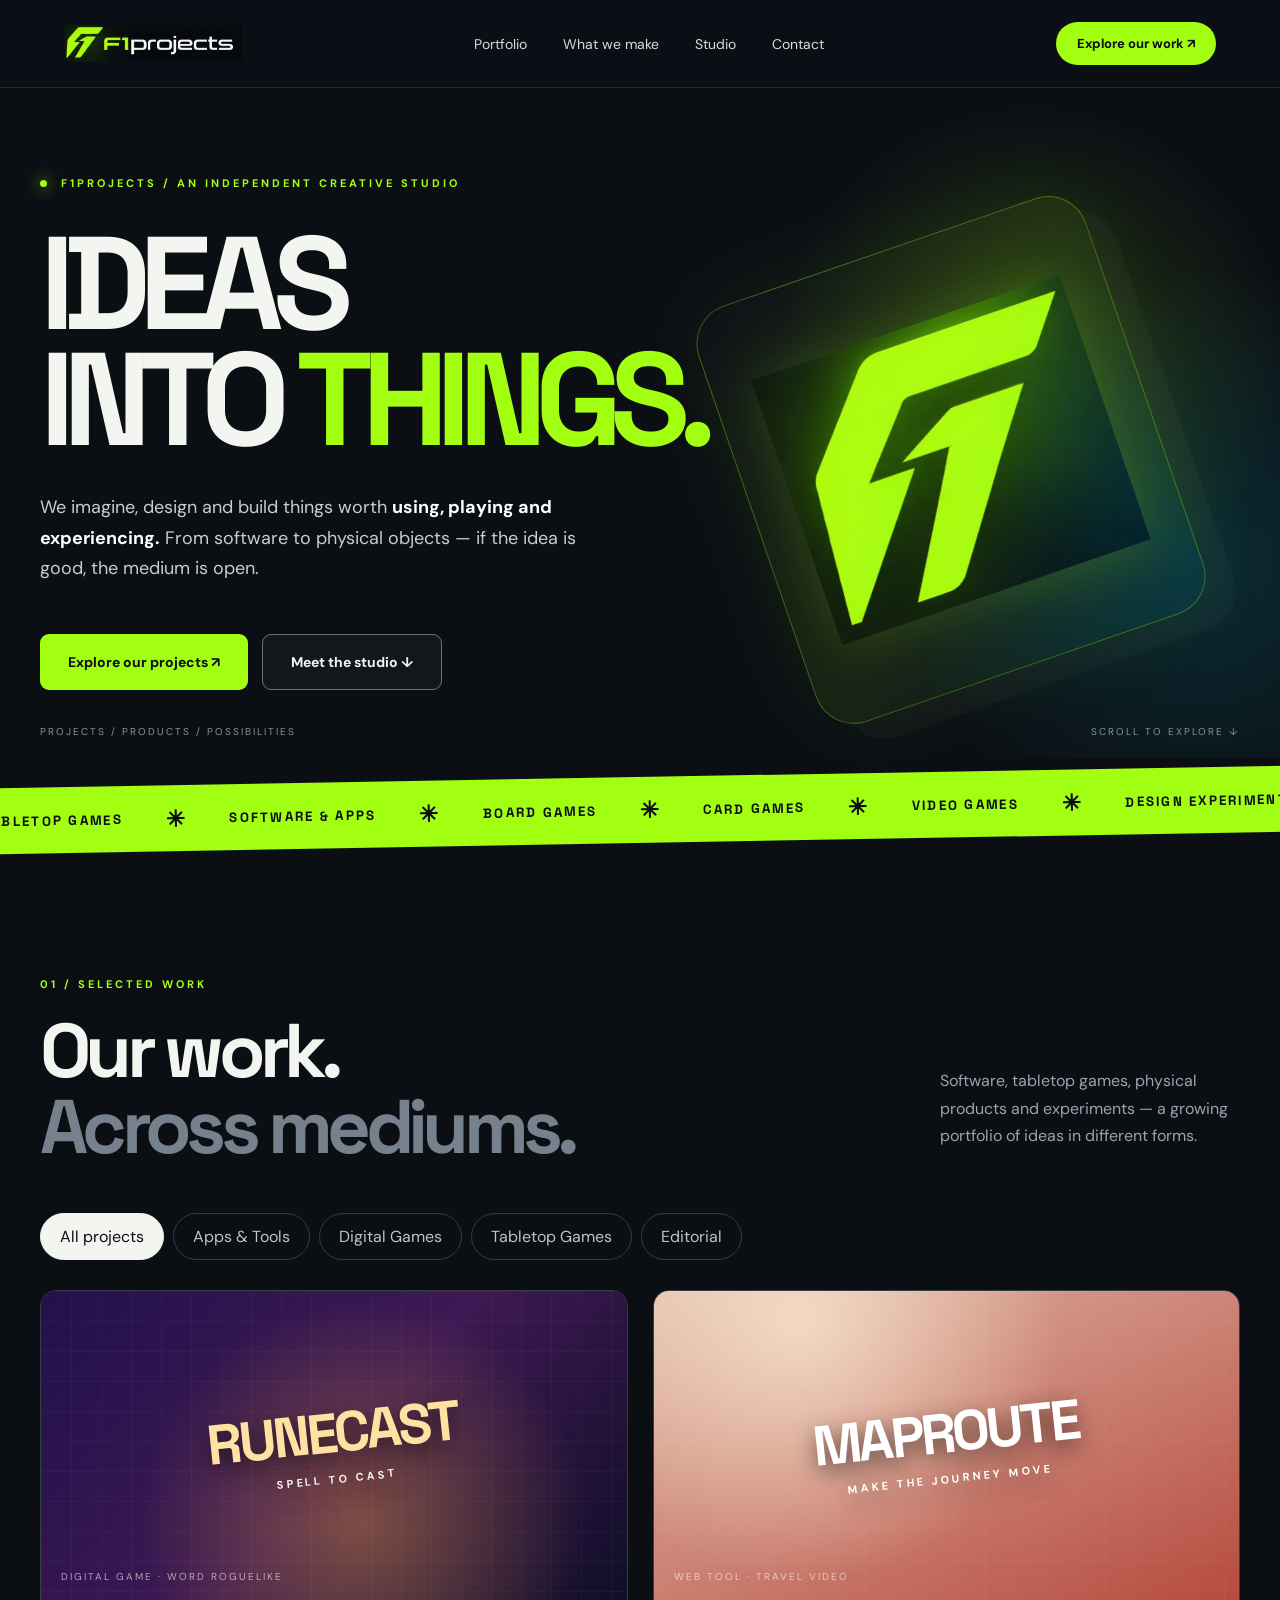
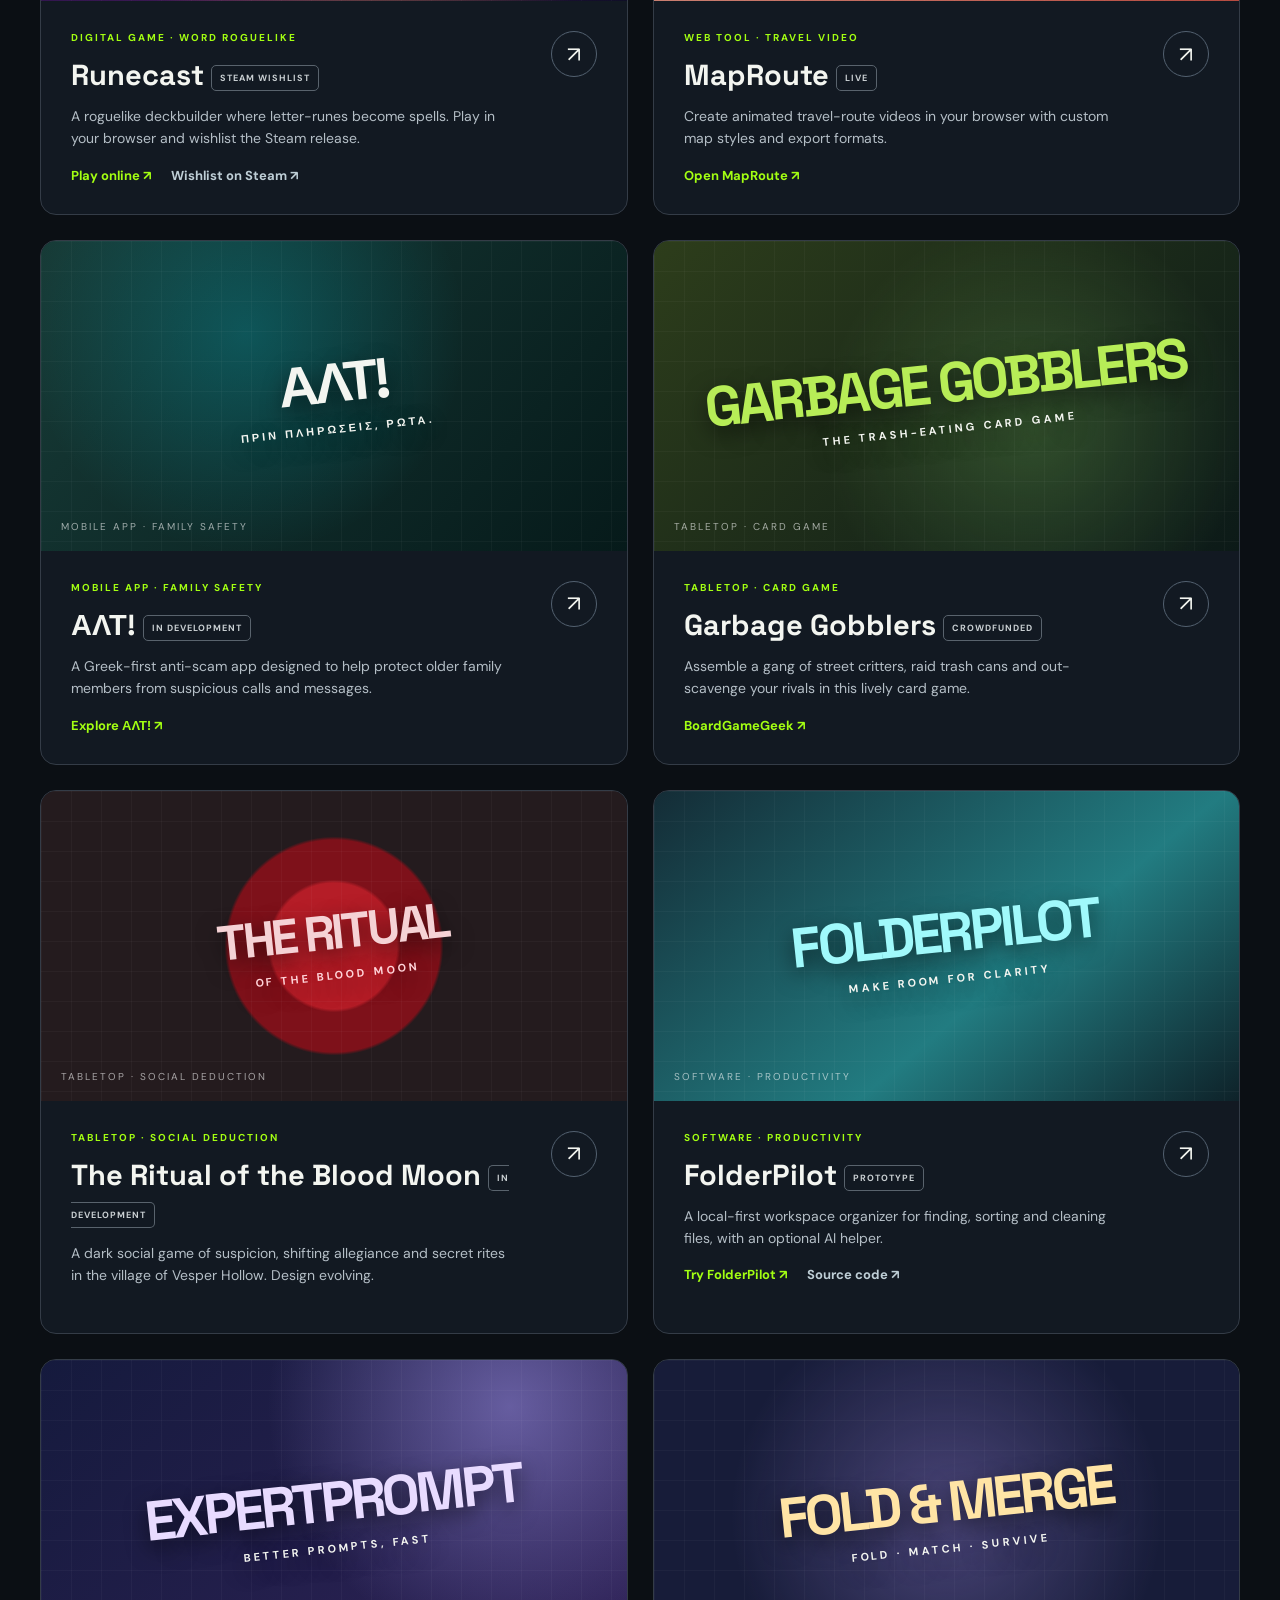
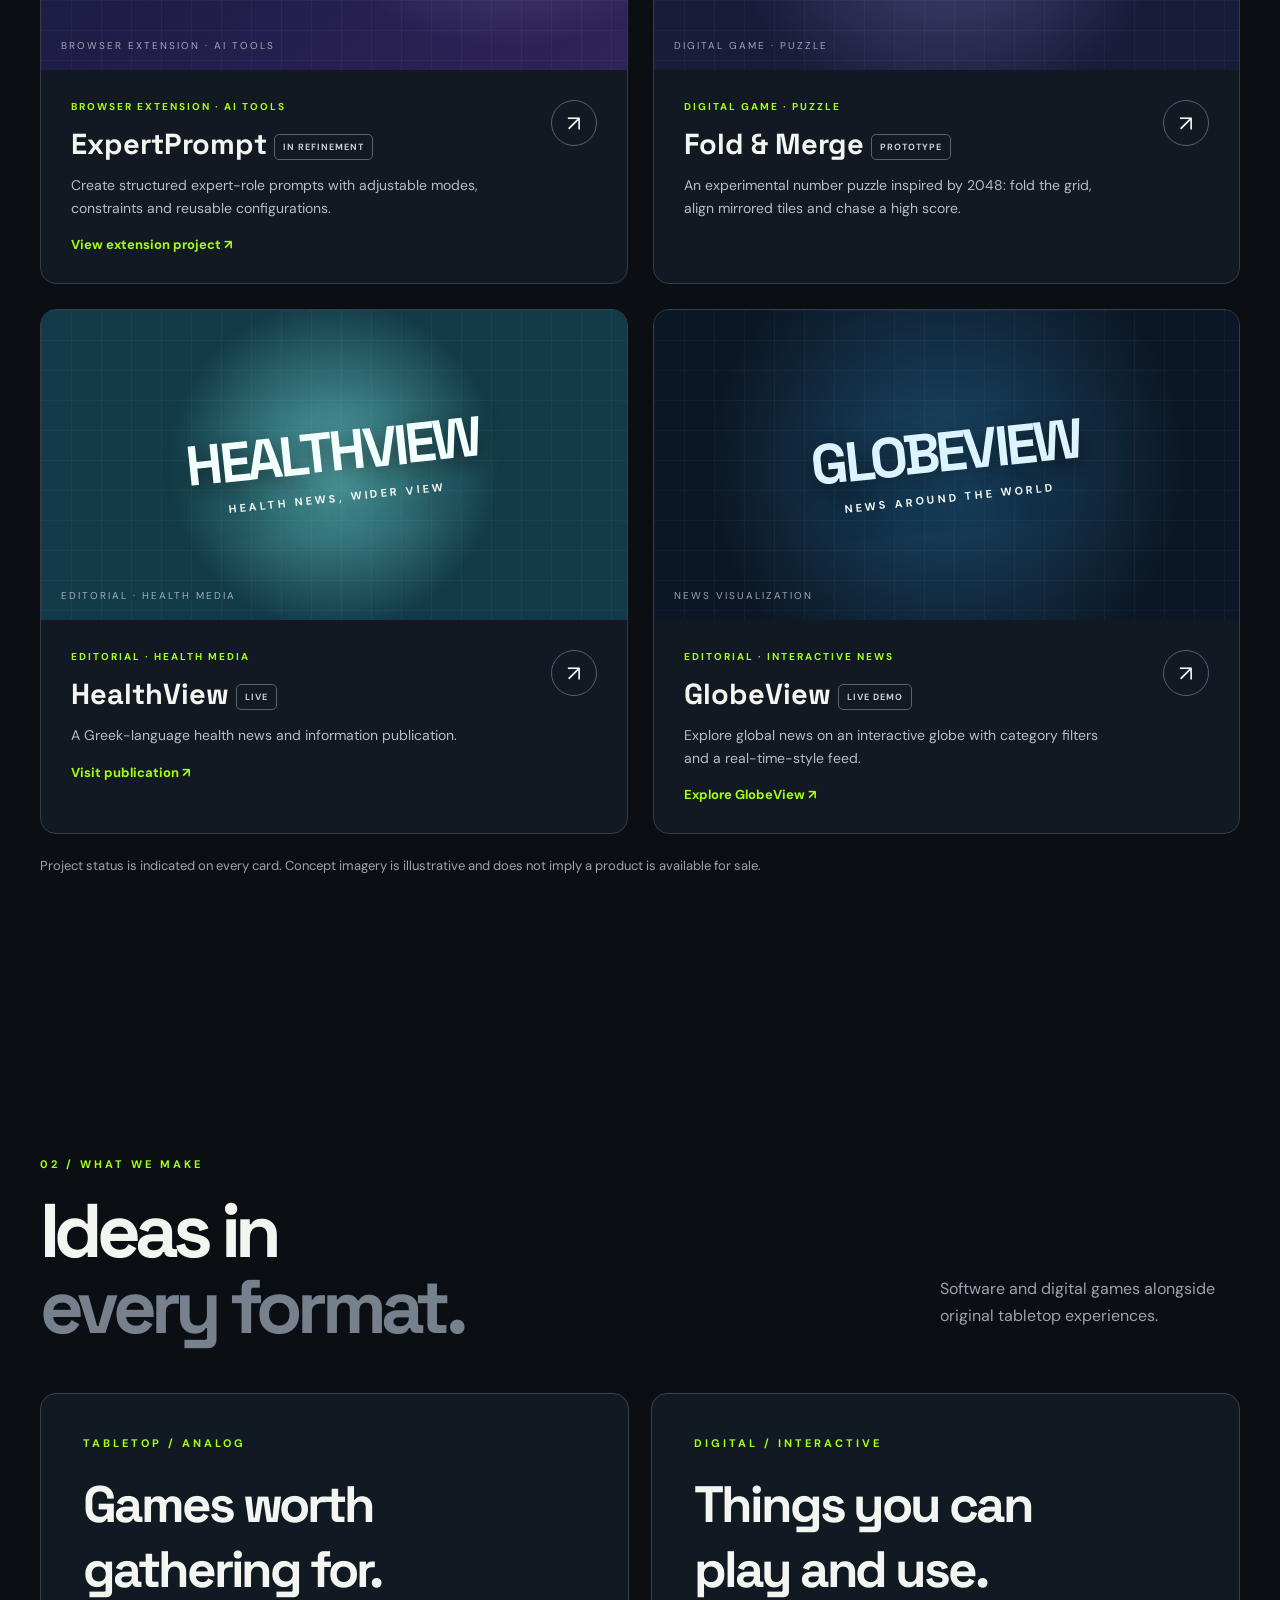
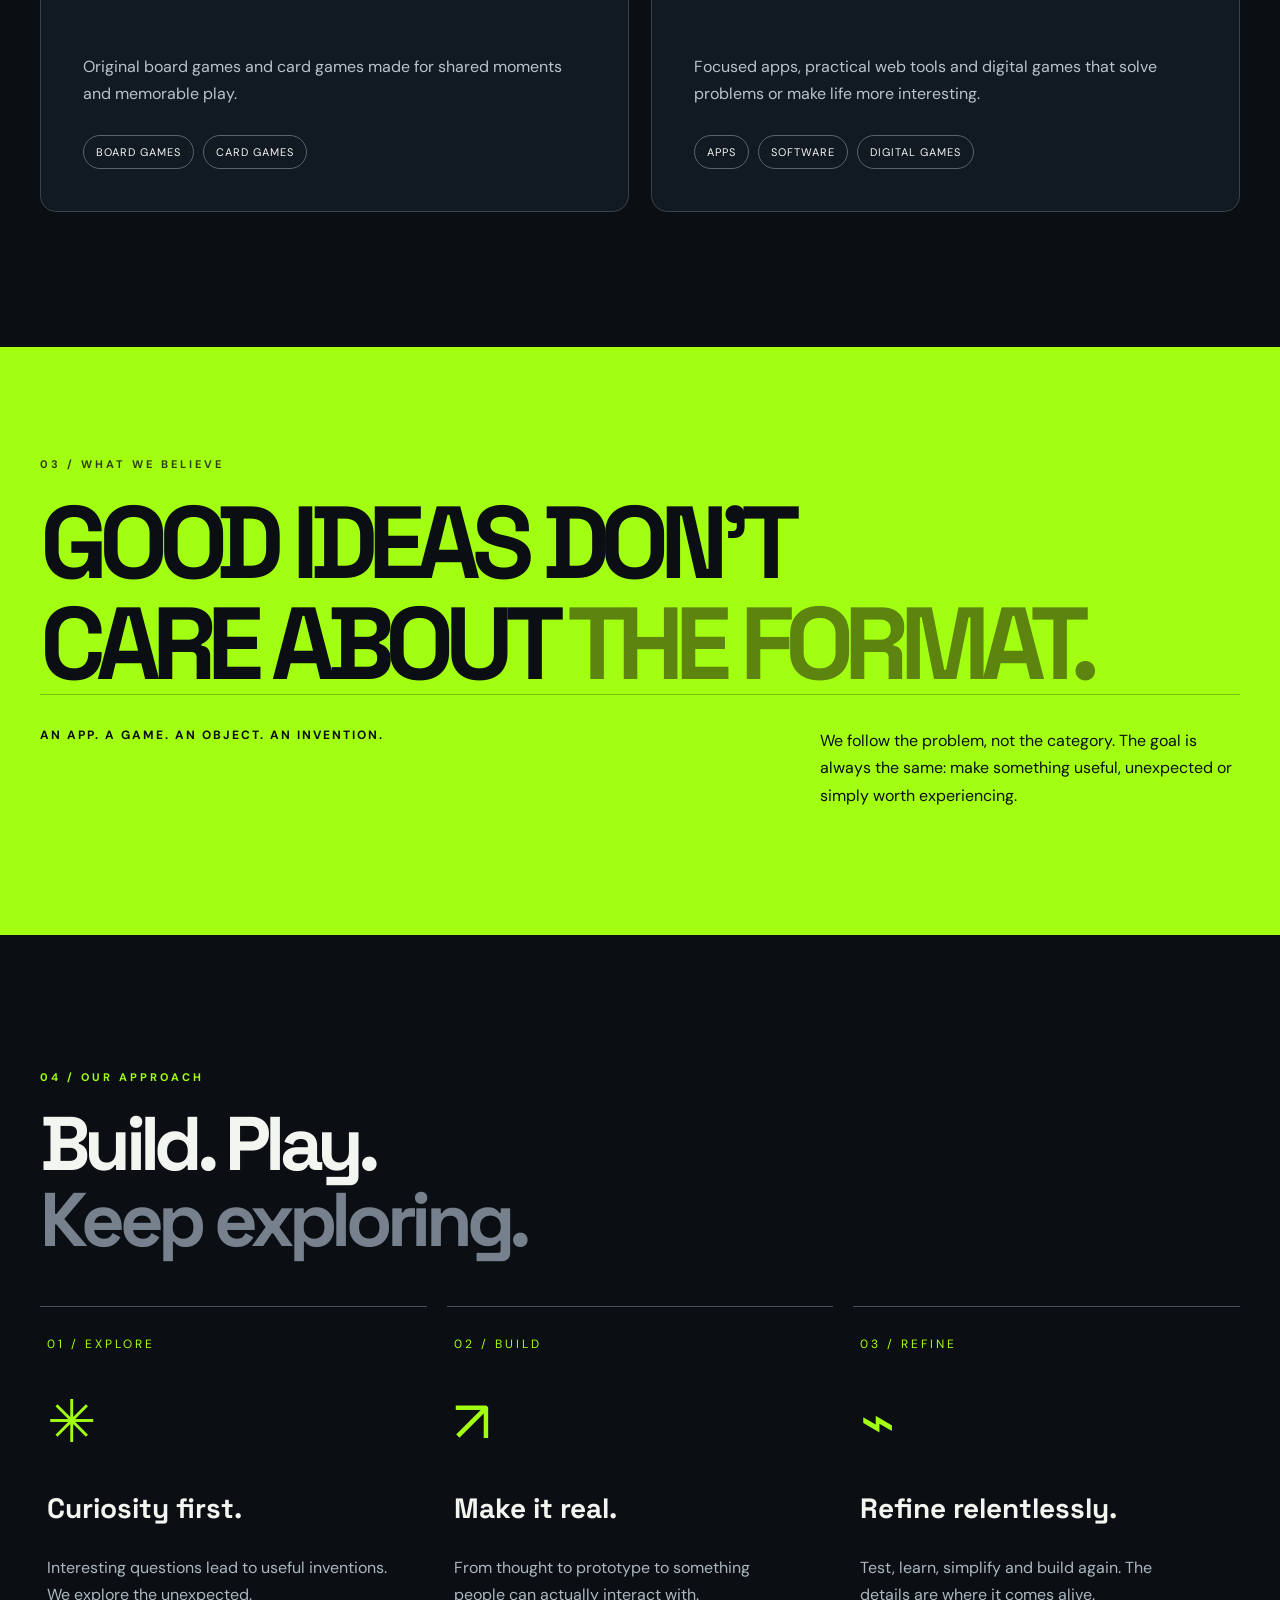
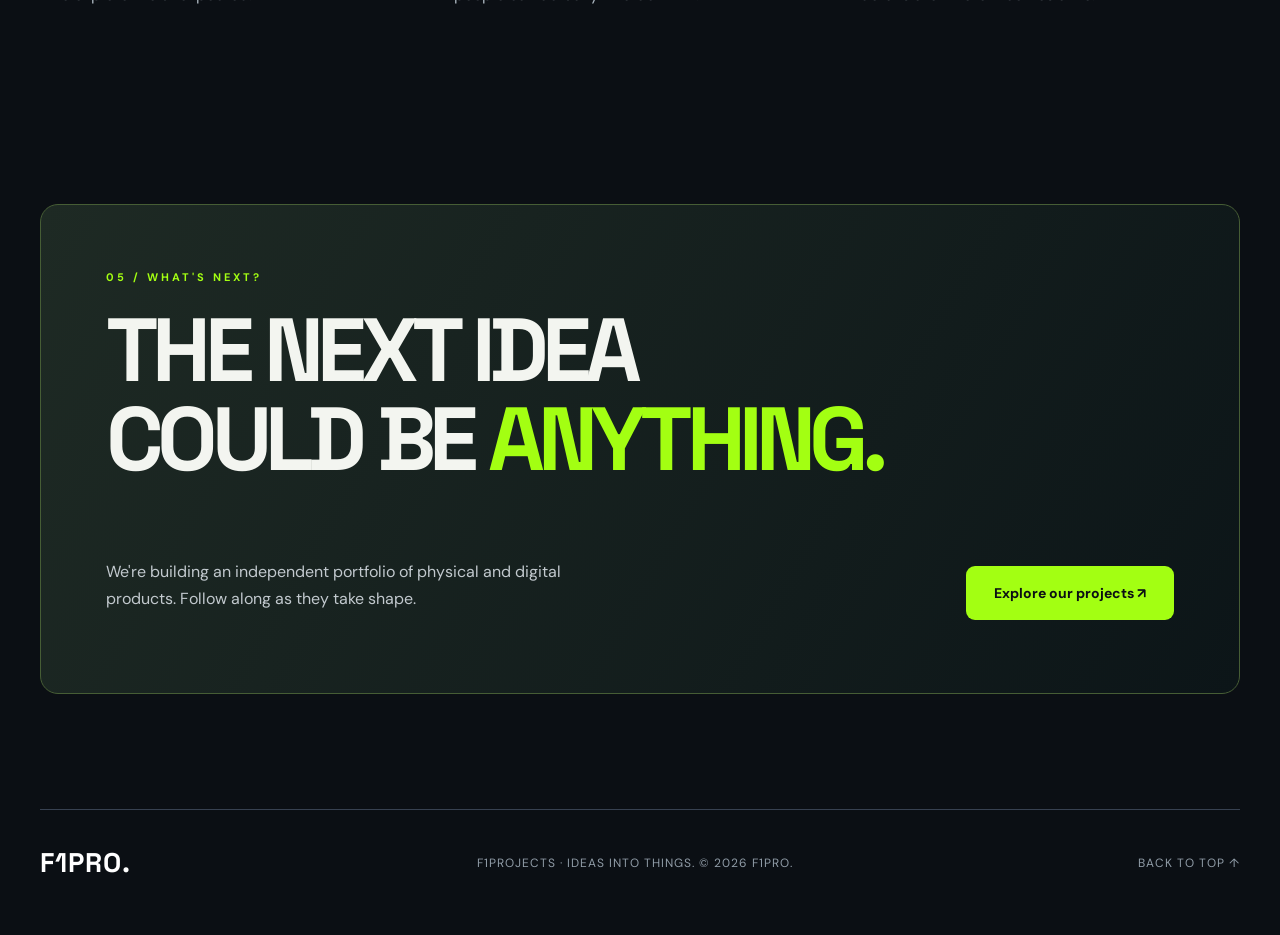
==== commit 0f77ea55: "Restore original premium F1projects site, retain portfolio and brand updates" ====
--- a/index.html
+++ b/index.html
@@ -3,7 +3,7 @@
 <head>
 <meta charset="UTF-8"><meta name="viewport" content="width=device-width,initial-scale=1">
 <meta name="theme-color" content="#0b0f14">
-<meta name="description" content="F1projects (F1PRO) creates digital tools, video games and tabletop experiences.">
+<meta name="description" content="F1projects (F1PRO) creates physical products, digital tools, board games and inventive experiences.">
 <title>F1projects / F1PRO — Ideas into things.</title>
 <link rel="preconnect" href="https://fonts.googleapis.com"><link rel="preconnect" href="https://fonts.gstatic.com" crossorigin>
 <link href="https://fonts.googleapis.com/css2?family=DM+Sans:wght@400;500;600;700&family=Space+Grotesk:wght@400;500;600;700&display=swap" rel="stylesheet">
@@ -17,50 +17,25 @@
 .manifesto{background:var(--lime);color:var(--ink);padding:110px 0;position:relative;overflow:hidden}.manifesto .kicker{color:#31410e}.manifesto .big{font:700 clamp(54px,8vw,117px)/.98 'Space Grotesk';letter-spacing:-.09em;max-width:1130px}.manifesto .big span{color:#5c840f}.manifesto-bottom{display:flex;justify-content:space-between;gap:50px;border-top:1px solid #0b0f1440;padding-top:32px}.manifesto-bottom b{letter-spacing:2px;font-size:12px}.manifesto-bottom p{line-height:1.7;max-width:420px}.principles{display:grid;grid-template-columns:repeat(3,1fr);gap:20px}.principle{border-top:1px solid #46515d;padding:25px 7px 15px}.principle .number{font-size:12px;color:var(--lime);letter-spacing:3px}.symbol{font-size:59px;margin:30px 0;color:var(--lime)}.principle h3{font-size:28px}.principle p{max-width:340px;color:#acb7c0;line-height:1.7}.contact{padding:30px 0 115px}.contact-box{position:relative;background:linear-gradient(120deg,#1e2a24,#0c1518);border:1px solid #465d35;border-radius:18px;padding:65px;overflow:hidden}.contact h2{font-size:clamp(46px,7vw,94px);line-height:.99;letter-spacing:-.075em}.contact h2 span{color:var(--lime)}.contact-row{display:flex;align-items:center;justify-content:space-between;gap:30px}.contact-row p{max-width:470px;color:#c2c9ce;line-height:1.7}.footer{display:flex;justify-content:space-between;align-items:center;gap:20px;border-top:1px solid #374151;padding:35px 0 55px;color:#909ca7;font-size:12px;letter-spacing:1px}.footer strong{color:white;font:700 27px 'Space Grotesk'}
 @media(max-width:850px){.shell{width:min(100% - 36px,680px)}header{height:73px;padding:0 20px}.brand{font-size:25px}.nav-cta{display:none}.menu{display:block}nav{display:none;position:absolute;left:0;right:0;top:73px;background:#0b0f14;padding:26px;flex-direction:column;gap:26px;border-bottom:1px solid #3c444c}nav.open{display:flex}.hero{min-height:665px}.hero-art{right:-135px;top:90px;width:300px;height:300px;opacity:.25}h1{font-size:clamp(64px,13vw,100px)}.hero-sub{font-size:16px}.section{padding:85px 0}.section-heading{display:block}.section-heading p{margin-top:25px}.project-grid{grid-template-columns:1fr}.art{height:270px}.manifesto{padding:85px 0}.manifesto-bottom,.contact-row{display:block}.manifesto-bottom p{margin-top:25px}.principles{grid-template-columns:1fr}.contact-box{padding:34px 24px}.contact-row .btn{margin-top:18px}.footer{flex-wrap:wrap}.ticker div{min-width:1000px}}
 @media(prefers-reduced-motion:reduce){html{scroll-behavior:auto}*{transition:none!important}}
-.studio-grid{display:grid;grid-template-columns:1fr 1fr;gap:22px}.studio-panel{padding:42px;border:1px solid #38424b;background:#111922;border-radius:16px}.studio-panel h3{font-size:clamp(30px,4vw,52px);letter-spacing:-.06em}.studio-panel p{line-height:1.7;color:#b8c3cd}.media-pills{display:flex;flex-wrap:wrap;gap:9px;margin-top:28px}.media-pills span{padding:9px 12px;border:1px solid #586371;border-radius:30px;font-size:11px;letter-spacing:1px}@media(max-width:850px){.studio-grid{grid-template-columns:1fr}.studio-panel{padding:28px}}.project-artword{position:relative;z-index:1;display:flex;flex-direction:column;align-items:center;max-width:90%;text-align:center;transform:rotate(-6deg);text-shadow:0 8px 22px #0009}.project-artword span{font:700 clamp(32px,4.7vw,56px)/.96 'Space Grotesk',sans-serif;letter-spacing:-.065em}.project-artword small{display:block;font:700 11px 'DM Sans',sans-serif;letter-spacing:3px;margin-top:12px}.runecast-art{background:radial-gradient(circle at 55% 75%,#f3a83860,transparent 56%),linear-gradient(130deg,#22114b,#3e1953 52%,#100e28)}.runecast-art .project-artword span{color:#ffe2a3}.maproute-art{background:radial-gradient(circle at 25% 10%,#fff3d9aa,transparent 50%),linear-gradient(155deg,#e0b9a7,#b64b40)}.maproute-art .project-artword{color:#fff}.gobblers-art{background:radial-gradient(circle at 65% 60%,#82cc683d,transparent 50%),linear-gradient(135deg,#2d3d1b,#0c1a18)}.gobblers-art .project-artword span{color:#b7ed57}.ritual-art{background:radial-gradient(circle at center,#b51d27 0 19%,#7e111a 20% 32%,#241b1e 33% 100%)}.ritual-art .project-artword span{color:#f5d2d5;font-size:clamp(28px,4vw,49px)}.ritual-art .project-artword small{color:#ffd4d9}.folderpilot-art{background:linear-gradient(140deg,#142c36,#227c81 60%,#0e2229)}.folderpilot-art .project-artword span{color:#a0f9fb}.expert-art{background:radial-gradient(circle at 80% 15%,#b1a4ff77,transparent 45%),linear-gradient(135deg,#151a3d,#302359)}.expert-art .project-artword span{color:#e8dbff}.fold-art{background:radial-gradient(circle,#8c7aca6e,transparent 65%),#171c39}.fold-art .project-artword span{color:#ffe4a5}.health-art{background:radial-gradient(circle at center,#72d9d5aa,transparent 50%),#123a48}.health-art .project-artword span{color:#f2fffc}.card-links{display:flex;gap:20px;flex-wrap:wrap;margin-top:17px}.product-link{color:var(--lime);font-weight:700;font-size:13px;text-decoration:none}.product-link:hover{text-decoration:underline}.secondary-link{color:#beced6}.project-info{min-height:200px}.project-grid .project{min-width:0}.actual-image{position:absolute;inset:0;width:100%;height:100%;object-fit:cover;z-index:2;transition:transform .4s}.project:hover .actual-image{transform:scale(1.045)}.art:has(.actual-image) .project-artword{display:none}.art:has(.actual-image) .art-tag{z-index:4;color:white;background:#071017bb;backdrop-filter:blur(12px);border-radius:7px;padding:7px 10px}.art:has(.actual-image) .actual-image[style*="none"]+.project-artword{display:flex}.art:has(.actual-image) .actual-image[style*="none"]~.art-tag{background:transparent}.globe-art{background:radial-gradient(circle at 50% 50%,#1a354b,#090e15 68%)}.globe-art::before{content:'';position:absolute;width:245px;height:245px;border:1px solid #315169;border-radius:50%;background:repeating-radial-gradient(ellipse at center,transparent 0 30px,#31516966 31px 32px,transparent 33px 49px);opacity:.85}.globe-art .project-artword{z-index:2}.globe-art .project-artword span{color:#bed8ef;font-size:45px}.health-logo span{letter-spacing:-3px;text-transform:lowercase}
-/* Portfolio presentation refresh — breathable cards and brand-authentic directions */
-.hero{min-height:650px}
-.hero-art{transform:rotate(-7deg);width:min(29vw,400px);height:400px}
-.project-grid{gap:30px;grid-template-columns:repeat(2,minmax(0,1fr))}
-.project .art{height:300px}
-.project-info{padding:32px;min-height:195px}
-.project .art-tag{bottom:18px;left:20px;padding:7px 10px;background:#081016c9;border-radius:6px;backdrop-filter:blur(8px);z-index:4}
-.section-heading{margin-bottom:42px}
-.filters{margin-bottom:35px}
-.project .art:has(.actual-image) .actual-image{object-fit:contain;object-position:center;background:transparent}
-.project .art:has(.actual-image){background-color:#151b23}
-.project .art:has(.actual-image) .art-tag{color:white}
-.project .art:has(.actual-image) .actual-image[src*="thum.io"]{object-fit:cover;object-position:center}
-.gobblers-art{background:radial-gradient(ellipse at center,#527529 0%,#233d20 60%,#101a13 100%)}
-.gobblers-art .project-artword span{color:#a5d74d;text-shadow:3px 4px #5c2a63,0 7px 30px #020401;font-family:'Space Grotesk',sans-serif;letter-spacing:-.075em;transform:rotate(-3deg)}
-.gobblers-art .project-artword:before{content:'';position:absolute;inset:-45px -55px;background:#5da339;border-radius:41% 56% 48% 52%;filter:blur(3px);opacity:.75;z-index:-1}
-.ritual-art{background:radial-gradient(circle at 50% 42%,#ca1f31 0 24%,#79141e 25% 37%,#20171b 38% 100%)}
-.ritual-art .project-artword span{color:#f6e9e5;text-shadow:0 4px 12px #000;font-family:'Space Grotesk',sans-serif;letter-spacing:-.06em}
-.ritual-art .project-artword small{color:#f5535e}
-.alt-art{background:radial-gradient(circle at 55% 45%,#67c2b8,#1b5d59 60%,#103637)}
-.alt-art .project-artword{background:#f5f7ef;padding:38px 42px;border-radius:22px;box-shadow:20px 26px 35px #0005;transform:rotate(-7deg)}
-.alt-art .project-artword span{color:#145b54;font-size:70px}
-.alt-art .project-artword small{color:#145b54;letter-spacing:1px}
-@media(max-width:850px){.project-grid{grid-template-columns:1fr;gap:22px}.project .art{height:260px}.project-info{min-height:0;padding:25px}.hero-art{width:300px;height:300px;transform:rotate(-6deg)}}
-.brand-logo{display:block;width:205px;max-width:100%;height:47px;object-fit:contain;object-position:left center}.hero-art{display:grid;place-items:center}.hero-art img{width:89%;height:89%;object-fit:contain;filter:drop-shadow(0 0 34px #a3ff1233)}.project .art .portfolio-cover{position:absolute;inset:0;width:100%;height:100%;object-fit:cover;object-position:center;z-index:1;transition:transform .25s}.project:hover .portfolio-cover{transform:scale(1.035)}.project .art-tag{position:absolute;z-index:3;bottom:16px;left:18px;padding:7px 10px;background:#071015c9;color:#fff;border-radius:6px;backdrop-filter:blur(7px)}.project-grid{grid-template-columns:repeat(2,minmax(0,1fr));gap:25px}.project .art{height:310px}.project-info{min-height:185px}.hero{overflow:hidden}.hero-art{pointer-events:none}@media(max-width:850px){.project-grid{grid-template-columns:1fr}.project .art{height:290px}.brand-logo{width:165px;height:40px}.hero-art{opacity:.32}}</style>
+.studio-grid{display:grid;grid-template-columns:1fr 1fr;gap:22px}.studio-panel{padding:42px;border:1px solid #38424b;background:#111922;border-radius:16px}.studio-panel h3{font-size:clamp(30px,4vw,52px);letter-spacing:-.06em}.studio-panel p{line-height:1.7;color:#b8c3cd}.media-pills{display:flex;flex-wrap:wrap;gap:9px;margin-top:28px}.media-pills span{padding:9px 12px;border:1px solid #586371;border-radius:30px;font-size:11px;letter-spacing:1px}@media(max-width:850px){.studio-grid{grid-template-columns:1fr}.studio-panel{padding:28px}}.project-artword{position:relative;z-index:1;display:flex;flex-direction:column;align-items:center;max-width:90%;text-align:center;transform:rotate(-6deg);text-shadow:0 8px 22px #0009}.project-artword span{font:700 clamp(32px,4.7vw,56px)/.96 'Space Grotesk',sans-serif;letter-spacing:-.065em}.project-artword small{display:block;font:700 11px 'DM Sans',sans-serif;letter-spacing:3px;margin-top:12px}.runecast-art{background:radial-gradient(circle at 55% 75%,#f3a83860,transparent 56%),linear-gradient(130deg,#22114b,#3e1953 52%,#100e28)}.runecast-art .project-artword span{color:#ffe2a3}.maproute-art{background:radial-gradient(circle at 25% 10%,#fff3d9aa,transparent 50%),linear-gradient(155deg,#e0b9a7,#b64b40)}.maproute-art .project-artword{color:#fff}.gobblers-art{background:radial-gradient(circle at 65% 60%,#82cc683d,transparent 50%),linear-gradient(135deg,#2d3d1b,#0c1a18)}.gobblers-art .project-artword span{color:#b7ed57}.ritual-art{background:radial-gradient(circle at center,#b51d27 0 19%,#7e111a 20% 32%,#241b1e 33% 100%)}.ritual-art .project-artword span{color:#f5d2d5;font-size:clamp(28px,4vw,49px)}.ritual-art .project-artword small{color:#ffd4d9}.folderpilot-art{background:linear-gradient(140deg,#142c36,#227c81 60%,#0e2229)}.folderpilot-art .project-artword span{color:#a0f9fb}.expert-art{background:radial-gradient(circle at 80% 15%,#b1a4ff77,transparent 45%),linear-gradient(135deg,#151a3d,#302359)}.expert-art .project-artword span{color:#e8dbff}.fold-art{background:radial-gradient(circle,#8c7aca6e,transparent 65%),#171c39}.fold-art .project-artword span{color:#ffe4a5}.health-art{background:radial-gradient(circle at center,#72d9d5aa,transparent 50%),#123a48}.health-art .project-artword span{color:#f2fffc}.card-links{display:flex;gap:20px;flex-wrap:wrap;margin-top:17px}.product-link{color:var(--lime);font-weight:700;font-size:13px;text-decoration:none}.product-link:hover{text-decoration:underline}.secondary-link{color:#beced6}.project-info{min-height:200px}.project-grid .project{min-width:0}</style>
 </head>
 <body>
-<header><a class="brand" href="#top" aria-label="F1projects home"><img src="assets/brand-lockup.svg" alt="F1projects" class="brand-logo"></a><nav id="nav" aria-label="Main navigation"><a href="#work">Portfolio</a><a href="#disciplines">What we make</a><a href="#studio">Studio</a><a href="#contact">Contact</a></nav><a class="nav-cta" href="#work">Explore our work ↗</a><button class="menu" id="menu" aria-label="Toggle navigation" aria-expanded="false">☰</button></header>
+<header><a class="brand" href="#top" aria-label="F1projects home"><img src="assets/brand-lockup.svg" alt="F1projects" style="display:block;width:178px;height:48px;object-fit:contain"></a><nav id="nav" aria-label="Main navigation"><a href="#work">Portfolio</a><a href="#disciplines">What we make</a><a href="#studio">Studio</a><a href="#contact">Contact</a></nav><a class="nav-cta" href="#work">Explore our work ↗</a><button class="menu" id="menu" aria-label="Toggle navigation" aria-expanded="false">☰</button></header>
 <main id="top">
-<section class="hero shell"><div class="hero-art" aria-hidden="true"><img src="assets/brandmark.svg" alt=""></div><div class="eyebrow">F1PROJECTS / AN INDEPENDENT CREATIVE STUDIO</div><h1>IDEAS<br>INTO <em>THINGS.</em></h1><p class="hero-sub">We imagine, design and build things worth <strong>using, playing and experiencing.</strong> From practical software to digital games and tabletop experiences.</p><div class="actions"><a class="btn btn-lime" href="#work">Explore our projects ↗</a><a class="btn btn-outline" href="#studio">Meet the studio ↓</a></div><div class="hero-bottom"><span>PROJECTS / PRODUCTS / POSSIBILITIES</span><span>SCROLL TO EXPLORE ↓</span></div></section>
+<section class="hero shell"><div class="hero-art" aria-hidden="true"><img src="assets/brandmark.svg" alt="" style="width:80%;height:80%;object-fit:contain;filter:drop-shadow(0 0 30px #a3ff1233)"></div><div class="eyebrow">F1PROJECTS / AN INDEPENDENT CREATIVE STUDIO</div><h1>IDEAS<br>INTO <em>THINGS.</em></h1><p class="hero-sub">We imagine, design and build things worth <strong>using, playing and experiencing.</strong> From software to physical objects — if the idea is good, the medium is open.</p><div class="actions"><a class="btn btn-lime" href="#work">Explore our projects ↗</a><a class="btn btn-outline" href="#studio">Meet the studio ↓</a></div><div class="hero-bottom"><span>PROJECTS / PRODUCTS / POSSIBILITIES</span><span>SCROLL TO EXPLORE ↓</span></div></section>
 <div class="ticker"><div><span>TABLETOP GAMES</span><b>✳</b><span>SOFTWARE & APPS</span><b>✳</b><span>BOARD GAMES</span><b>✳</b><span>CARD GAMES</span><b>✳</b><span>VIDEO GAMES</span><b>✳</b><span>DESIGN EXPERIMENTS</span></div></div>
-<section class="section shell" id="work"><div class="section-heading"><div><div class="kicker">01 / SELECTED WORK</div><h2>Our work.<br><span>Across mediums.</span></h2></div><p>Software, tabletop games, board games and creative experiments — a growing portfolio of ideas in different forms.</p></div><div class="filters" role="group" aria-label="Filter projects"><button class="filter active" data-filter="all" aria-pressed="true">All projects</button><button class="filter" data-filter="digital" aria-pressed="false">Apps & Tools</button><button class="filter" data-filter="digital-games" aria-pressed="false">Digital Games</button><button class="filter" data-filter="tabletop" aria-pressed="false">Tabletop Games</button><button class="filter" data-filter="editorial" aria-pressed="false">Editorial</button></div><div class="project-grid"><article class="project" data-category="digital-games"><div class="art runecast-art"><img class="portfolio-cover" src="assets/runecast.svg" alt="runecast showcase artwork" loading="lazy"><span class="art-tag">DIGITAL GAME · WORD ROGUELIKE</span></div><div class="project-info"><div><div class="kind">DIGITAL GAME · WORD ROGUELIKE</div><h3>Runecast <span class="status">STEAM WISHLIST</span></h3><p>A roguelike deckbuilder where letter-runes become spells. Play in your browser and wishlist the Steam release.</p><div class="card-links"><a class="product-link" href="https://runecast.gg" target="_blank" rel="noopener noreferrer">Play online ↗</a> <a class="product-link secondary-link" href="https://store.steampowered.com/app/5296090/" target="_blank" rel="noopener noreferrer">Wishlist on Steam ↗</a></div></div><a class="arrow" href="https://runecast.gg" target="_blank" rel="noopener noreferrer" aria-label="Open Runecast">↗</a></div></article>
-<article class="project" data-category="digital"><div class="art maproute-art"><img class="portfolio-cover" src="assets/maproute.svg" alt="maproute showcase artwork" loading="lazy"><span class="art-tag">WEB TOOL · TRAVEL VIDEO</span></div><div class="project-info"><div><div class="kind">WEB TOOL · TRAVEL VIDEO</div><h3>MapRoute <span class="status">LIVE</span></h3><p>Create animated travel-route videos in your browser with custom map styles and export formats.</p><div class="card-links"><a class="product-link" href="https://maproute.app" target="_blank" rel="noopener noreferrer">Open MapRoute ↗</a></div></div><a class="arrow" href="https://maproute.app" target="_blank" rel="noopener noreferrer" aria-label="Open MapRoute">↗</a></div></article>
-<article class="project" data-category="digital"><div class="art alt-art"><img class="portfolio-cover" src="assets/alt.svg" alt="alt showcase artwork" loading="lazy"><span class="art-tag">MOBILE APP · FAMILY SAFETY</span></div><div class="project-info"><div><div class="kind">MOBILE APP · FAMILY SAFETY</div><h3>ΑΛΤ! <span class="status">IN DEVELOPMENT</span></h3><p>Family protection against phone and message scams, with suspicious-message checks, trusted contacts and family alerts.</p><div class="card-links"><a class="product-link" href="https://alt-web-sandy.vercel.app" target="_blank" rel="noopener noreferrer">Explore ΑΛΤ! ↗</a></div></div><a class="arrow" href="https://alt-web-sandy.vercel.app" target="_blank" rel="noopener noreferrer" aria-label="Open ΑΛΤ!">↗</a></div></article>
-<article class="project" data-category="tabletop"><div class="art gobblers-art"><img class="portfolio-cover" src="assets/garbagegobblers.svg" alt="garbagegobblers showcase artwork" loading="lazy"><span class="art-tag">TABLETOP · CARD GAME</span></div><div class="project-info"><div><div class="kind">TABLETOP · CARD GAME</div><h3>Garbage Gobblers <span class="status">CROWDFUNDED</span></h3><p>Assemble a gang of street critters, raid trash cans and out-scavenge your rivals in this lively card game.</p><div class="card-links"><a class="product-link" href="https://boardgamegeek.com/boardgame/440080/garbage-gobblers" target="_blank" rel="noopener noreferrer">BoardGameGeek ↗</a></div></div><a class="arrow" href="https://boardgamegeek.com/boardgame/440080/garbage-gobblers" target="_blank" rel="noopener noreferrer" aria-label="Open Garbage Gobblers">↗</a></div></article>
-<article class="project" data-category="tabletop"><div class="art ritual-art"><img class="portfolio-cover" src="assets/bloodmoon.svg" alt="bloodmoon showcase artwork" loading="lazy"><span class="art-tag">TABLETOP · SOCIAL DEDUCTION</span></div><div class="project-info"><div><div class="kind">TABLETOP · SOCIAL DEDUCTION</div><h3>The Ritual of the Blood Moon <span class="status">IN DEVELOPMENT</span></h3><p>A dark social game of suspicion, shifting allegiance and secret rites in the village of Vesper Hollow. Design evolving.</p><div class="card-links"></div></div><span class="arrow" aria-hidden="true">↗</span></div></article>
-<article class="project" data-category="digital"><div class="art folderpilot-art"><img class="portfolio-cover" src="assets/folderpilot.svg" alt="folderpilot showcase artwork" loading="lazy"><span class="art-tag">SOFTWARE · PRODUCTIVITY</span></div><div class="project-info"><div><div class="kind">SOFTWARE · PRODUCTIVITY</div><h3>FolderPilot <span class="status">PROTOTYPE</span></h3><p>A local-first workspace organizer for finding, sorting and cleaning files, with an optional AI helper.</p><div class="card-links"><a class="product-link" href="https://perdido101.github.io/folderpilot/" target="_blank" rel="noopener noreferrer">Try FolderPilot ↗</a> </div></div><a class="arrow" href="https://perdido101.github.io/folderpilot/" target="_blank" rel="noopener noreferrer" aria-label="Open FolderPilot">↗</a></div></article>
-<article class="project" data-category="digital"><div class="art expert-art"><img class="portfolio-cover" src="assets/expertprompt.svg" alt="expertprompt showcase artwork" loading="lazy"><span class="art-tag">BROWSER EXTENSION · AI TOOLS</span></div><div class="project-info"><div><div class="kind">BROWSER EXTENSION · AI TOOLS</div><h3>ExpertPrompt <span class="status">IN REFINEMENT</span></h3><p>Create structured expert-role prompts with adjustable modes, constraints and reusable configurations.</p><div class="card-links"></div></div><span class="arrow" aria-hidden="true">↗</span></div></article>
-<article class="project" data-category="digital-games"><div class="art fold-art"><img class="portfolio-cover" src="assets/foldmerge.svg" alt="foldmerge showcase artwork" loading="lazy"><span class="art-tag">DIGITAL GAME · PUZZLE</span></div><div class="project-info"><div><div class="kind">DIGITAL GAME · PUZZLE</div><h3>Fold &amp; Merge <span class="status">PROTOTYPE</span></h3><p>An experimental number puzzle inspired by 2048: fold the grid, align mirrored tiles and chase a high score.</p><div class="card-links"></div></div><span class="arrow" aria-hidden="true">↗</span></div></article>
-<article class="project" data-category="editorial"><div class="art globe-art"><img class="portfolio-cover" src="assets/globeview.svg" alt="globeview showcase artwork" loading="lazy"><span class="art-tag">WORLD NEWS · VISUALIZATION</span></div><div class="project-info"><div><div class="kind">NEWS TECHNOLOGY · EXPERIMENT</div><h3>GlobeView <span class="status">LIVE DEMO</span></h3><p>An interactive globe with a filterable worldwide news feed.</p><div class="card-links"><a class="product-link" href="https://perdido101.github.io/globnew/" target="_blank" rel="noopener noreferrer">Explore GlobeView ↗</a></div></div><a class="arrow" href="https://perdido101.github.io/globnew/" target="_blank" rel="noopener noreferrer" aria-label="Open GlobeView">↗</a></div></article><article class="project" data-category="editorial"><div class="art health-art"><img class="portfolio-cover" src="assets/healthview.svg" alt="healthview showcase artwork" loading="lazy"><span class="art-tag">EDITORIAL · HEALTH MEDIA</span></div><div class="project-info"><div><div class="kind">EDITORIAL · HEALTH MEDIA</div><h3>HealthView <span class="status">LIVE</span></h3><p>A Greek-language health news and information publication.</p><div class="card-links"><a class="product-link" href="https://www.healthview.gr/" target="_blank" rel="noopener noreferrer">Visit publication ↗</a></div></div><a class="arrow" href="https://www.healthview.gr/" target="_blank" rel="noopener noreferrer" aria-label="Open HealthView">↗</a></div></article></div><p class="note">Project status is indicated on every card. Concept imagery is illustrative and does not imply a product is available for sale.</p></section>
-<section class="section shell" id="disciplines"><div class="section-heading"><div><div class="kicker">02 / WHAT WE MAKE</div><h2>Digital ideas.<br><span>Tabletop experiences.</span></h2></div><p>Apps, useful tools and original games — both on screens and around a table.</p></div><div class="studio-grid"><div class="studio-panel"><div class="kicker">TABLETOP / ANALOG</div><h3>Games made<br>to gather.</h3><p>Original board games and card games designed for real tables, shared moments and memorable play.</p><div class="media-pills"><span>BOARD GAMES</span><span>CARD GAMES</span><span>TABLETOP DESIGN</span></div></div><div class="studio-panel"><div class="kicker">DIGITAL / INTERACTIVE</div><h3>Things you can<br>play and use.</h3><p>Focused apps, practical web tools and digital games, designed to solve problems or make life more interesting.</p><div class="media-pills"><span>APPS</span><span>SOFTWARE</span><span>DIGITAL GAMES</span><span>TOOLS</span></div></div></div></section><section class="manifesto" id="studio"><div class="shell"><div class="kicker">03 / WHAT WE BELIEVE</div><div class="big">GOOD IDEAS DON'T<br>CARE ABOUT <span>THE FORMAT.</span></div><div class="manifesto-bottom"><b>APPS. DIGITAL GAMES. TABLETOP GAMES. IDEAS.</b><p>We follow the problem, not the category. The goal is always the same: make something useful, unexpected or simply worth experiencing.</p></div></div></section>
+<section class="section shell" id="work"><div class="section-heading"><div><div class="kicker">01 / SELECTED WORK</div><h2>Our work.<br><span>Across mediums.</span></h2></div><p>Software, tabletop games, physical products and experiments — a growing portfolio of ideas in different forms.</p></div><div class="filters" role="group" aria-label="Filter projects"><button class="filter active" data-filter="all" aria-pressed="true">All projects</button><button class="filter" data-filter="digital" aria-pressed="false">Apps & Tools</button><button class="filter" data-filter="digital-games" aria-pressed="false">Digital Games</button><button class="filter" data-filter="tabletop" aria-pressed="false">Tabletop Games</button><button class="filter" data-filter="editorial" aria-pressed="false">Editorial</button></div><div class="project-grid"><article class="project" data-category="digital-games"><div class="art runecast-art"><div class="project-artword"><span>RUNECAST</span><small>SPELL TO CAST</small></div><span class="art-tag">DIGITAL GAME · WORD ROGUELIKE</span></div><div class="project-info"><div><div class="kind">DIGITAL GAME · WORD ROGUELIKE</div><h3>Runecast <span class="status">STEAM WISHLIST</span></h3><p>A roguelike deckbuilder where letter-runes become spells. Play in your browser and wishlist the Steam release.</p><div class="card-links"><a class="product-link" href="https://runecast.gg" target="_blank" rel="noopener noreferrer">Play online ↗</a> <a class="product-link secondary-link" href="https://store.steampowered.com/app/5296090/" target="_blank" rel="noopener noreferrer">Wishlist on Steam ↗</a></div></div><a class="arrow" href="https://runecast.gg" target="_blank" rel="noopener noreferrer" aria-label="Open Runecast">↗</a></div></article>
+<article class="project" data-category="digital"><div class="art maproute-art"><div class="project-artword"><span>MAPROUTE</span><small>MAKE THE JOURNEY MOVE</small></div><span class="art-tag">WEB TOOL · TRAVEL VIDEO</span></div><div class="project-info"><div><div class="kind">WEB TOOL · TRAVEL VIDEO</div><h3>MapRoute <span class="status">LIVE</span></h3><p>Create animated travel-route videos in your browser with custom map styles and export formats.</p><div class="card-links"><a class="product-link" href="https://maproute.app" target="_blank" rel="noopener noreferrer">Open MapRoute ↗</a></div></div><a class="arrow" href="https://maproute.app" target="_blank" rel="noopener noreferrer" aria-label="Open MapRoute">↗</a></div></article>
+<article class="project" data-category="digital"><div class="art alt-art"><div class="project-artword"><span>ΑΛΤ!</span><small>ΠΡΙΝ ΠΛΗΡΩΣΕΙΣ, ΡΩΤΑ.</small></div><span class="art-tag">MOBILE APP · FAMILY SAFETY</span></div><div class="project-info"><div><div class="kind">MOBILE APP · FAMILY SAFETY</div><h3>ΑΛΤ! <span class="status">IN DEVELOPMENT</span></h3><p>A Greek-first anti-scam app designed to help protect older family members from suspicious calls and messages.</p><div class="card-links"><a class="product-link" href="https://alt-web-sandy.vercel.app" target="_blank" rel="noopener noreferrer">Explore ΑΛΤ! ↗</a></div></div><a class="arrow" href="https://alt-web-sandy.vercel.app" target="_blank" rel="noopener noreferrer" aria-label="Open ΑΛΤ!">↗</a></div></article>
+<article class="project" data-category="tabletop"><div class="art gobblers-art"><div class="project-artword"><span>GARBAGE GOBBLERS</span><small>THE TRASH-EATING CARD GAME</small></div><span class="art-tag">TABLETOP · CARD GAME</span></div><div class="project-info"><div><div class="kind">TABLETOP · CARD GAME</div><h3>Garbage Gobblers <span class="status">CROWDFUNDED</span></h3><p>Assemble a gang of street critters, raid trash cans and out-scavenge your rivals in this lively card game.</p><div class="card-links"><a class="product-link" href="https://boardgamegeek.com/boardgame/440080/garbage-gobblers" target="_blank" rel="noopener noreferrer">BoardGameGeek ↗</a></div></div><a class="arrow" href="https://boardgamegeek.com/boardgame/440080/garbage-gobblers" target="_blank" rel="noopener noreferrer" aria-label="Open Garbage Gobblers">↗</a></div></article>
+<article class="project" data-category="tabletop"><div class="art ritual-art"><div class="project-artword"><span>THE RITUAL</span><small>OF THE BLOOD MOON</small></div><span class="art-tag">TABLETOP · SOCIAL DEDUCTION</span></div><div class="project-info"><div><div class="kind">TABLETOP · SOCIAL DEDUCTION</div><h3>The Ritual of the Blood Moon <span class="status">IN DEVELOPMENT</span></h3><p>A dark social game of suspicion, shifting allegiance and secret rites in the village of Vesper Hollow. Design evolving.</p><div class="card-links"></div></div><span class="arrow" aria-hidden="true">↗</span></div></article>
+<article class="project" data-category="digital"><div class="art folderpilot-art"><div class="project-artword"><span>FOLDERPILOT</span><small>MAKE ROOM FOR CLARITY</small></div><span class="art-tag">SOFTWARE · PRODUCTIVITY</span></div><div class="project-info"><div><div class="kind">SOFTWARE · PRODUCTIVITY</div><h3>FolderPilot <span class="status">PROTOTYPE</span></h3><p>A local-first workspace organizer for finding, sorting and cleaning files, with an optional AI helper.</p><div class="card-links"><a class="product-link" href="https://perdido101.github.io/folderpilot/" target="_blank" rel="noopener noreferrer">Try FolderPilot ↗</a> <a class="product-link secondary-link" href="https://github.com/perdido101/folderpilot" target="_blank" rel="noopener noreferrer">Source code ↗</a></div></div><a class="arrow" href="https://perdido101.github.io/folderpilot/" target="_blank" rel="noopener noreferrer" aria-label="Open FolderPilot">↗</a></div></article>
+<article class="project" data-category="digital"><div class="art expert-art"><div class="project-artword"><span>EXPERTPROMPT</span><small>BETTER PROMPTS, FAST</small></div><span class="art-tag">BROWSER EXTENSION · AI TOOLS</span></div><div class="project-info"><div><div class="kind">BROWSER EXTENSION · AI TOOLS</div><h3>ExpertPrompt <span class="status">IN REFINEMENT</span></h3><p>Create structured expert-role prompts with adjustable modes, constraints and reusable configurations.</p><div class="card-links"><a class="product-link" href="https://github.com/perdido101/expertpromptexte" target="_blank" rel="noopener noreferrer">View extension project ↗</a></div></div><a class="arrow" href="https://github.com/perdido101/expertpromptexte" target="_blank" rel="noopener noreferrer" aria-label="Open ExpertPrompt">↗</a></div></article>
+<article class="project" data-category="digital-games"><div class="art fold-art"><div class="project-artword"><span>FOLD &amp; MERGE</span><small>FOLD · MATCH · SURVIVE</small></div><span class="art-tag">DIGITAL GAME · PUZZLE</span></div><div class="project-info"><div><div class="kind">DIGITAL GAME · PUZZLE</div><h3>Fold &amp; Merge <span class="status">PROTOTYPE</span></h3><p>An experimental number puzzle inspired by 2048: fold the grid, align mirrored tiles and chase a high score.</p><div class="card-links"></div></div><span class="arrow" aria-hidden="true">↗</span></div></article>
+<article class="project" data-category="editorial"><div class="art health-art"><div class="project-artword"><span>HEALTHVIEW</span><small>HEALTH NEWS, WIDER VIEW</small></div><span class="art-tag">EDITORIAL · HEALTH MEDIA</span></div><div class="project-info"><div><div class="kind">EDITORIAL · HEALTH MEDIA</div><h3>HealthView <span class="status">LIVE</span></h3><p>A Greek-language health news and information publication.</p><div class="card-links"><a class="product-link" href="https://www.healthview.gr/" target="_blank" rel="noopener noreferrer">Visit publication ↗</a></div></div><a class="arrow" href="https://www.healthview.gr/" target="_blank" rel="noopener noreferrer" aria-label="Open HealthView">↗</a></div></article><article class="project" data-category="editorial"><div class="art" style="background:radial-gradient(circle at 50% 50%,#1b4766,#0b1726 72%)"><div class="project-artword"><span style="color:#dbf4ff">GLOBEVIEW</span><small>NEWS AROUND THE WORLD</small></div><span class="art-tag">NEWS VISUALIZATION</span></div><div class="project-info"><div><div class="kind">EDITORIAL · INTERACTIVE NEWS</div><h3>GlobeView <span class="status">LIVE DEMO</span></h3><p>Explore global news on an interactive globe with category filters and a real-time-style feed.</p><div class="card-links"><a class="product-link" href="https://perdido101.github.io/globnew/" target="_blank" rel="noopener noreferrer">Explore GlobeView ↗</a></div></div><a class="arrow" href="https://perdido101.github.io/globnew/" target="_blank" rel="noopener noreferrer" aria-label="Explore GlobeView">↗</a></div></article></div><p class="note">Project status is indicated on every card. Concept imagery is illustrative and does not imply a product is available for sale.</p></section>
+<section class="section shell" id="disciplines"><div class="section-heading"><div><div class="kicker">02 / WHAT WE MAKE</div><h2>Ideas in<br><span>every format.</span></h2></div><p>Software and digital games alongside original tabletop experiences.</p></div><div class="studio-grid"><div class="studio-panel"><div class="kicker">TABLETOP / ANALOG</div><h3>Games worth<br>gathering for.</h3><p>Original board games and card games made for shared moments and memorable play.</p><div class="media-pills"><span>BOARD GAMES</span><span>CARD GAMES</span></div></div><div class="studio-panel"><div class="kicker">DIGITAL / INTERACTIVE</div><h3>Things you can<br>play and use.</h3><p>Focused apps, practical web tools and digital games that solve problems or make life more interesting.</p><div class="media-pills"><span>APPS</span><span>SOFTWARE</span><span>DIGITAL GAMES</span></div></div></div></section><section class="manifesto" id="studio"><div class="shell"><div class="kicker">03 / WHAT WE BELIEVE</div><div class="big">GOOD IDEAS DON'T<br>CARE ABOUT <span>THE FORMAT.</span></div><div class="manifesto-bottom"><b>AN APP. A GAME. AN OBJECT. AN INVENTION.</b><p>We follow the problem, not the category. The goal is always the same: make something useful, unexpected or simply worth experiencing.</p></div></div></section>
 <section class="section shell" id="approach"><div class="section-heading"><div><div class="kicker">04 / OUR APPROACH</div><h2>Build. Play.<br><span>Keep exploring.</span></h2></div></div><div class="principles"><div class="principle"><span class="number">01 / EXPLORE</span><div class="symbol">✳</div><h3>Curiosity first.</h3><p>Interesting questions lead to useful inventions. We explore the unexpected.</p></div><div class="principle"><span class="number">02 / BUILD</span><div class="symbol">↗</div><h3>Make it real.</h3><p>From thought to prototype to something people can actually interact with.</p></div><div class="principle"><span class="number">03 / REFINE</span><div class="symbol">⌁</div><h3>Refine relentlessly.</h3><p>Test, learn, simplify and build again. The details are where it comes alive.</p></div></div></section>
-<section class="contact shell" id="contact"><div class="contact-box"><div class="kicker">05 / WHAT'S NEXT?</div><h2>THE NEXT IDEA<br>COULD BE <span>ANYTHING.</span></h2><div class="contact-row"><p>We're building an independent portfolio of physical and digital products. Follow along as they take shape.</p><a class="btn btn-lime" href="#work">Explore projects ↗</a></div></div></section>
+<section class="contact shell" id="contact"><div class="contact-box"><div class="kicker">05 / WHAT'S NEXT?</div><h2>THE NEXT IDEA<br>COULD BE <span>ANYTHING.</span></h2><div class="contact-row"><p>We're building an independent portfolio of physical and digital products. Follow along as they take shape.</p><a class="btn btn-lime" href="#work">Explore our projects ↗</a></div></div></section>
 </main><footer class="footer shell"><strong>F1PRO.</strong><span>F1PROJECTS · IDEAS INTO THINGS. © <span id="year">2026</span> F1PRO.</span><a href="#top">BACK TO TOP ↑</a></footer>
 <script>
 const menu=document.getElementById('menu'),nav=document.getElementById('nav');menu.addEventListener('click',()=>{let open=nav.classList.toggle('open');menu.setAttribute('aria-expanded',String(open));menu.textContent=open?'✕':'☰'});document.querySelectorAll('nav a').forEach(a=>a.addEventListener('click',()=>{nav.classList.remove('open');menu.setAttribute('aria-expanded','false');menu.textContent='☰'}));document.getElementById('year').textContent=new Date().getFullYear();document.querySelectorAll('[data-filter]').forEach(b=>b.addEventListener('click',()=>{const f=b.dataset.filter;document.querySelectorAll('[data-filter]').forEach(x=>{x.classList.toggle('active',x===b);x.setAttribute('aria-pressed',String(x===b))});document.querySelectorAll('[data-category]').forEach(p=>p.hidden=f!=='all'&&!p.dataset.category.split(' ').includes(f))}));
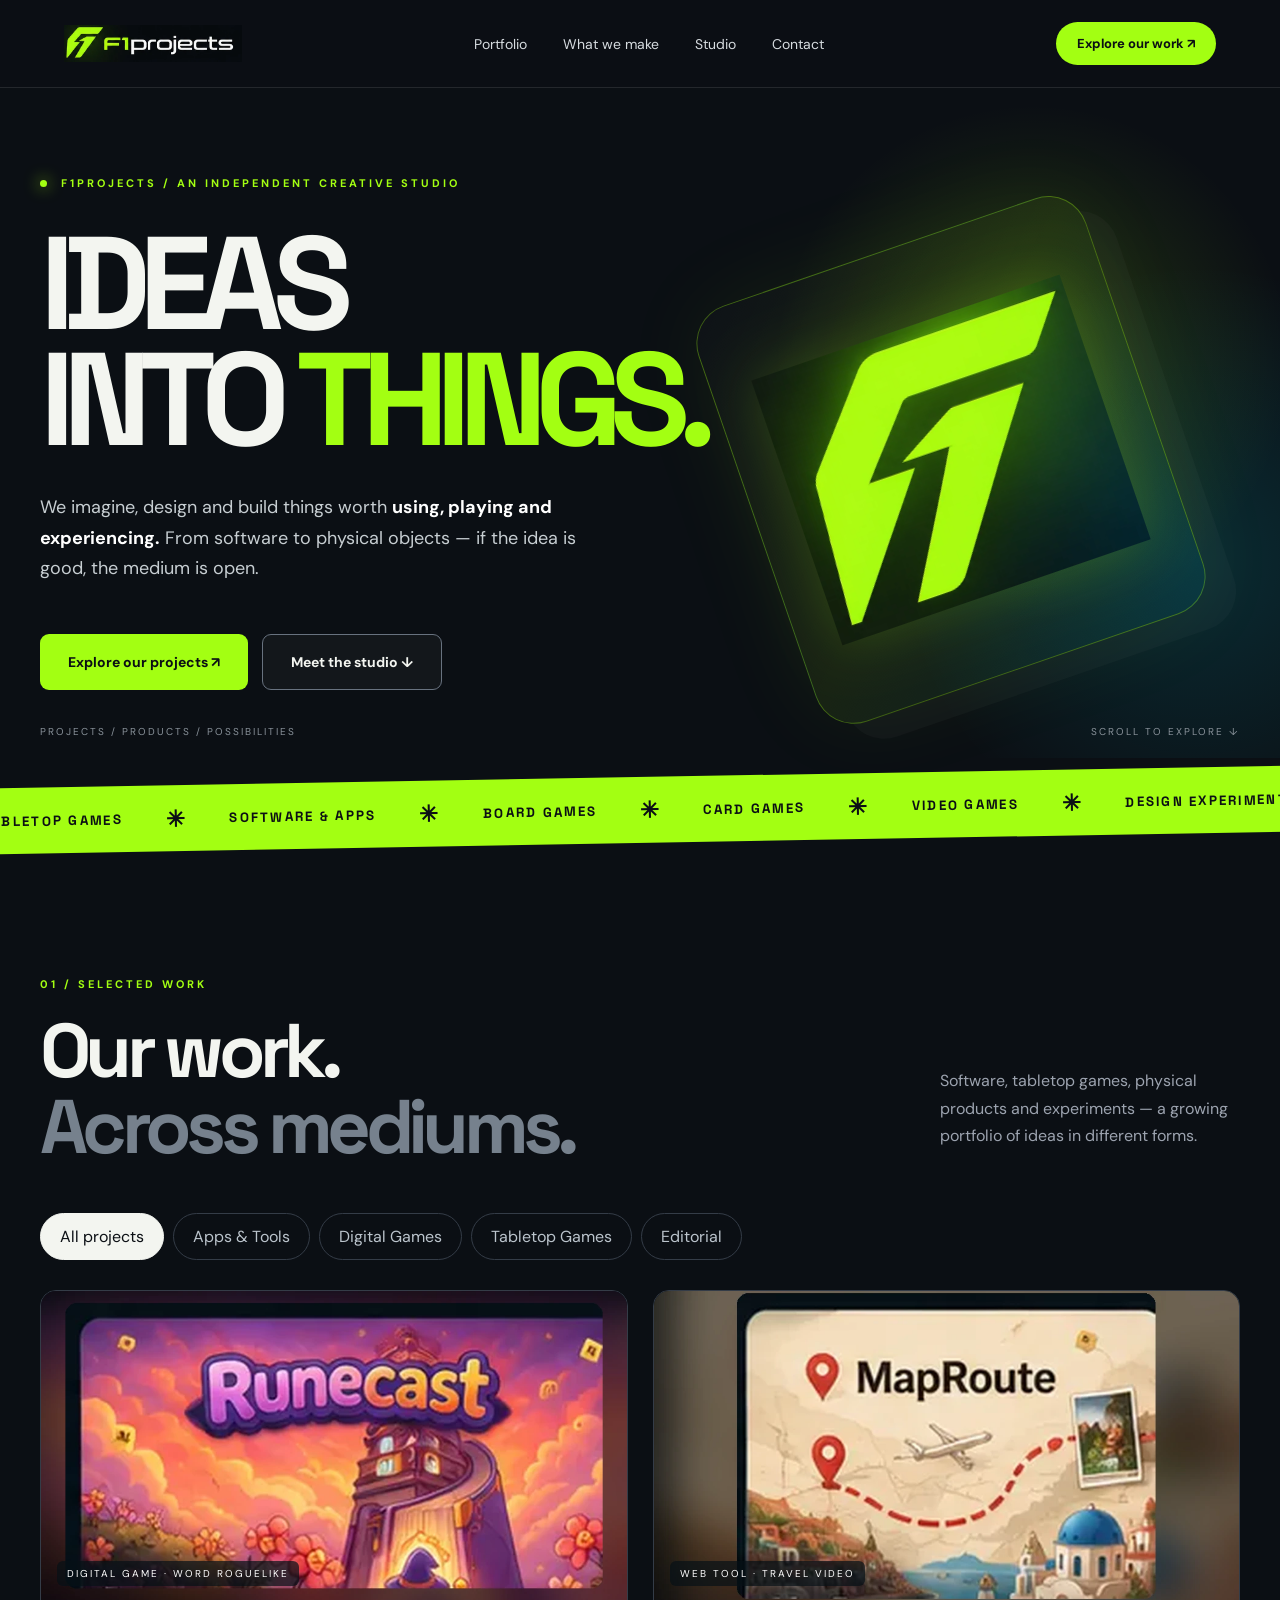
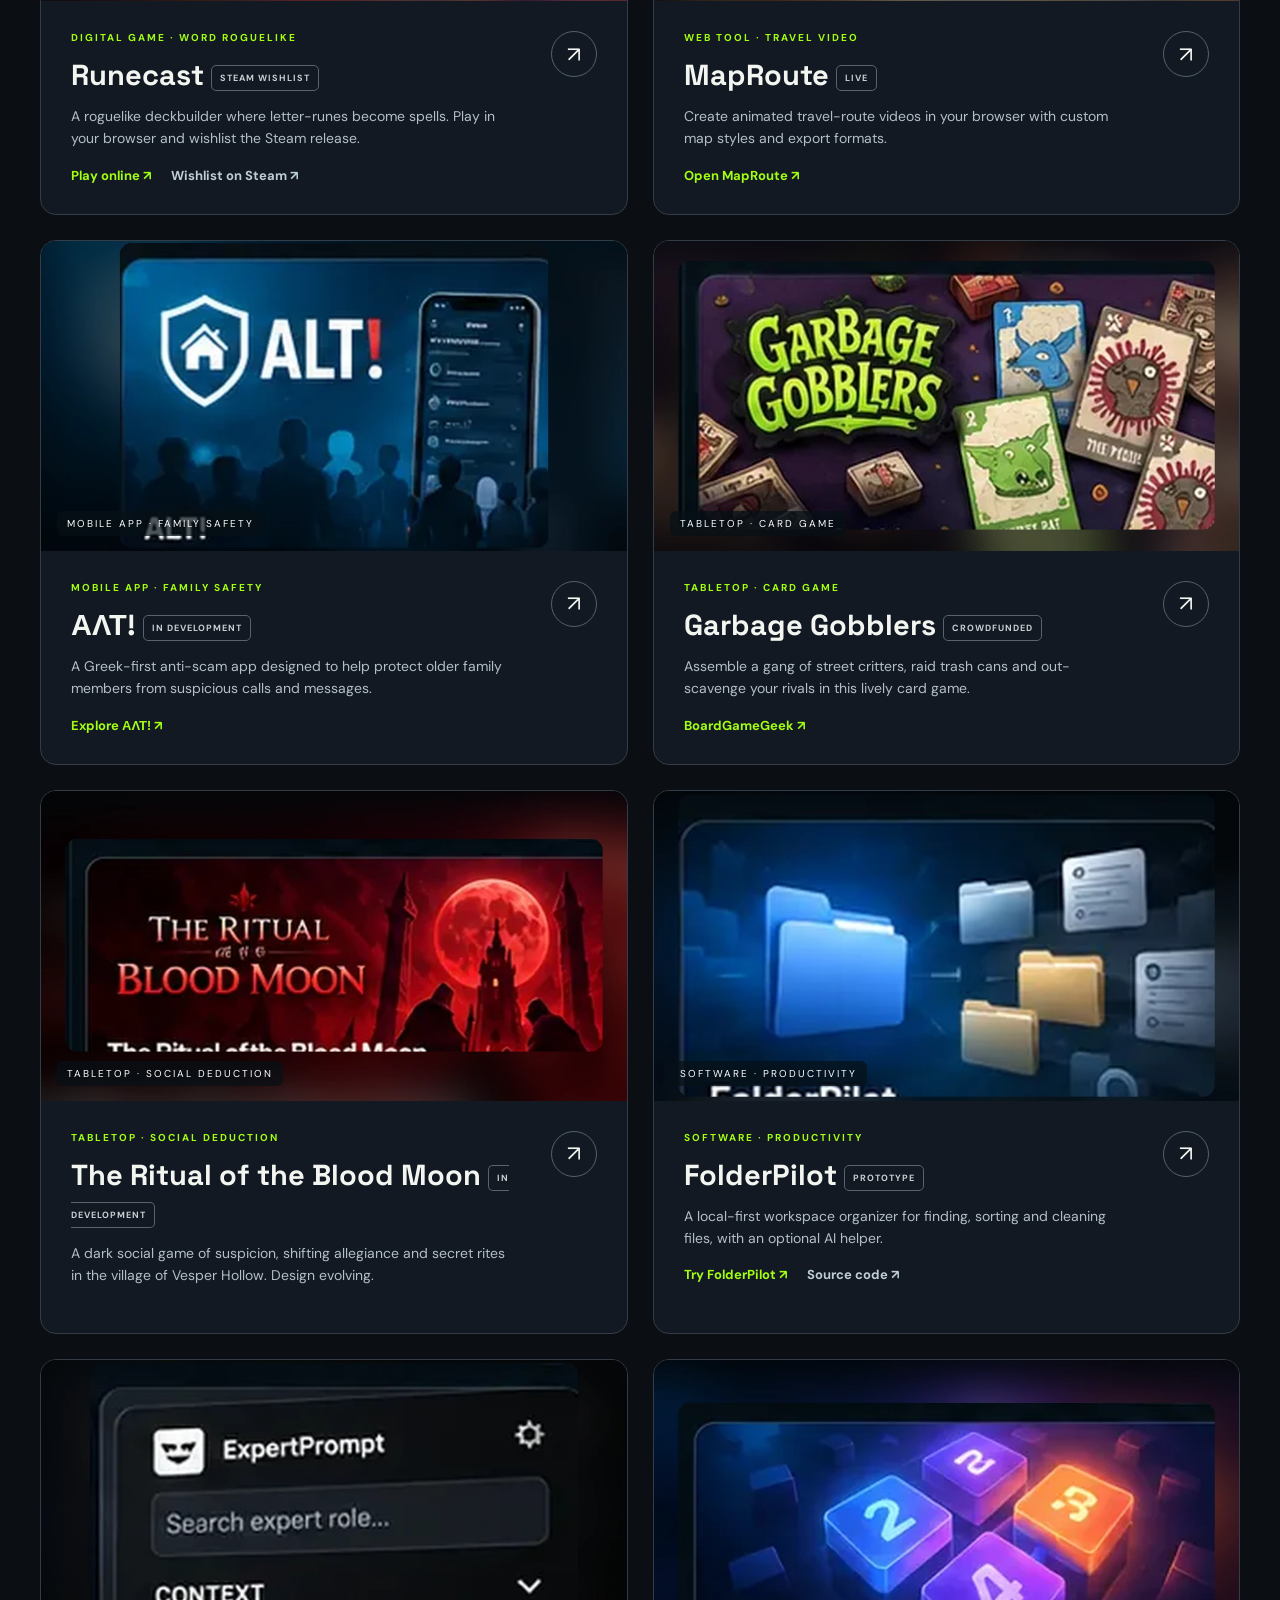
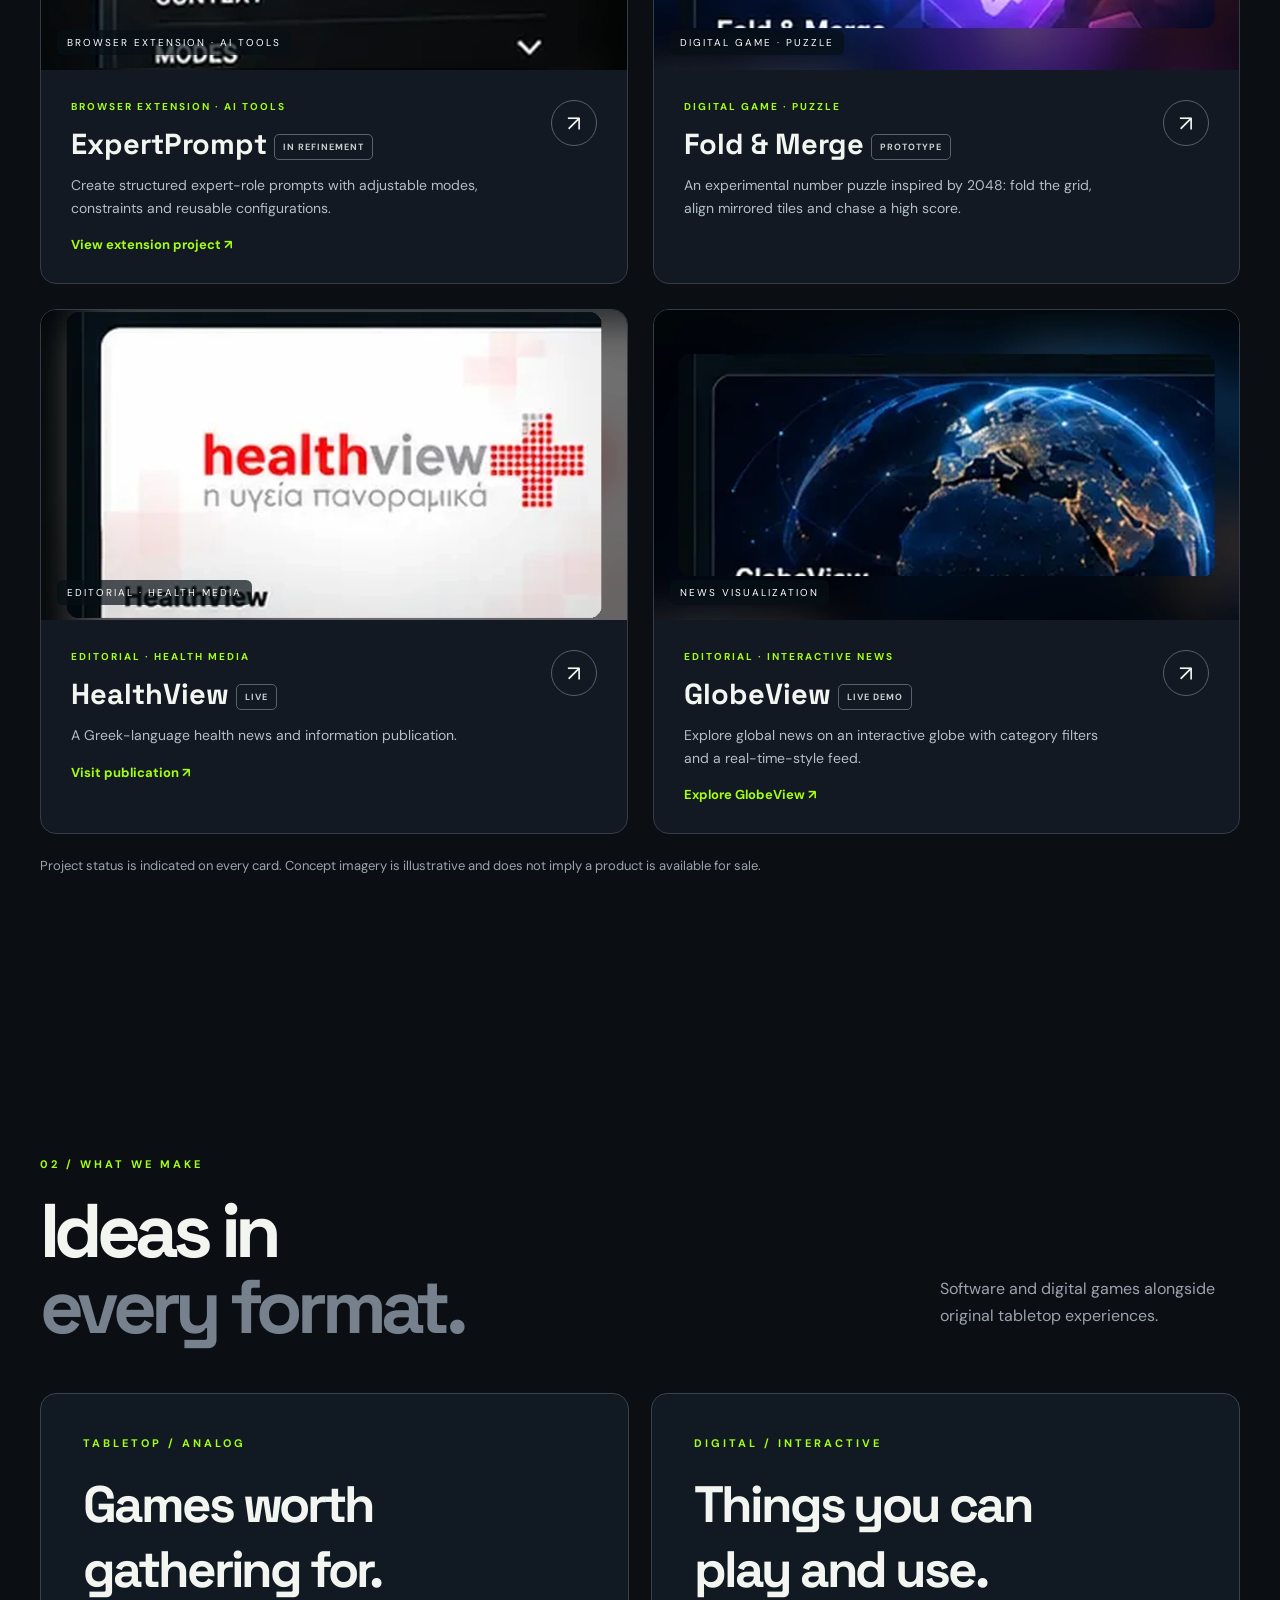
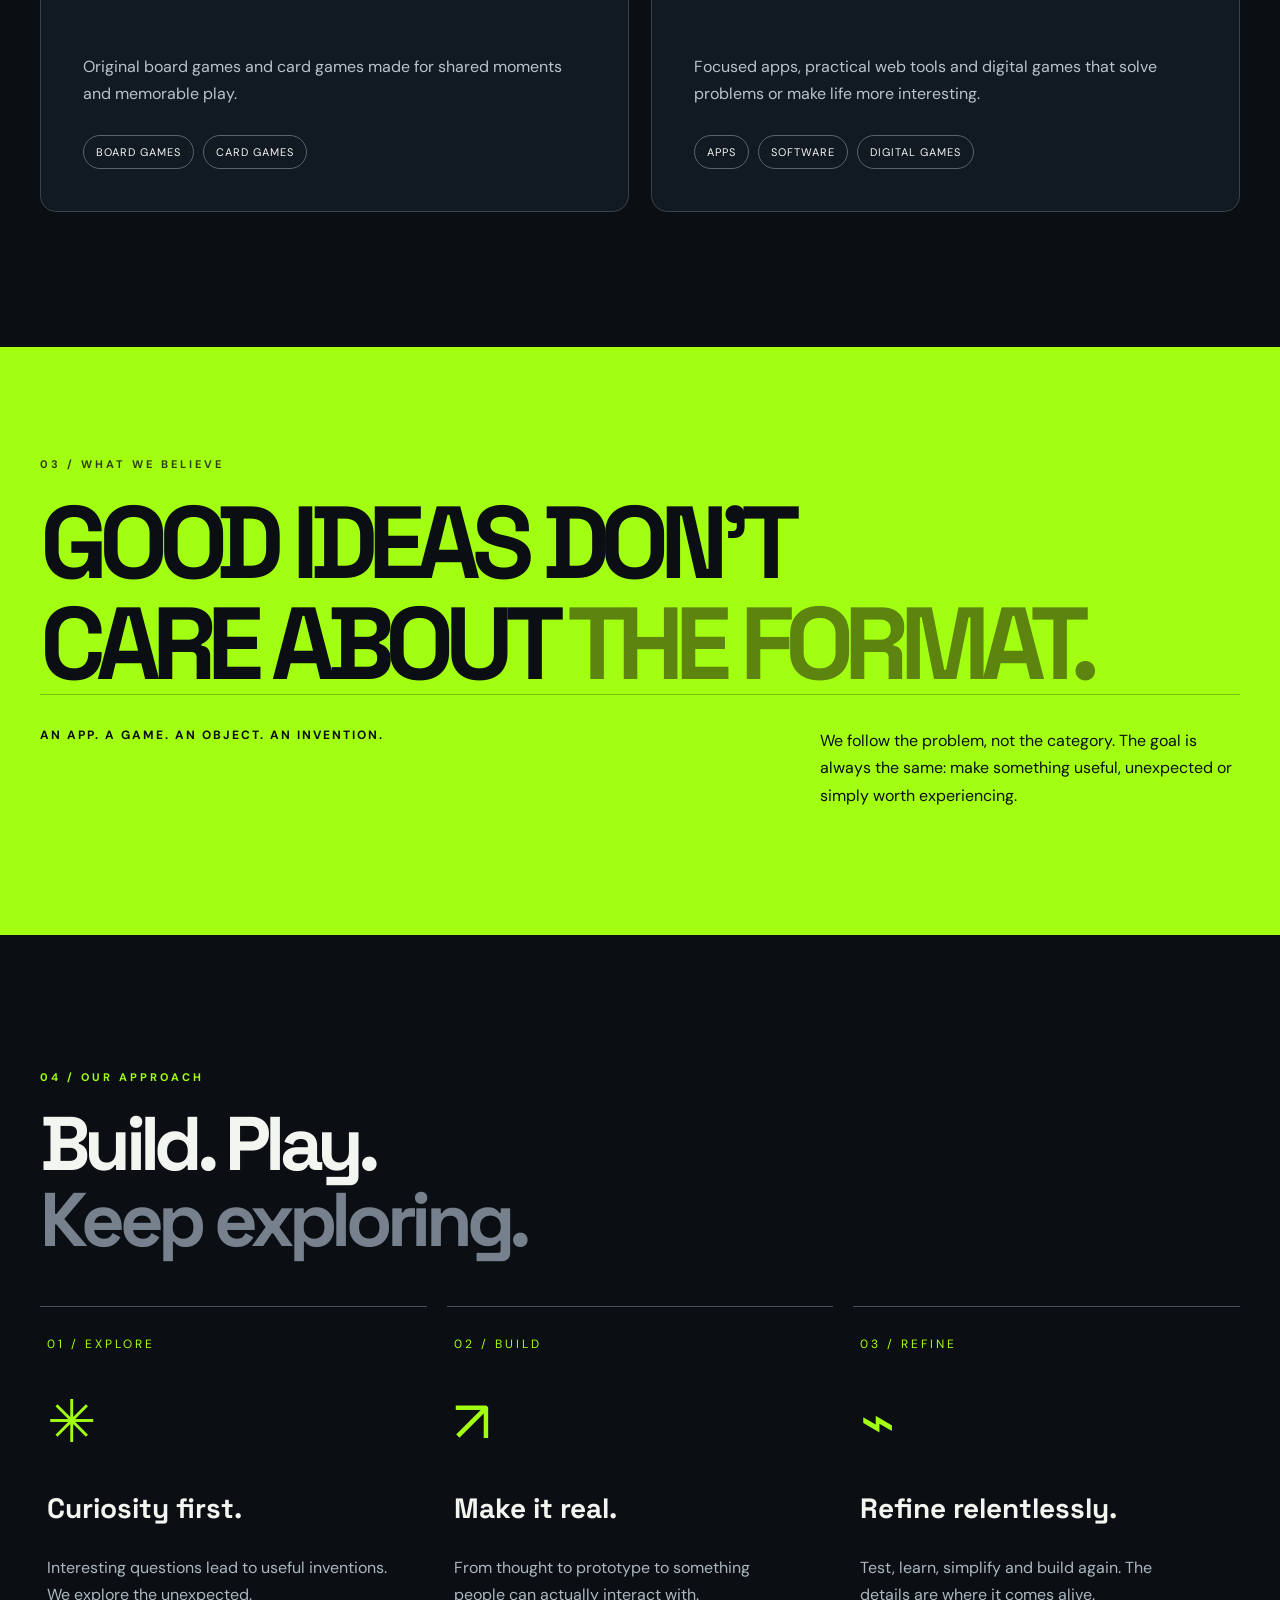
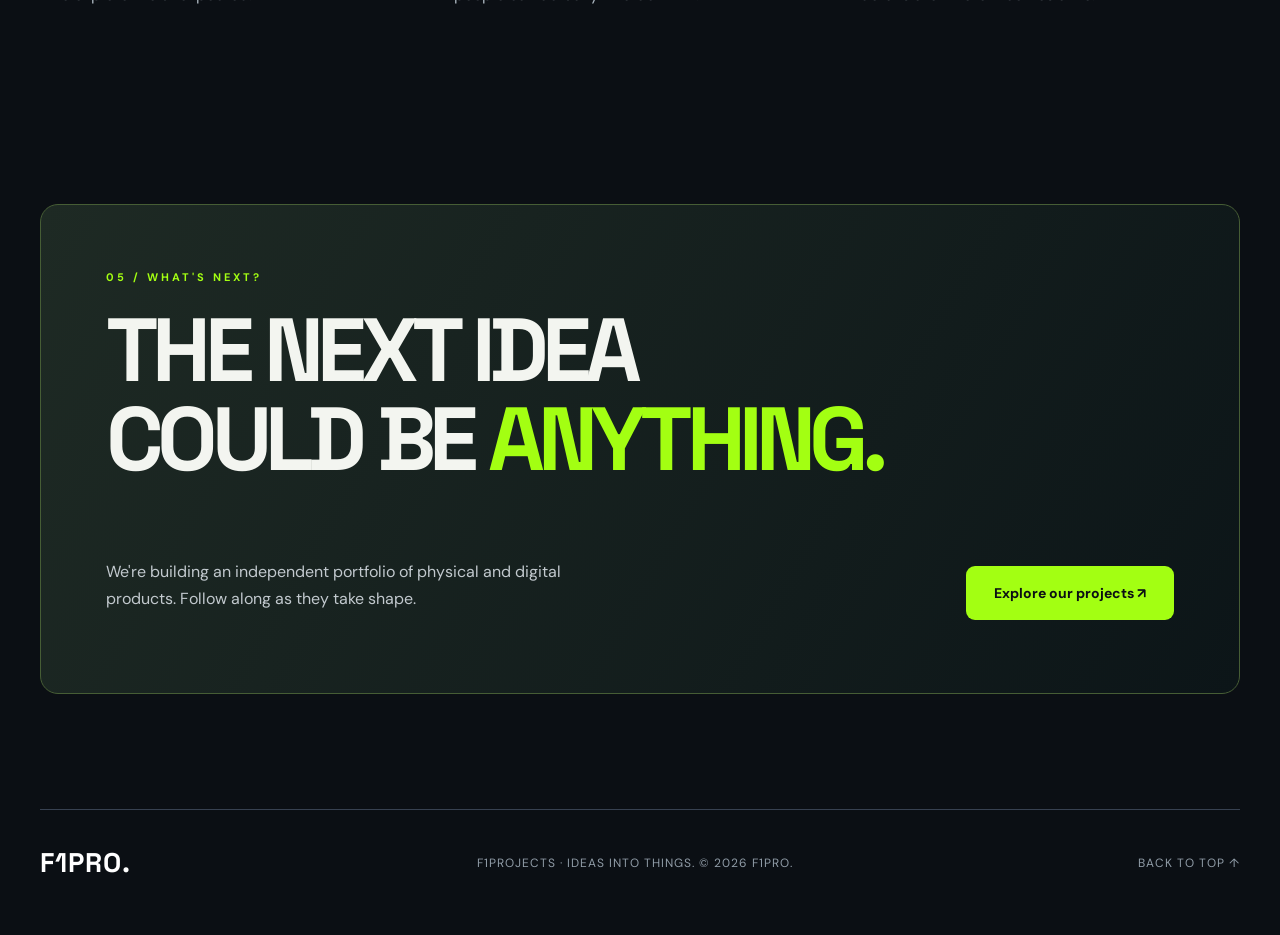
==== commit 07d6d1f0: "Fit approved project visuals to original premium portfolio cards" ====
--- a/index.html
+++ b/index.html
@@ -17,22 +17,23 @@
 .manifesto{background:var(--lime);color:var(--ink);padding:110px 0;position:relative;overflow:hidden}.manifesto .kicker{color:#31410e}.manifesto .big{font:700 clamp(54px,8vw,117px)/.98 'Space Grotesk';letter-spacing:-.09em;max-width:1130px}.manifesto .big span{color:#5c840f}.manifesto-bottom{display:flex;justify-content:space-between;gap:50px;border-top:1px solid #0b0f1440;padding-top:32px}.manifesto-bottom b{letter-spacing:2px;font-size:12px}.manifesto-bottom p{line-height:1.7;max-width:420px}.principles{display:grid;grid-template-columns:repeat(3,1fr);gap:20px}.principle{border-top:1px solid #46515d;padding:25px 7px 15px}.principle .number{font-size:12px;color:var(--lime);letter-spacing:3px}.symbol{font-size:59px;margin:30px 0;color:var(--lime)}.principle h3{font-size:28px}.principle p{max-width:340px;color:#acb7c0;line-height:1.7}.contact{padding:30px 0 115px}.contact-box{position:relative;background:linear-gradient(120deg,#1e2a24,#0c1518);border:1px solid #465d35;border-radius:18px;padding:65px;overflow:hidden}.contact h2{font-size:clamp(46px,7vw,94px);line-height:.99;letter-spacing:-.075em}.contact h2 span{color:var(--lime)}.contact-row{display:flex;align-items:center;justify-content:space-between;gap:30px}.contact-row p{max-width:470px;color:#c2c9ce;line-height:1.7}.footer{display:flex;justify-content:space-between;align-items:center;gap:20px;border-top:1px solid #374151;padding:35px 0 55px;color:#909ca7;font-size:12px;letter-spacing:1px}.footer strong{color:white;font:700 27px 'Space Grotesk'}
 @media(max-width:850px){.shell{width:min(100% - 36px,680px)}header{height:73px;padding:0 20px}.brand{font-size:25px}.nav-cta{display:none}.menu{display:block}nav{display:none;position:absolute;left:0;right:0;top:73px;background:#0b0f14;padding:26px;flex-direction:column;gap:26px;border-bottom:1px solid #3c444c}nav.open{display:flex}.hero{min-height:665px}.hero-art{right:-135px;top:90px;width:300px;height:300px;opacity:.25}h1{font-size:clamp(64px,13vw,100px)}.hero-sub{font-size:16px}.section{padding:85px 0}.section-heading{display:block}.section-heading p{margin-top:25px}.project-grid{grid-template-columns:1fr}.art{height:270px}.manifesto{padding:85px 0}.manifesto-bottom,.contact-row{display:block}.manifesto-bottom p{margin-top:25px}.principles{grid-template-columns:1fr}.contact-box{padding:34px 24px}.contact-row .btn{margin-top:18px}.footer{flex-wrap:wrap}.ticker div{min-width:1000px}}
 @media(prefers-reduced-motion:reduce){html{scroll-behavior:auto}*{transition:none!important}}
-.studio-grid{display:grid;grid-template-columns:1fr 1fr;gap:22px}.studio-panel{padding:42px;border:1px solid #38424b;background:#111922;border-radius:16px}.studio-panel h3{font-size:clamp(30px,4vw,52px);letter-spacing:-.06em}.studio-panel p{line-height:1.7;color:#b8c3cd}.media-pills{display:flex;flex-wrap:wrap;gap:9px;margin-top:28px}.media-pills span{padding:9px 12px;border:1px solid #586371;border-radius:30px;font-size:11px;letter-spacing:1px}@media(max-width:850px){.studio-grid{grid-template-columns:1fr}.studio-panel{padding:28px}}.project-artword{position:relative;z-index:1;display:flex;flex-direction:column;align-items:center;max-width:90%;text-align:center;transform:rotate(-6deg);text-shadow:0 8px 22px #0009}.project-artword span{font:700 clamp(32px,4.7vw,56px)/.96 'Space Grotesk',sans-serif;letter-spacing:-.065em}.project-artword small{display:block;font:700 11px 'DM Sans',sans-serif;letter-spacing:3px;margin-top:12px}.runecast-art{background:radial-gradient(circle at 55% 75%,#f3a83860,transparent 56%),linear-gradient(130deg,#22114b,#3e1953 52%,#100e28)}.runecast-art .project-artword span{color:#ffe2a3}.maproute-art{background:radial-gradient(circle at 25% 10%,#fff3d9aa,transparent 50%),linear-gradient(155deg,#e0b9a7,#b64b40)}.maproute-art .project-artword{color:#fff}.gobblers-art{background:radial-gradient(circle at 65% 60%,#82cc683d,transparent 50%),linear-gradient(135deg,#2d3d1b,#0c1a18)}.gobblers-art .project-artword span{color:#b7ed57}.ritual-art{background:radial-gradient(circle at center,#b51d27 0 19%,#7e111a 20% 32%,#241b1e 33% 100%)}.ritual-art .project-artword span{color:#f5d2d5;font-size:clamp(28px,4vw,49px)}.ritual-art .project-artword small{color:#ffd4d9}.folderpilot-art{background:linear-gradient(140deg,#142c36,#227c81 60%,#0e2229)}.folderpilot-art .project-artword span{color:#a0f9fb}.expert-art{background:radial-gradient(circle at 80% 15%,#b1a4ff77,transparent 45%),linear-gradient(135deg,#151a3d,#302359)}.expert-art .project-artword span{color:#e8dbff}.fold-art{background:radial-gradient(circle,#8c7aca6e,transparent 65%),#171c39}.fold-art .project-artword span{color:#ffe4a5}.health-art{background:radial-gradient(circle at center,#72d9d5aa,transparent 50%),#123a48}.health-art .project-artword span{color:#f2fffc}.card-links{display:flex;gap:20px;flex-wrap:wrap;margin-top:17px}.product-link{color:var(--lime);font-weight:700;font-size:13px;text-decoration:none}.product-link:hover{text-decoration:underline}.secondary-link{color:#beced6}.project-info{min-height:200px}.project-grid .project{min-width:0}</style>
+.studio-grid{display:grid;grid-template-columns:1fr 1fr;gap:22px}.studio-panel{padding:42px;border:1px solid #38424b;background:#111922;border-radius:16px}.studio-panel h3{font-size:clamp(30px,4vw,52px);letter-spacing:-.06em}.studio-panel p{line-height:1.7;color:#b8c3cd}.media-pills{display:flex;flex-wrap:wrap;gap:9px;margin-top:28px}.media-pills span{padding:9px 12px;border:1px solid #586371;border-radius:30px;font-size:11px;letter-spacing:1px}@media(max-width:850px){.studio-grid{grid-template-columns:1fr}.studio-panel{padding:28px}}.project-artword{position:relative;z-index:1;display:flex;flex-direction:column;align-items:center;max-width:90%;text-align:center;transform:rotate(-6deg);text-shadow:0 8px 22px #0009}.project-artword span{font:700 clamp(32px,4.7vw,56px)/.96 'Space Grotesk',sans-serif;letter-spacing:-.065em}.project-artword small{display:block;font:700 11px 'DM Sans',sans-serif;letter-spacing:3px;margin-top:12px}.runecast-art{background:radial-gradient(circle at 55% 75%,#f3a83860,transparent 56%),linear-gradient(130deg,#22114b,#3e1953 52%,#100e28)}.runecast-art .project-artword span{color:#ffe2a3}.maproute-art{background:radial-gradient(circle at 25% 10%,#fff3d9aa,transparent 50%),linear-gradient(155deg,#e0b9a7,#b64b40)}.maproute-art .project-artword{color:#fff}.gobblers-art{background:radial-gradient(circle at 65% 60%,#82cc683d,transparent 50%),linear-gradient(135deg,#2d3d1b,#0c1a18)}.gobblers-art .project-artword span{color:#b7ed57}.ritual-art{background:radial-gradient(circle at center,#b51d27 0 19%,#7e111a 20% 32%,#241b1e 33% 100%)}.ritual-art .project-artword span{color:#f5d2d5;font-size:clamp(28px,4vw,49px)}.ritual-art .project-artword small{color:#ffd4d9}.folderpilot-art{background:linear-gradient(140deg,#142c36,#227c81 60%,#0e2229)}.folderpilot-art .project-artword span{color:#a0f9fb}.expert-art{background:radial-gradient(circle at 80% 15%,#b1a4ff77,transparent 45%),linear-gradient(135deg,#151a3d,#302359)}.expert-art .project-artword span{color:#e8dbff}.fold-art{background:radial-gradient(circle,#8c7aca6e,transparent 65%),#171c39}.fold-art .project-artword span{color:#ffe4a5}.health-art{background:radial-gradient(circle at center,#72d9d5aa,transparent 50%),#123a48}.health-art .project-artword span{color:#f2fffc}.card-links{display:flex;gap:20px;flex-wrap:wrap;margin-top:17px}.product-link{color:var(--lime);font-weight:700;font-size:13px;text-decoration:none}.product-link:hover{text-decoration:underline}.secondary-link{color:#beced6}.project-info{min-height:200px}.project-grid .project{min-width:0}.art .fitted-art{position:absolute;inset:0;width:100%;height:100%;object-fit:cover;object-position:center;z-index:1}.art .art-tag{z-index:3;position:absolute;left:16px;bottom:15px;padding:6px 10px;background:#071016b3;border-radius:6px;color:#fff}.art{background:#0e1821}.project:hover .fitted-art{filter:brightness(1.08)}
+</style>
 </head>
 <body>
 <header><a class="brand" href="#top" aria-label="F1projects home"><img src="assets/brand-lockup.svg" alt="F1projects" style="display:block;width:178px;height:48px;object-fit:contain"></a><nav id="nav" aria-label="Main navigation"><a href="#work">Portfolio</a><a href="#disciplines">What we make</a><a href="#studio">Studio</a><a href="#contact">Contact</a></nav><a class="nav-cta" href="#work">Explore our work ↗</a><button class="menu" id="menu" aria-label="Toggle navigation" aria-expanded="false">☰</button></header>
 <main id="top">
 <section class="hero shell"><div class="hero-art" aria-hidden="true"><img src="assets/brandmark.svg" alt="" style="width:80%;height:80%;object-fit:contain;filter:drop-shadow(0 0 30px #a3ff1233)"></div><div class="eyebrow">F1PROJECTS / AN INDEPENDENT CREATIVE STUDIO</div><h1>IDEAS<br>INTO <em>THINGS.</em></h1><p class="hero-sub">We imagine, design and build things worth <strong>using, playing and experiencing.</strong> From software to physical objects — if the idea is good, the medium is open.</p><div class="actions"><a class="btn btn-lime" href="#work">Explore our projects ↗</a><a class="btn btn-outline" href="#studio">Meet the studio ↓</a></div><div class="hero-bottom"><span>PROJECTS / PRODUCTS / POSSIBILITIES</span><span>SCROLL TO EXPLORE ↓</span></div></section>
 <div class="ticker"><div><span>TABLETOP GAMES</span><b>✳</b><span>SOFTWARE & APPS</span><b>✳</b><span>BOARD GAMES</span><b>✳</b><span>CARD GAMES</span><b>✳</b><span>VIDEO GAMES</span><b>✳</b><span>DESIGN EXPERIMENTS</span></div></div>
-<section class="section shell" id="work"><div class="section-heading"><div><div class="kicker">01 / SELECTED WORK</div><h2>Our work.<br><span>Across mediums.</span></h2></div><p>Software, tabletop games, physical products and experiments — a growing portfolio of ideas in different forms.</p></div><div class="filters" role="group" aria-label="Filter projects"><button class="filter active" data-filter="all" aria-pressed="true">All projects</button><button class="filter" data-filter="digital" aria-pressed="false">Apps & Tools</button><button class="filter" data-filter="digital-games" aria-pressed="false">Digital Games</button><button class="filter" data-filter="tabletop" aria-pressed="false">Tabletop Games</button><button class="filter" data-filter="editorial" aria-pressed="false">Editorial</button></div><div class="project-grid"><article class="project" data-category="digital-games"><div class="art runecast-art"><div class="project-artword"><span>RUNECAST</span><small>SPELL TO CAST</small></div><span class="art-tag">DIGITAL GAME · WORD ROGUELIKE</span></div><div class="project-info"><div><div class="kind">DIGITAL GAME · WORD ROGUELIKE</div><h3>Runecast <span class="status">STEAM WISHLIST</span></h3><p>A roguelike deckbuilder where letter-runes become spells. Play in your browser and wishlist the Steam release.</p><div class="card-links"><a class="product-link" href="https://runecast.gg" target="_blank" rel="noopener noreferrer">Play online ↗</a> <a class="product-link secondary-link" href="https://store.steampowered.com/app/5296090/" target="_blank" rel="noopener noreferrer">Wishlist on Steam ↗</a></div></div><a class="arrow" href="https://runecast.gg" target="_blank" rel="noopener noreferrer" aria-label="Open Runecast">↗</a></div></article>
-<article class="project" data-category="digital"><div class="art maproute-art"><div class="project-artword"><span>MAPROUTE</span><small>MAKE THE JOURNEY MOVE</small></div><span class="art-tag">WEB TOOL · TRAVEL VIDEO</span></div><div class="project-info"><div><div class="kind">WEB TOOL · TRAVEL VIDEO</div><h3>MapRoute <span class="status">LIVE</span></h3><p>Create animated travel-route videos in your browser with custom map styles and export formats.</p><div class="card-links"><a class="product-link" href="https://maproute.app" target="_blank" rel="noopener noreferrer">Open MapRoute ↗</a></div></div><a class="arrow" href="https://maproute.app" target="_blank" rel="noopener noreferrer" aria-label="Open MapRoute">↗</a></div></article>
-<article class="project" data-category="digital"><div class="art alt-art"><div class="project-artword"><span>ΑΛΤ!</span><small>ΠΡΙΝ ΠΛΗΡΩΣΕΙΣ, ΡΩΤΑ.</small></div><span class="art-tag">MOBILE APP · FAMILY SAFETY</span></div><div class="project-info"><div><div class="kind">MOBILE APP · FAMILY SAFETY</div><h3>ΑΛΤ! <span class="status">IN DEVELOPMENT</span></h3><p>A Greek-first anti-scam app designed to help protect older family members from suspicious calls and messages.</p><div class="card-links"><a class="product-link" href="https://alt-web-sandy.vercel.app" target="_blank" rel="noopener noreferrer">Explore ΑΛΤ! ↗</a></div></div><a class="arrow" href="https://alt-web-sandy.vercel.app" target="_blank" rel="noopener noreferrer" aria-label="Open ΑΛΤ!">↗</a></div></article>
-<article class="project" data-category="tabletop"><div class="art gobblers-art"><div class="project-artword"><span>GARBAGE GOBBLERS</span><small>THE TRASH-EATING CARD GAME</small></div><span class="art-tag">TABLETOP · CARD GAME</span></div><div class="project-info"><div><div class="kind">TABLETOP · CARD GAME</div><h3>Garbage Gobblers <span class="status">CROWDFUNDED</span></h3><p>Assemble a gang of street critters, raid trash cans and out-scavenge your rivals in this lively card game.</p><div class="card-links"><a class="product-link" href="https://boardgamegeek.com/boardgame/440080/garbage-gobblers" target="_blank" rel="noopener noreferrer">BoardGameGeek ↗</a></div></div><a class="arrow" href="https://boardgamegeek.com/boardgame/440080/garbage-gobblers" target="_blank" rel="noopener noreferrer" aria-label="Open Garbage Gobblers">↗</a></div></article>
-<article class="project" data-category="tabletop"><div class="art ritual-art"><div class="project-artword"><span>THE RITUAL</span><small>OF THE BLOOD MOON</small></div><span class="art-tag">TABLETOP · SOCIAL DEDUCTION</span></div><div class="project-info"><div><div class="kind">TABLETOP · SOCIAL DEDUCTION</div><h3>The Ritual of the Blood Moon <span class="status">IN DEVELOPMENT</span></h3><p>A dark social game of suspicion, shifting allegiance and secret rites in the village of Vesper Hollow. Design evolving.</p><div class="card-links"></div></div><span class="arrow" aria-hidden="true">↗</span></div></article>
-<article class="project" data-category="digital"><div class="art folderpilot-art"><div class="project-artword"><span>FOLDERPILOT</span><small>MAKE ROOM FOR CLARITY</small></div><span class="art-tag">SOFTWARE · PRODUCTIVITY</span></div><div class="project-info"><div><div class="kind">SOFTWARE · PRODUCTIVITY</div><h3>FolderPilot <span class="status">PROTOTYPE</span></h3><p>A local-first workspace organizer for finding, sorting and cleaning files, with an optional AI helper.</p><div class="card-links"><a class="product-link" href="https://perdido101.github.io/folderpilot/" target="_blank" rel="noopener noreferrer">Try FolderPilot ↗</a> <a class="product-link secondary-link" href="https://github.com/perdido101/folderpilot" target="_blank" rel="noopener noreferrer">Source code ↗</a></div></div><a class="arrow" href="https://perdido101.github.io/folderpilot/" target="_blank" rel="noopener noreferrer" aria-label="Open FolderPilot">↗</a></div></article>
-<article class="project" data-category="digital"><div class="art expert-art"><div class="project-artword"><span>EXPERTPROMPT</span><small>BETTER PROMPTS, FAST</small></div><span class="art-tag">BROWSER EXTENSION · AI TOOLS</span></div><div class="project-info"><div><div class="kind">BROWSER EXTENSION · AI TOOLS</div><h3>ExpertPrompt <span class="status">IN REFINEMENT</span></h3><p>Create structured expert-role prompts with adjustable modes, constraints and reusable configurations.</p><div class="card-links"><a class="product-link" href="https://github.com/perdido101/expertpromptexte" target="_blank" rel="noopener noreferrer">View extension project ↗</a></div></div><a class="arrow" href="https://github.com/perdido101/expertpromptexte" target="_blank" rel="noopener noreferrer" aria-label="Open ExpertPrompt">↗</a></div></article>
-<article class="project" data-category="digital-games"><div class="art fold-art"><div class="project-artword"><span>FOLD &amp; MERGE</span><small>FOLD · MATCH · SURVIVE</small></div><span class="art-tag">DIGITAL GAME · PUZZLE</span></div><div class="project-info"><div><div class="kind">DIGITAL GAME · PUZZLE</div><h3>Fold &amp; Merge <span class="status">PROTOTYPE</span></h3><p>An experimental number puzzle inspired by 2048: fold the grid, align mirrored tiles and chase a high score.</p><div class="card-links"></div></div><span class="arrow" aria-hidden="true">↗</span></div></article>
-<article class="project" data-category="editorial"><div class="art health-art"><div class="project-artword"><span>HEALTHVIEW</span><small>HEALTH NEWS, WIDER VIEW</small></div><span class="art-tag">EDITORIAL · HEALTH MEDIA</span></div><div class="project-info"><div><div class="kind">EDITORIAL · HEALTH MEDIA</div><h3>HealthView <span class="status">LIVE</span></h3><p>A Greek-language health news and information publication.</p><div class="card-links"><a class="product-link" href="https://www.healthview.gr/" target="_blank" rel="noopener noreferrer">Visit publication ↗</a></div></div><a class="arrow" href="https://www.healthview.gr/" target="_blank" rel="noopener noreferrer" aria-label="Open HealthView">↗</a></div></article><article class="project" data-category="editorial"><div class="art" style="background:radial-gradient(circle at 50% 50%,#1b4766,#0b1726 72%)"><div class="project-artword"><span style="color:#dbf4ff">GLOBEVIEW</span><small>NEWS AROUND THE WORLD</small></div><span class="art-tag">NEWS VISUALIZATION</span></div><div class="project-info"><div><div class="kind">EDITORIAL · INTERACTIVE NEWS</div><h3>GlobeView <span class="status">LIVE DEMO</span></h3><p>Explore global news on an interactive globe with category filters and a real-time-style feed.</p><div class="card-links"><a class="product-link" href="https://perdido101.github.io/globnew/" target="_blank" rel="noopener noreferrer">Explore GlobeView ↗</a></div></div><a class="arrow" href="https://perdido101.github.io/globnew/" target="_blank" rel="noopener noreferrer" aria-label="Explore GlobeView">↗</a></div></article></div><p class="note">Project status is indicated on every card. Concept imagery is illustrative and does not imply a product is available for sale.</p></section>
+<section class="section shell" id="work"><div class="section-heading"><div><div class="kicker">01 / SELECTED WORK</div><h2>Our work.<br><span>Across mediums.</span></h2></div><p>Software, tabletop games, physical products and experiments — a growing portfolio of ideas in different forms.</p></div><div class="filters" role="group" aria-label="Filter projects"><button class="filter active" data-filter="all" aria-pressed="true">All projects</button><button class="filter" data-filter="digital" aria-pressed="false">Apps & Tools</button><button class="filter" data-filter="digital-games" aria-pressed="false">Digital Games</button><button class="filter" data-filter="tabletop" aria-pressed="false">Tabletop Games</button><button class="filter" data-filter="editorial" aria-pressed="false">Editorial</button></div><div class="project-grid"><article class="project" data-category="digital-games"><div class="art runecast-art"><img class="fitted-art" src="assets/fitted-runecast.svg" alt="runecast showcase art" loading="lazy"><span class="art-tag">DIGITAL GAME · WORD ROGUELIKE</span></div><div class="project-info"><div><div class="kind">DIGITAL GAME · WORD ROGUELIKE</div><h3>Runecast <span class="status">STEAM WISHLIST</span></h3><p>A roguelike deckbuilder where letter-runes become spells. Play in your browser and wishlist the Steam release.</p><div class="card-links"><a class="product-link" href="https://runecast.gg" target="_blank" rel="noopener noreferrer">Play online ↗</a> <a class="product-link secondary-link" href="https://store.steampowered.com/app/5296090/" target="_blank" rel="noopener noreferrer">Wishlist on Steam ↗</a></div></div><a class="arrow" href="https://runecast.gg" target="_blank" rel="noopener noreferrer" aria-label="Open Runecast">↗</a></div></article>
+<article class="project" data-category="digital"><div class="art maproute-art"><img class="fitted-art" src="assets/fitted-maproute.svg" alt="maproute showcase art" loading="lazy"><span class="art-tag">WEB TOOL · TRAVEL VIDEO</span></div><div class="project-info"><div><div class="kind">WEB TOOL · TRAVEL VIDEO</div><h3>MapRoute <span class="status">LIVE</span></h3><p>Create animated travel-route videos in your browser with custom map styles and export formats.</p><div class="card-links"><a class="product-link" href="https://maproute.app" target="_blank" rel="noopener noreferrer">Open MapRoute ↗</a></div></div><a class="arrow" href="https://maproute.app" target="_blank" rel="noopener noreferrer" aria-label="Open MapRoute">↗</a></div></article>
+<article class="project" data-category="digital"><div class="art alt-art"><img class="fitted-art" src="assets/fitted-alt.svg" alt="alt showcase art" loading="lazy"><span class="art-tag">MOBILE APP · FAMILY SAFETY</span></div><div class="project-info"><div><div class="kind">MOBILE APP · FAMILY SAFETY</div><h3>ΑΛΤ! <span class="status">IN DEVELOPMENT</span></h3><p>A Greek-first anti-scam app designed to help protect older family members from suspicious calls and messages.</p><div class="card-links"><a class="product-link" href="https://alt-web-sandy.vercel.app" target="_blank" rel="noopener noreferrer">Explore ΑΛΤ! ↗</a></div></div><a class="arrow" href="https://alt-web-sandy.vercel.app" target="_blank" rel="noopener noreferrer" aria-label="Open ΑΛΤ!">↗</a></div></article>
+<article class="project" data-category="tabletop"><div class="art gobblers-art"><img class="fitted-art" src="assets/fitted-garbagegobblers.svg" alt="garbagegobblers showcase art" loading="lazy"><span class="art-tag">TABLETOP · CARD GAME</span></div><div class="project-info"><div><div class="kind">TABLETOP · CARD GAME</div><h3>Garbage Gobblers <span class="status">CROWDFUNDED</span></h3><p>Assemble a gang of street critters, raid trash cans and out-scavenge your rivals in this lively card game.</p><div class="card-links"><a class="product-link" href="https://boardgamegeek.com/boardgame/440080/garbage-gobblers" target="_blank" rel="noopener noreferrer">BoardGameGeek ↗</a></div></div><a class="arrow" href="https://boardgamegeek.com/boardgame/440080/garbage-gobblers" target="_blank" rel="noopener noreferrer" aria-label="Open Garbage Gobblers">↗</a></div></article>
+<article class="project" data-category="tabletop"><div class="art ritual-art"><img class="fitted-art" src="assets/fitted-bloodmoon.svg" alt="bloodmoon showcase art" loading="lazy"><span class="art-tag">TABLETOP · SOCIAL DEDUCTION</span></div><div class="project-info"><div><div class="kind">TABLETOP · SOCIAL DEDUCTION</div><h3>The Ritual of the Blood Moon <span class="status">IN DEVELOPMENT</span></h3><p>A dark social game of suspicion, shifting allegiance and secret rites in the village of Vesper Hollow. Design evolving.</p><div class="card-links"></div></div><span class="arrow" aria-hidden="true">↗</span></div></article>
+<article class="project" data-category="digital"><div class="art folderpilot-art"><img class="fitted-art" src="assets/fitted-folderpilot.svg" alt="folderpilot showcase art" loading="lazy"><span class="art-tag">SOFTWARE · PRODUCTIVITY</span></div><div class="project-info"><div><div class="kind">SOFTWARE · PRODUCTIVITY</div><h3>FolderPilot <span class="status">PROTOTYPE</span></h3><p>A local-first workspace organizer for finding, sorting and cleaning files, with an optional AI helper.</p><div class="card-links"><a class="product-link" href="https://perdido101.github.io/folderpilot/" target="_blank" rel="noopener noreferrer">Try FolderPilot ↗</a> <a class="product-link secondary-link" href="https://github.com/perdido101/folderpilot" target="_blank" rel="noopener noreferrer">Source code ↗</a></div></div><a class="arrow" href="https://perdido101.github.io/folderpilot/" target="_blank" rel="noopener noreferrer" aria-label="Open FolderPilot">↗</a></div></article>
+<article class="project" data-category="digital"><div class="art expert-art"><img class="fitted-art" src="assets/fitted-expertprompt.svg" alt="expertprompt showcase art" loading="lazy"><span class="art-tag">BROWSER EXTENSION · AI TOOLS</span></div><div class="project-info"><div><div class="kind">BROWSER EXTENSION · AI TOOLS</div><h3>ExpertPrompt <span class="status">IN REFINEMENT</span></h3><p>Create structured expert-role prompts with adjustable modes, constraints and reusable configurations.</p><div class="card-links"><a class="product-link" href="https://github.com/perdido101/expertpromptexte" target="_blank" rel="noopener noreferrer">View extension project ↗</a></div></div><a class="arrow" href="https://github.com/perdido101/expertpromptexte" target="_blank" rel="noopener noreferrer" aria-label="Open ExpertPrompt">↗</a></div></article>
+<article class="project" data-category="digital-games"><div class="art fold-art"><img class="fitted-art" src="assets/fitted-foldmerge.svg" alt="foldmerge showcase art" loading="lazy"><span class="art-tag">DIGITAL GAME · PUZZLE</span></div><div class="project-info"><div><div class="kind">DIGITAL GAME · PUZZLE</div><h3>Fold &amp; Merge <span class="status">PROTOTYPE</span></h3><p>An experimental number puzzle inspired by 2048: fold the grid, align mirrored tiles and chase a high score.</p><div class="card-links"></div></div><span class="arrow" aria-hidden="true">↗</span></div></article>
+<article class="project" data-category="editorial"><div class="art health-art"><img class="fitted-art" src="assets/fitted-healthview.svg" alt="healthview showcase art" loading="lazy"><span class="art-tag">EDITORIAL · HEALTH MEDIA</span></div><div class="project-info"><div><div class="kind">EDITORIAL · HEALTH MEDIA</div><h3>HealthView <span class="status">LIVE</span></h3><p>A Greek-language health news and information publication.</p><div class="card-links"><a class="product-link" href="https://www.healthview.gr/" target="_blank" rel="noopener noreferrer">Visit publication ↗</a></div></div><a class="arrow" href="https://www.healthview.gr/" target="_blank" rel="noopener noreferrer" aria-label="Open HealthView">↗</a></div></article><article class="project" data-category="editorial"><div class="art" style="background:radial-gradient(circle at 50% 50%,#1b4766,#0b1726 72%)"><img class="fitted-art" src="assets/fitted-globeview.svg" alt="GlobeView showcase art" loading="lazy"><span class="art-tag">NEWS VISUALIZATION</span></div><div class="project-info"><div><div class="kind">EDITORIAL · INTERACTIVE NEWS</div><h3>GlobeView <span class="status">LIVE DEMO</span></h3><p>Explore global news on an interactive globe with category filters and a real-time-style feed.</p><div class="card-links"><a class="product-link" href="https://perdido101.github.io/globnew/" target="_blank" rel="noopener noreferrer">Explore GlobeView ↗</a></div></div><a class="arrow" href="https://perdido101.github.io/globnew/" target="_blank" rel="noopener noreferrer" aria-label="Explore GlobeView">↗</a></div></article></div><p class="note">Project status is indicated on every card. Concept imagery is illustrative and does not imply a product is available for sale.</p></section>
 <section class="section shell" id="disciplines"><div class="section-heading"><div><div class="kicker">02 / WHAT WE MAKE</div><h2>Ideas in<br><span>every format.</span></h2></div><p>Software and digital games alongside original tabletop experiences.</p></div><div class="studio-grid"><div class="studio-panel"><div class="kicker">TABLETOP / ANALOG</div><h3>Games worth<br>gathering for.</h3><p>Original board games and card games made for shared moments and memorable play.</p><div class="media-pills"><span>BOARD GAMES</span><span>CARD GAMES</span></div></div><div class="studio-panel"><div class="kicker">DIGITAL / INTERACTIVE</div><h3>Things you can<br>play and use.</h3><p>Focused apps, practical web tools and digital games that solve problems or make life more interesting.</p><div class="media-pills"><span>APPS</span><span>SOFTWARE</span><span>DIGITAL GAMES</span></div></div></div></section><section class="manifesto" id="studio"><div class="shell"><div class="kicker">03 / WHAT WE BELIEVE</div><div class="big">GOOD IDEAS DON'T<br>CARE ABOUT <span>THE FORMAT.</span></div><div class="manifesto-bottom"><b>AN APP. A GAME. AN OBJECT. AN INVENTION.</b><p>We follow the problem, not the category. The goal is always the same: make something useful, unexpected or simply worth experiencing.</p></div></div></section>
 <section class="section shell" id="approach"><div class="section-heading"><div><div class="kicker">04 / OUR APPROACH</div><h2>Build. Play.<br><span>Keep exploring.</span></h2></div></div><div class="principles"><div class="principle"><span class="number">01 / EXPLORE</span><div class="symbol">✳</div><h3>Curiosity first.</h3><p>Interesting questions lead to useful inventions. We explore the unexpected.</p></div><div class="principle"><span class="number">02 / BUILD</span><div class="symbol">↗</div><h3>Make it real.</h3><p>From thought to prototype to something people can actually interact with.</p></div><div class="principle"><span class="number">03 / REFINE</span><div class="symbol">⌁</div><h3>Refine relentlessly.</h3><p>Test, learn, simplify and build again. The details are where it comes alive.</p></div></div></section>
 <section class="contact shell" id="contact"><div class="contact-box"><div class="kicker">05 / WHAT'S NEXT?</div><h2>THE NEXT IDEA<br>COULD BE <span>ANYTHING.</span></h2><div class="contact-row"><p>We're building an independent portfolio of physical and digital products. Follow along as they take shape.</p><a class="btn btn-lime" href="#work">Explore our projects ↗</a></div></div></section>
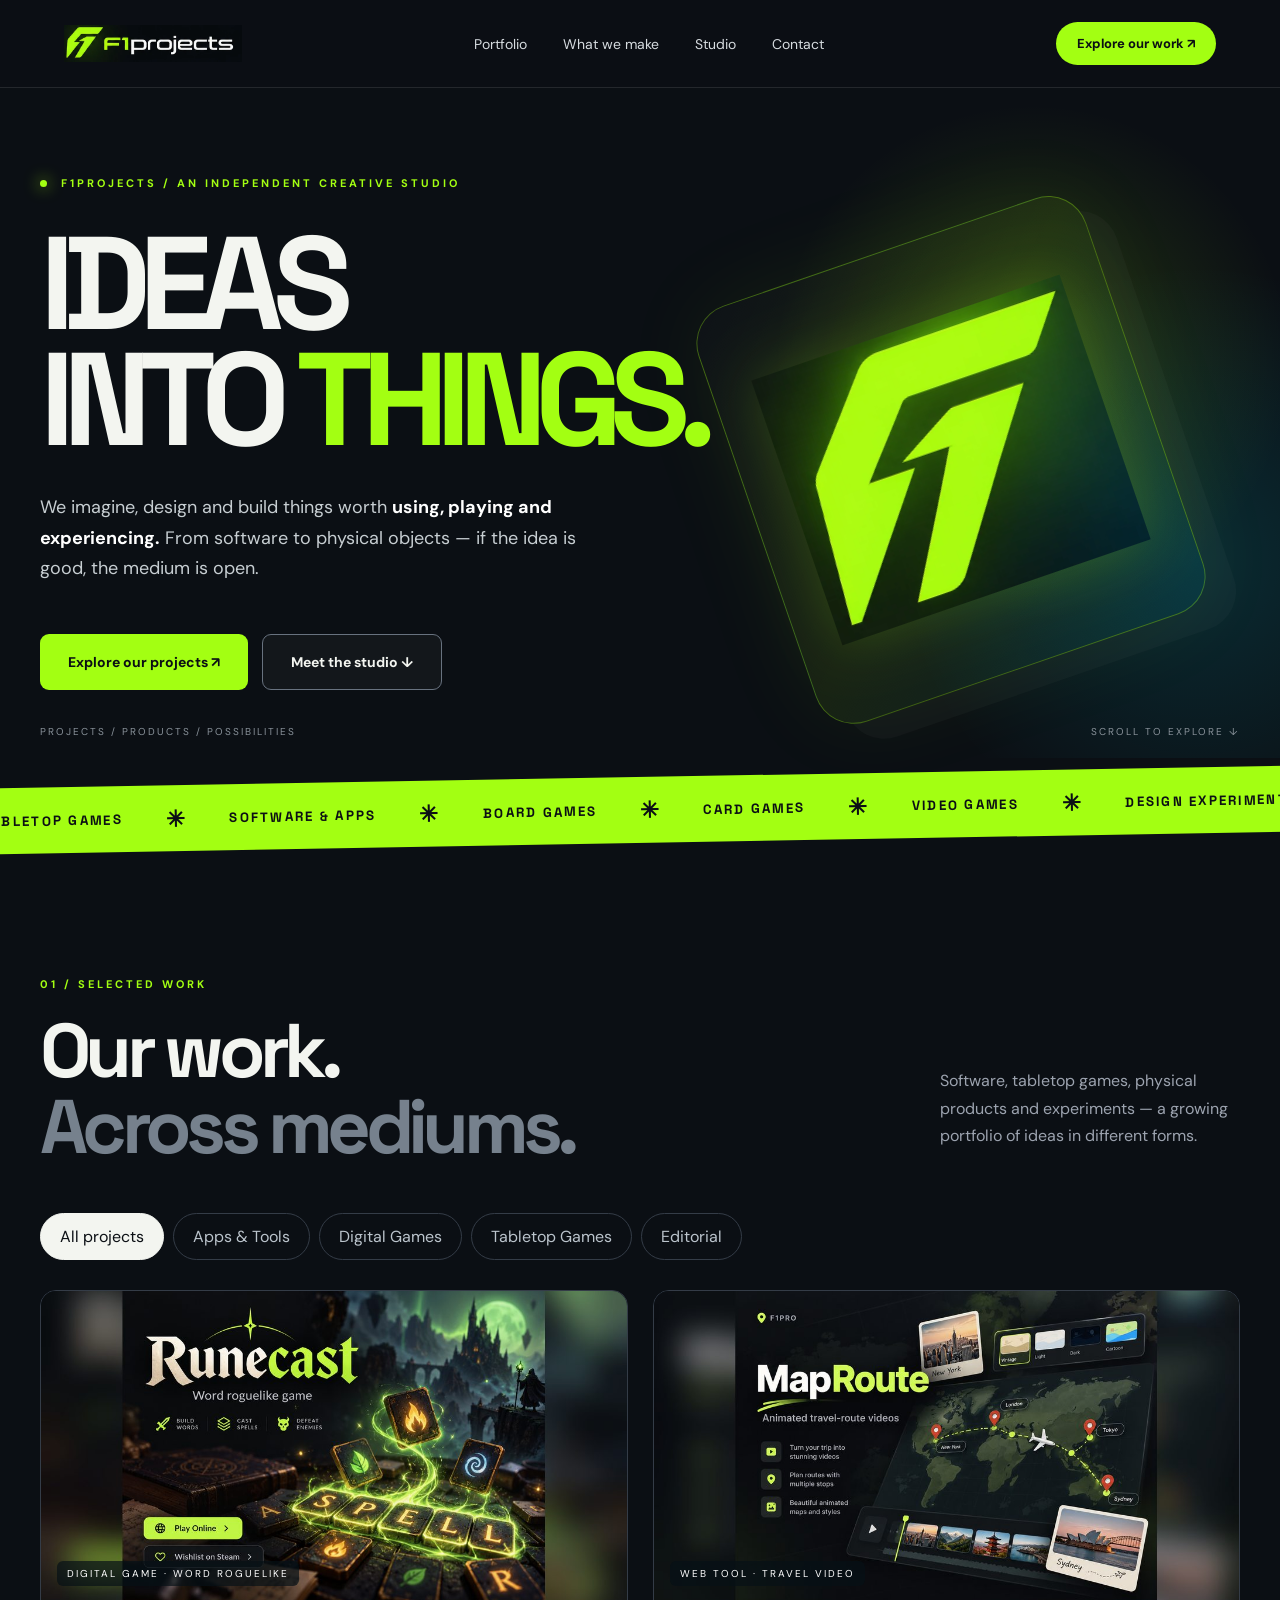
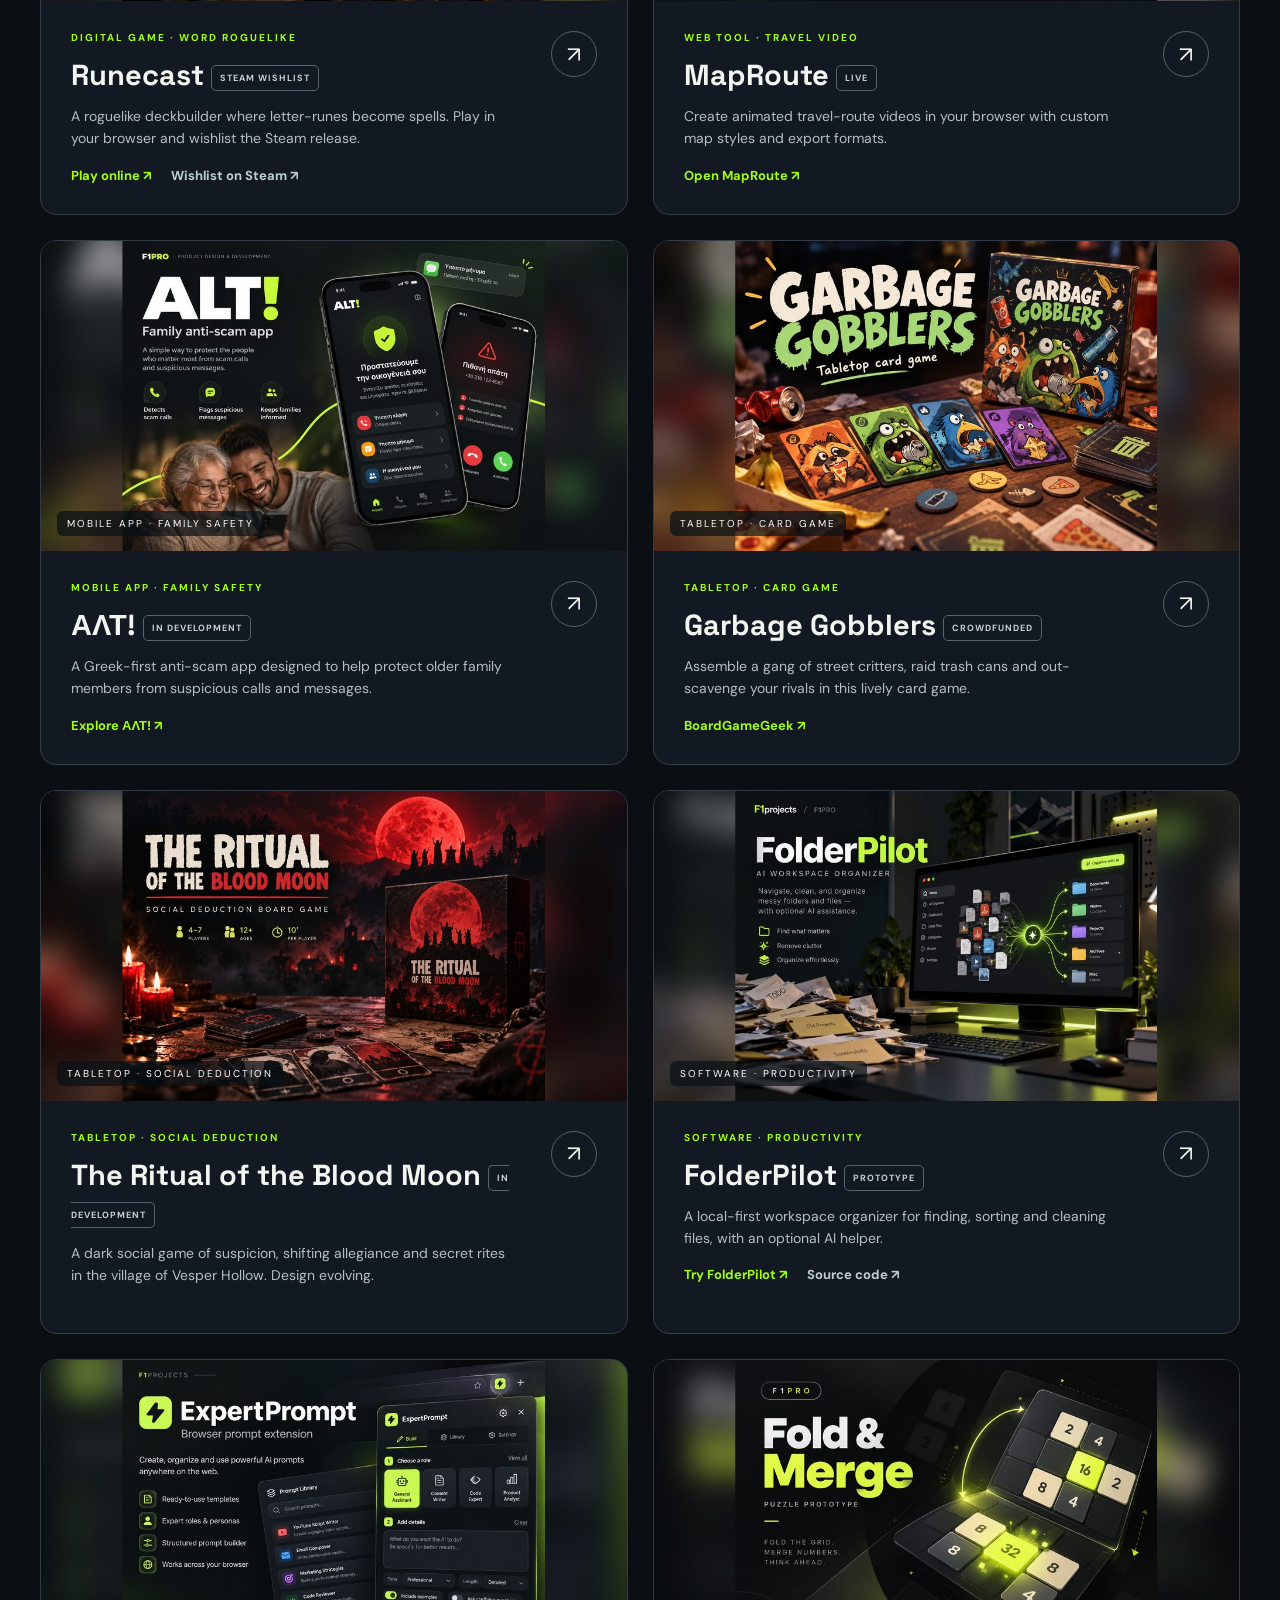
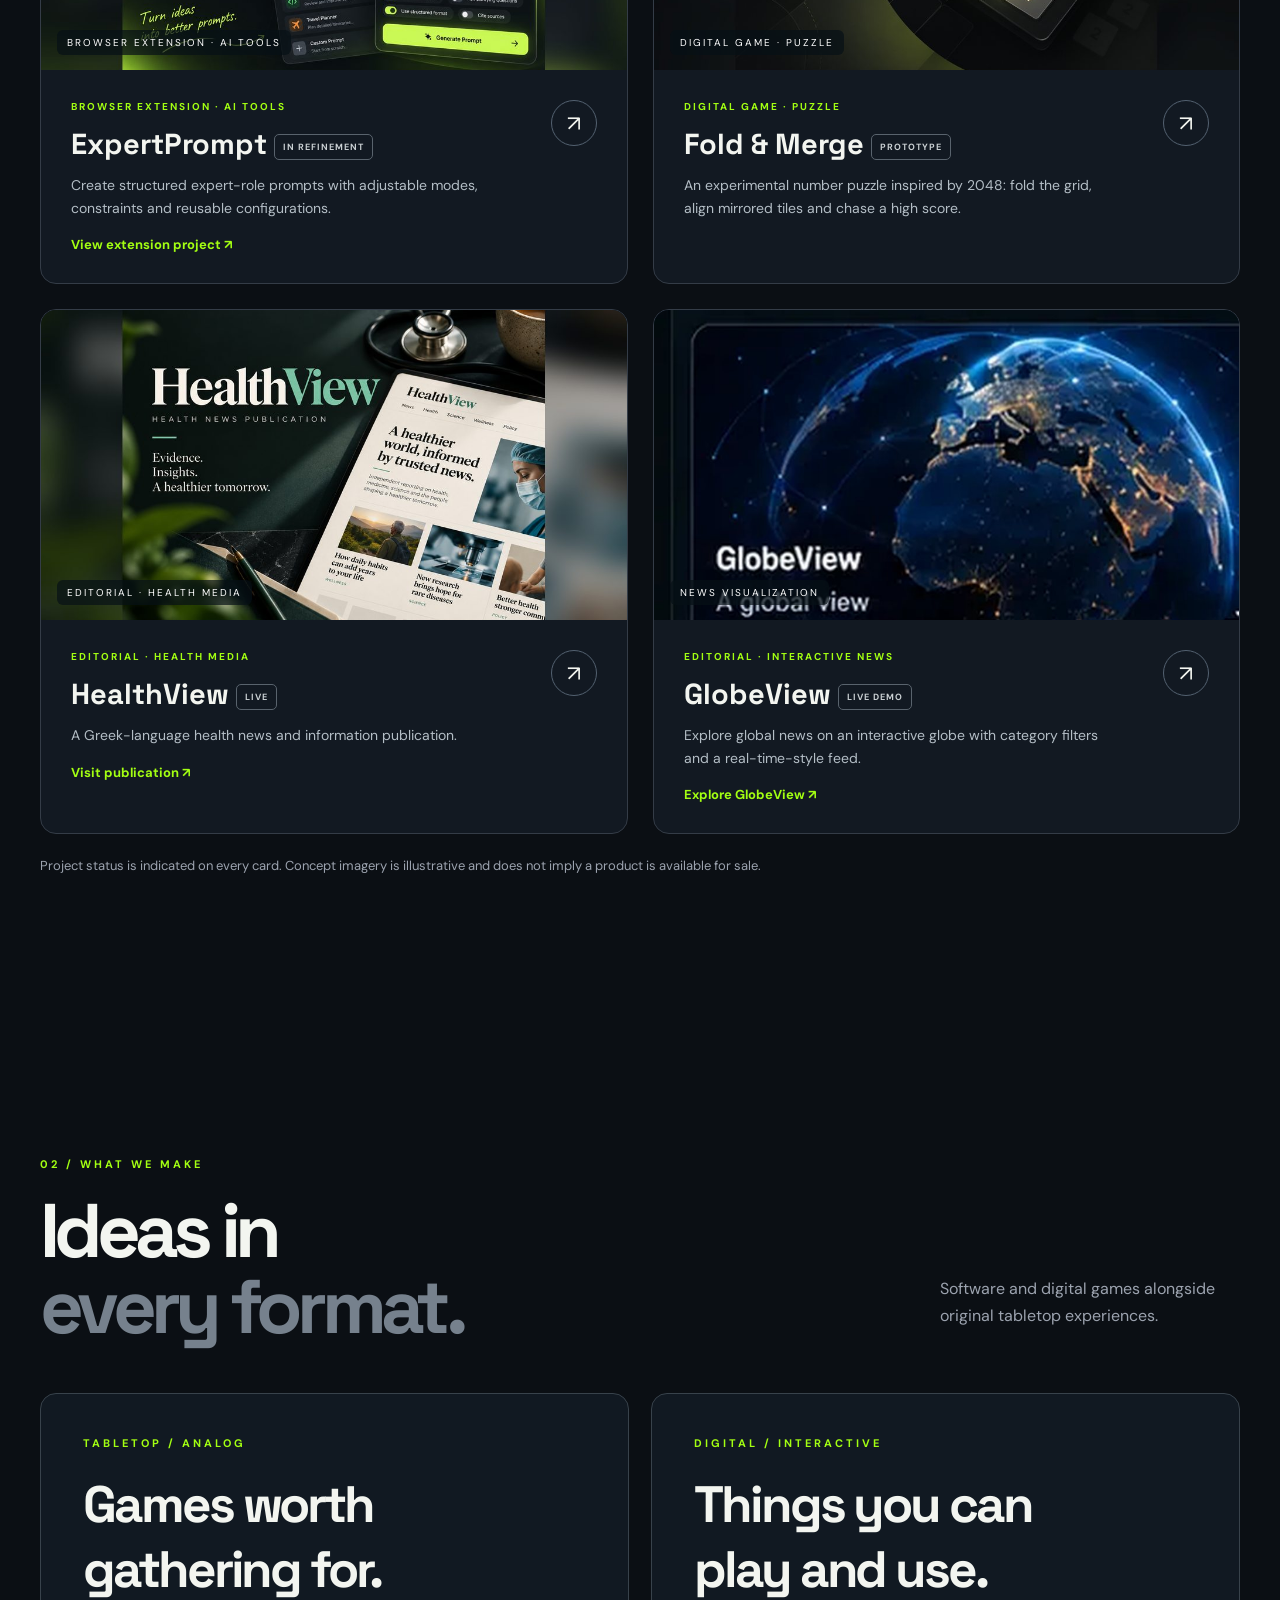
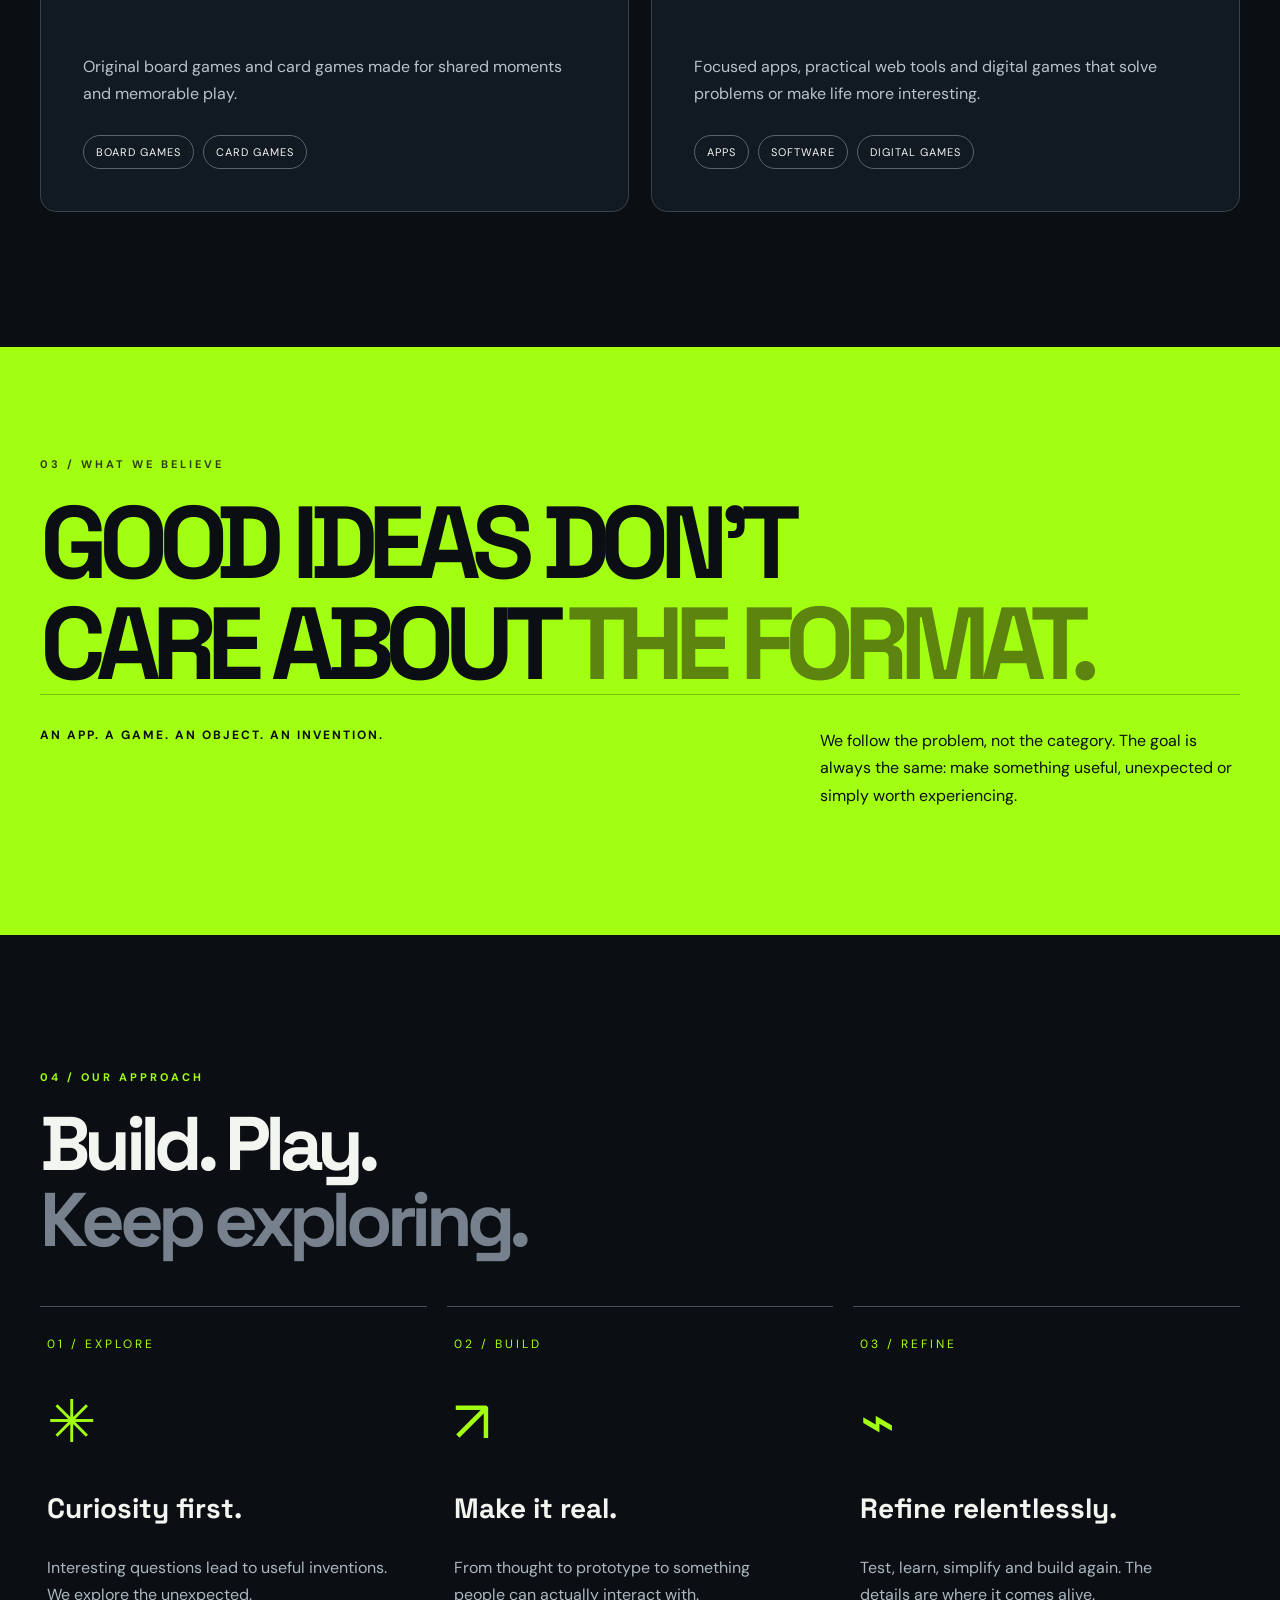
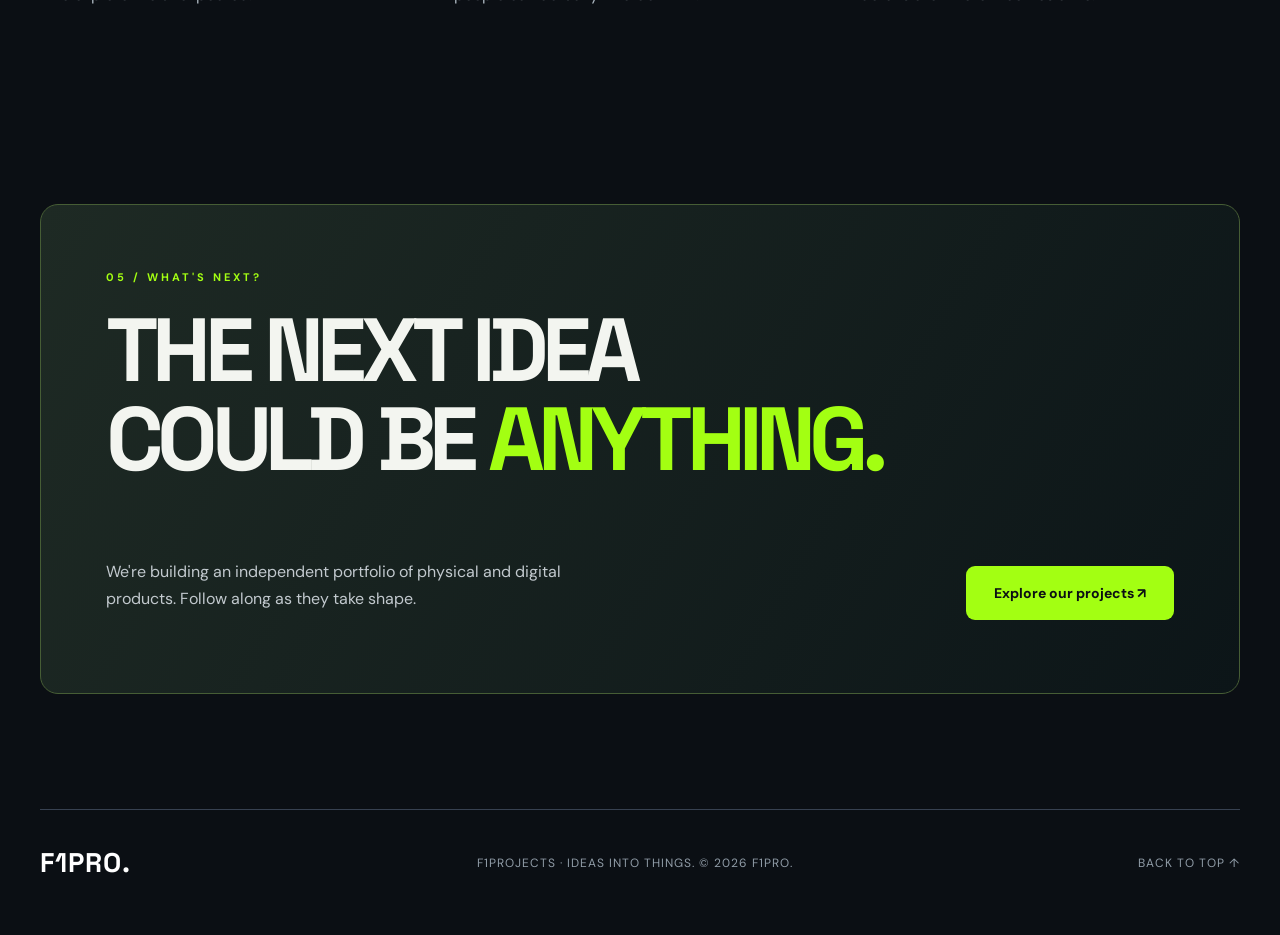
==== commit e34090fc: "Replace text-only portfolio art with real illustrated project artwork" ====
--- a/index.html
+++ b/index.html
@@ -25,15 +25,15 @@
 <main id="top">
 <section class="hero shell"><div class="hero-art" aria-hidden="true"><img src="assets/brandmark.svg" alt="" style="width:80%;height:80%;object-fit:contain;filter:drop-shadow(0 0 30px #a3ff1233)"></div><div class="eyebrow">F1PROJECTS / AN INDEPENDENT CREATIVE STUDIO</div><h1>IDEAS<br>INTO <em>THINGS.</em></h1><p class="hero-sub">We imagine, design and build things worth <strong>using, playing and experiencing.</strong> From software to physical objects — if the idea is good, the medium is open.</p><div class="actions"><a class="btn btn-lime" href="#work">Explore our projects ↗</a><a class="btn btn-outline" href="#studio">Meet the studio ↓</a></div><div class="hero-bottom"><span>PROJECTS / PRODUCTS / POSSIBILITIES</span><span>SCROLL TO EXPLORE ↓</span></div></section>
 <div class="ticker"><div><span>TABLETOP GAMES</span><b>✳</b><span>SOFTWARE & APPS</span><b>✳</b><span>BOARD GAMES</span><b>✳</b><span>CARD GAMES</span><b>✳</b><span>VIDEO GAMES</span><b>✳</b><span>DESIGN EXPERIMENTS</span></div></div>
-<section class="section shell" id="work"><div class="section-heading"><div><div class="kicker">01 / SELECTED WORK</div><h2>Our work.<br><span>Across mediums.</span></h2></div><p>Software, tabletop games, physical products and experiments — a growing portfolio of ideas in different forms.</p></div><div class="filters" role="group" aria-label="Filter projects"><button class="filter active" data-filter="all" aria-pressed="true">All projects</button><button class="filter" data-filter="digital" aria-pressed="false">Apps & Tools</button><button class="filter" data-filter="digital-games" aria-pressed="false">Digital Games</button><button class="filter" data-filter="tabletop" aria-pressed="false">Tabletop Games</button><button class="filter" data-filter="editorial" aria-pressed="false">Editorial</button></div><div class="project-grid"><article class="project" data-category="digital-games"><div class="art runecast-art"><img class="fitted-art" src="assets/fitted-runecast.svg" alt="runecast showcase art" loading="lazy"><span class="art-tag">DIGITAL GAME · WORD ROGUELIKE</span></div><div class="project-info"><div><div class="kind">DIGITAL GAME · WORD ROGUELIKE</div><h3>Runecast <span class="status">STEAM WISHLIST</span></h3><p>A roguelike deckbuilder where letter-runes become spells. Play in your browser and wishlist the Steam release.</p><div class="card-links"><a class="product-link" href="https://runecast.gg" target="_blank" rel="noopener noreferrer">Play online ↗</a> <a class="product-link secondary-link" href="https://store.steampowered.com/app/5296090/" target="_blank" rel="noopener noreferrer">Wishlist on Steam ↗</a></div></div><a class="arrow" href="https://runecast.gg" target="_blank" rel="noopener noreferrer" aria-label="Open Runecast">↗</a></div></article>
-<article class="project" data-category="digital"><div class="art maproute-art"><img class="fitted-art" src="assets/fitted-maproute.svg" alt="maproute showcase art" loading="lazy"><span class="art-tag">WEB TOOL · TRAVEL VIDEO</span></div><div class="project-info"><div><div class="kind">WEB TOOL · TRAVEL VIDEO</div><h3>MapRoute <span class="status">LIVE</span></h3><p>Create animated travel-route videos in your browser with custom map styles and export formats.</p><div class="card-links"><a class="product-link" href="https://maproute.app" target="_blank" rel="noopener noreferrer">Open MapRoute ↗</a></div></div><a class="arrow" href="https://maproute.app" target="_blank" rel="noopener noreferrer" aria-label="Open MapRoute">↗</a></div></article>
-<article class="project" data-category="digital"><div class="art alt-art"><img class="fitted-art" src="assets/fitted-alt.svg" alt="alt showcase art" loading="lazy"><span class="art-tag">MOBILE APP · FAMILY SAFETY</span></div><div class="project-info"><div><div class="kind">MOBILE APP · FAMILY SAFETY</div><h3>ΑΛΤ! <span class="status">IN DEVELOPMENT</span></h3><p>A Greek-first anti-scam app designed to help protect older family members from suspicious calls and messages.</p><div class="card-links"><a class="product-link" href="https://alt-web-sandy.vercel.app" target="_blank" rel="noopener noreferrer">Explore ΑΛΤ! ↗</a></div></div><a class="arrow" href="https://alt-web-sandy.vercel.app" target="_blank" rel="noopener noreferrer" aria-label="Open ΑΛΤ!">↗</a></div></article>
-<article class="project" data-category="tabletop"><div class="art gobblers-art"><img class="fitted-art" src="assets/fitted-garbagegobblers.svg" alt="garbagegobblers showcase art" loading="lazy"><span class="art-tag">TABLETOP · CARD GAME</span></div><div class="project-info"><div><div class="kind">TABLETOP · CARD GAME</div><h3>Garbage Gobblers <span class="status">CROWDFUNDED</span></h3><p>Assemble a gang of street critters, raid trash cans and out-scavenge your rivals in this lively card game.</p><div class="card-links"><a class="product-link" href="https://boardgamegeek.com/boardgame/440080/garbage-gobblers" target="_blank" rel="noopener noreferrer">BoardGameGeek ↗</a></div></div><a class="arrow" href="https://boardgamegeek.com/boardgame/440080/garbage-gobblers" target="_blank" rel="noopener noreferrer" aria-label="Open Garbage Gobblers">↗</a></div></article>
-<article class="project" data-category="tabletop"><div class="art ritual-art"><img class="fitted-art" src="assets/fitted-bloodmoon.svg" alt="bloodmoon showcase art" loading="lazy"><span class="art-tag">TABLETOP · SOCIAL DEDUCTION</span></div><div class="project-info"><div><div class="kind">TABLETOP · SOCIAL DEDUCTION</div><h3>The Ritual of the Blood Moon <span class="status">IN DEVELOPMENT</span></h3><p>A dark social game of suspicion, shifting allegiance and secret rites in the village of Vesper Hollow. Design evolving.</p><div class="card-links"></div></div><span class="arrow" aria-hidden="true">↗</span></div></article>
-<article class="project" data-category="digital"><div class="art folderpilot-art"><img class="fitted-art" src="assets/fitted-folderpilot.svg" alt="folderpilot showcase art" loading="lazy"><span class="art-tag">SOFTWARE · PRODUCTIVITY</span></div><div class="project-info"><div><div class="kind">SOFTWARE · PRODUCTIVITY</div><h3>FolderPilot <span class="status">PROTOTYPE</span></h3><p>A local-first workspace organizer for finding, sorting and cleaning files, with an optional AI helper.</p><div class="card-links"><a class="product-link" href="https://perdido101.github.io/folderpilot/" target="_blank" rel="noopener noreferrer">Try FolderPilot ↗</a> <a class="product-link secondary-link" href="https://github.com/perdido101/folderpilot" target="_blank" rel="noopener noreferrer">Source code ↗</a></div></div><a class="arrow" href="https://perdido101.github.io/folderpilot/" target="_blank" rel="noopener noreferrer" aria-label="Open FolderPilot">↗</a></div></article>
-<article class="project" data-category="digital"><div class="art expert-art"><img class="fitted-art" src="assets/fitted-expertprompt.svg" alt="expertprompt showcase art" loading="lazy"><span class="art-tag">BROWSER EXTENSION · AI TOOLS</span></div><div class="project-info"><div><div class="kind">BROWSER EXTENSION · AI TOOLS</div><h3>ExpertPrompt <span class="status">IN REFINEMENT</span></h3><p>Create structured expert-role prompts with adjustable modes, constraints and reusable configurations.</p><div class="card-links"><a class="product-link" href="https://github.com/perdido101/expertpromptexte" target="_blank" rel="noopener noreferrer">View extension project ↗</a></div></div><a class="arrow" href="https://github.com/perdido101/expertpromptexte" target="_blank" rel="noopener noreferrer" aria-label="Open ExpertPrompt">↗</a></div></article>
-<article class="project" data-category="digital-games"><div class="art fold-art"><img class="fitted-art" src="assets/fitted-foldmerge.svg" alt="foldmerge showcase art" loading="lazy"><span class="art-tag">DIGITAL GAME · PUZZLE</span></div><div class="project-info"><div><div class="kind">DIGITAL GAME · PUZZLE</div><h3>Fold &amp; Merge <span class="status">PROTOTYPE</span></h3><p>An experimental number puzzle inspired by 2048: fold the grid, align mirrored tiles and chase a high score.</p><div class="card-links"></div></div><span class="arrow" aria-hidden="true">↗</span></div></article>
-<article class="project" data-category="editorial"><div class="art health-art"><img class="fitted-art" src="assets/fitted-healthview.svg" alt="healthview showcase art" loading="lazy"><span class="art-tag">EDITORIAL · HEALTH MEDIA</span></div><div class="project-info"><div><div class="kind">EDITORIAL · HEALTH MEDIA</div><h3>HealthView <span class="status">LIVE</span></h3><p>A Greek-language health news and information publication.</p><div class="card-links"><a class="product-link" href="https://www.healthview.gr/" target="_blank" rel="noopener noreferrer">Visit publication ↗</a></div></div><a class="arrow" href="https://www.healthview.gr/" target="_blank" rel="noopener noreferrer" aria-label="Open HealthView">↗</a></div></article><article class="project" data-category="editorial"><div class="art" style="background:radial-gradient(circle at 50% 50%,#1b4766,#0b1726 72%)"><img class="fitted-art" src="assets/fitted-globeview.svg" alt="GlobeView showcase art" loading="lazy"><span class="art-tag">NEWS VISUALIZATION</span></div><div class="project-info"><div><div class="kind">EDITORIAL · INTERACTIVE NEWS</div><h3>GlobeView <span class="status">LIVE DEMO</span></h3><p>Explore global news on an interactive globe with category filters and a real-time-style feed.</p><div class="card-links"><a class="product-link" href="https://perdido101.github.io/globnew/" target="_blank" rel="noopener noreferrer">Explore GlobeView ↗</a></div></div><a class="arrow" href="https://perdido101.github.io/globnew/" target="_blank" rel="noopener noreferrer" aria-label="Explore GlobeView">↗</a></div></article></div><p class="note">Project status is indicated on every card. Concept imagery is illustrative and does not imply a product is available for sale.</p></section>
+<section class="section shell" id="work"><div class="section-heading"><div><div class="kicker">01 / SELECTED WORK</div><h2>Our work.<br><span>Across mediums.</span></h2></div><p>Software, tabletop games, physical products and experiments — a growing portfolio of ideas in different forms.</p></div><div class="filters" role="group" aria-label="Filter projects"><button class="filter active" data-filter="all" aria-pressed="true">All projects</button><button class="filter" data-filter="digital" aria-pressed="false">Apps & Tools</button><button class="filter" data-filter="digital-games" aria-pressed="false">Digital Games</button><button class="filter" data-filter="tabletop" aria-pressed="false">Tabletop Games</button><button class="filter" data-filter="editorial" aria-pressed="false">Editorial</button></div><div class="project-grid"><article class="project" data-category="digital-games"><div class="art runecast-art"><img class="fitted-art" src="assets/real-runecast.svg" alt="runecast showcase art" loading="lazy"><span class="art-tag">DIGITAL GAME · WORD ROGUELIKE</span></div><div class="project-info"><div><div class="kind">DIGITAL GAME · WORD ROGUELIKE</div><h3>Runecast <span class="status">STEAM WISHLIST</span></h3><p>A roguelike deckbuilder where letter-runes become spells. Play in your browser and wishlist the Steam release.</p><div class="card-links"><a class="product-link" href="https://runecast.gg" target="_blank" rel="noopener noreferrer">Play online ↗</a> <a class="product-link secondary-link" href="https://store.steampowered.com/app/5296090/" target="_blank" rel="noopener noreferrer">Wishlist on Steam ↗</a></div></div><a class="arrow" href="https://runecast.gg" target="_blank" rel="noopener noreferrer" aria-label="Open Runecast">↗</a></div></article>
+<article class="project" data-category="digital"><div class="art maproute-art"><img class="fitted-art" src="assets/real-maproute.svg" alt="maproute showcase art" loading="lazy"><span class="art-tag">WEB TOOL · TRAVEL VIDEO</span></div><div class="project-info"><div><div class="kind">WEB TOOL · TRAVEL VIDEO</div><h3>MapRoute <span class="status">LIVE</span></h3><p>Create animated travel-route videos in your browser with custom map styles and export formats.</p><div class="card-links"><a class="product-link" href="https://maproute.app" target="_blank" rel="noopener noreferrer">Open MapRoute ↗</a></div></div><a class="arrow" href="https://maproute.app" target="_blank" rel="noopener noreferrer" aria-label="Open MapRoute">↗</a></div></article>
+<article class="project" data-category="digital"><div class="art alt-art"><img class="fitted-art" src="assets/real-alt.svg" alt="alt showcase art" loading="lazy"><span class="art-tag">MOBILE APP · FAMILY SAFETY</span></div><div class="project-info"><div><div class="kind">MOBILE APP · FAMILY SAFETY</div><h3>ΑΛΤ! <span class="status">IN DEVELOPMENT</span></h3><p>A Greek-first anti-scam app designed to help protect older family members from suspicious calls and messages.</p><div class="card-links"><a class="product-link" href="https://alt-web-sandy.vercel.app" target="_blank" rel="noopener noreferrer">Explore ΑΛΤ! ↗</a></div></div><a class="arrow" href="https://alt-web-sandy.vercel.app" target="_blank" rel="noopener noreferrer" aria-label="Open ΑΛΤ!">↗</a></div></article>
+<article class="project" data-category="tabletop"><div class="art gobblers-art"><img class="fitted-art" src="assets/real-garbagegobblers.svg" alt="garbagegobblers showcase art" loading="lazy"><span class="art-tag">TABLETOP · CARD GAME</span></div><div class="project-info"><div><div class="kind">TABLETOP · CARD GAME</div><h3>Garbage Gobblers <span class="status">CROWDFUNDED</span></h3><p>Assemble a gang of street critters, raid trash cans and out-scavenge your rivals in this lively card game.</p><div class="card-links"><a class="product-link" href="https://boardgamegeek.com/boardgame/440080/garbage-gobblers" target="_blank" rel="noopener noreferrer">BoardGameGeek ↗</a></div></div><a class="arrow" href="https://boardgamegeek.com/boardgame/440080/garbage-gobblers" target="_blank" rel="noopener noreferrer" aria-label="Open Garbage Gobblers">↗</a></div></article>
+<article class="project" data-category="tabletop"><div class="art ritual-art"><img class="fitted-art" src="assets/real-bloodmoon.svg" alt="bloodmoon showcase art" loading="lazy"><span class="art-tag">TABLETOP · SOCIAL DEDUCTION</span></div><div class="project-info"><div><div class="kind">TABLETOP · SOCIAL DEDUCTION</div><h3>The Ritual of the Blood Moon <span class="status">IN DEVELOPMENT</span></h3><p>A dark social game of suspicion, shifting allegiance and secret rites in the village of Vesper Hollow. Design evolving.</p><div class="card-links"></div></div><span class="arrow" aria-hidden="true">↗</span></div></article>
+<article class="project" data-category="digital"><div class="art folderpilot-art"><img class="fitted-art" src="assets/real-folderpilot.svg" alt="folderpilot showcase art" loading="lazy"><span class="art-tag">SOFTWARE · PRODUCTIVITY</span></div><div class="project-info"><div><div class="kind">SOFTWARE · PRODUCTIVITY</div><h3>FolderPilot <span class="status">PROTOTYPE</span></h3><p>A local-first workspace organizer for finding, sorting and cleaning files, with an optional AI helper.</p><div class="card-links"><a class="product-link" href="https://perdido101.github.io/folderpilot/" target="_blank" rel="noopener noreferrer">Try FolderPilot ↗</a> <a class="product-link secondary-link" href="https://github.com/perdido101/folderpilot" target="_blank" rel="noopener noreferrer">Source code ↗</a></div></div><a class="arrow" href="https://perdido101.github.io/folderpilot/" target="_blank" rel="noopener noreferrer" aria-label="Open FolderPilot">↗</a></div></article>
+<article class="project" data-category="digital"><div class="art expert-art"><img class="fitted-art" src="assets/real-expertprompt.svg" alt="expertprompt showcase art" loading="lazy"><span class="art-tag">BROWSER EXTENSION · AI TOOLS</span></div><div class="project-info"><div><div class="kind">BROWSER EXTENSION · AI TOOLS</div><h3>ExpertPrompt <span class="status">IN REFINEMENT</span></h3><p>Create structured expert-role prompts with adjustable modes, constraints and reusable configurations.</p><div class="card-links"><a class="product-link" href="https://github.com/perdido101/expertpromptexte" target="_blank" rel="noopener noreferrer">View extension project ↗</a></div></div><a class="arrow" href="https://github.com/perdido101/expertpromptexte" target="_blank" rel="noopener noreferrer" aria-label="Open ExpertPrompt">↗</a></div></article>
+<article class="project" data-category="digital-games"><div class="art fold-art"><img class="fitted-art" src="assets/real-foldmerge.svg" alt="foldmerge showcase art" loading="lazy"><span class="art-tag">DIGITAL GAME · PUZZLE</span></div><div class="project-info"><div><div class="kind">DIGITAL GAME · PUZZLE</div><h3>Fold &amp; Merge <span class="status">PROTOTYPE</span></h3><p>An experimental number puzzle inspired by 2048: fold the grid, align mirrored tiles and chase a high score.</p><div class="card-links"></div></div><span class="arrow" aria-hidden="true">↗</span></div></article>
+<article class="project" data-category="editorial"><div class="art health-art"><img class="fitted-art" src="assets/real-healthview.svg" alt="healthview showcase art" loading="lazy"><span class="art-tag">EDITORIAL · HEALTH MEDIA</span></div><div class="project-info"><div><div class="kind">EDITORIAL · HEALTH MEDIA</div><h3>HealthView <span class="status">LIVE</span></h3><p>A Greek-language health news and information publication.</p><div class="card-links"><a class="product-link" href="https://www.healthview.gr/" target="_blank" rel="noopener noreferrer">Visit publication ↗</a></div></div><a class="arrow" href="https://www.healthview.gr/" target="_blank" rel="noopener noreferrer" aria-label="Open HealthView">↗</a></div></article><article class="project" data-category="editorial"><div class="art" style="background:radial-gradient(circle at 50% 50%,#1b4766,#0b1726 72%)"><img class="fitted-art" src="assets/real-globeview.svg" alt="GlobeView showcase art" loading="lazy"><span class="art-tag">NEWS VISUALIZATION</span></div><div class="project-info"><div><div class="kind">EDITORIAL · INTERACTIVE NEWS</div><h3>GlobeView <span class="status">LIVE DEMO</span></h3><p>Explore global news on an interactive globe with category filters and a real-time-style feed.</p><div class="card-links"><a class="product-link" href="https://perdido101.github.io/globnew/" target="_blank" rel="noopener noreferrer">Explore GlobeView ↗</a></div></div><a class="arrow" href="https://perdido101.github.io/globnew/" target="_blank" rel="noopener noreferrer" aria-label="Explore GlobeView">↗</a></div></article></div><p class="note">Project status is indicated on every card. Concept imagery is illustrative and does not imply a product is available for sale.</p></section>
 <section class="section shell" id="disciplines"><div class="section-heading"><div><div class="kicker">02 / WHAT WE MAKE</div><h2>Ideas in<br><span>every format.</span></h2></div><p>Software and digital games alongside original tabletop experiences.</p></div><div class="studio-grid"><div class="studio-panel"><div class="kicker">TABLETOP / ANALOG</div><h3>Games worth<br>gathering for.</h3><p>Original board games and card games made for shared moments and memorable play.</p><div class="media-pills"><span>BOARD GAMES</span><span>CARD GAMES</span></div></div><div class="studio-panel"><div class="kicker">DIGITAL / INTERACTIVE</div><h3>Things you can<br>play and use.</h3><p>Focused apps, practical web tools and digital games that solve problems or make life more interesting.</p><div class="media-pills"><span>APPS</span><span>SOFTWARE</span><span>DIGITAL GAMES</span></div></div></div></section><section class="manifesto" id="studio"><div class="shell"><div class="kicker">03 / WHAT WE BELIEVE</div><div class="big">GOOD IDEAS DON'T<br>CARE ABOUT <span>THE FORMAT.</span></div><div class="manifesto-bottom"><b>AN APP. A GAME. AN OBJECT. AN INVENTION.</b><p>We follow the problem, not the category. The goal is always the same: make something useful, unexpected or simply worth experiencing.</p></div></div></section>
 <section class="section shell" id="approach"><div class="section-heading"><div><div class="kicker">04 / OUR APPROACH</div><h2>Build. Play.<br><span>Keep exploring.</span></h2></div></div><div class="principles"><div class="principle"><span class="number">01 / EXPLORE</span><div class="symbol">✳</div><h3>Curiosity first.</h3><p>Interesting questions lead to useful inventions. We explore the unexpected.</p></div><div class="principle"><span class="number">02 / BUILD</span><div class="symbol">↗</div><h3>Make it real.</h3><p>From thought to prototype to something people can actually interact with.</p></div><div class="principle"><span class="number">03 / REFINE</span><div class="symbol">⌁</div><h3>Refine relentlessly.</h3><p>Test, learn, simplify and build again. The details are where it comes alive.</p></div></div></section>
 <section class="contact shell" id="contact"><div class="contact-box"><div class="kicker">05 / WHAT'S NEXT?</div><h2>THE NEXT IDEA<br>COULD BE <span>ANYTHING.</span></h2><div class="contact-row"><p>We're building an independent portfolio of physical and digital products. Follow along as they take shape.</p><a class="btn btn-lime" href="#work">Explore our projects ↗</a></div></div></section>
